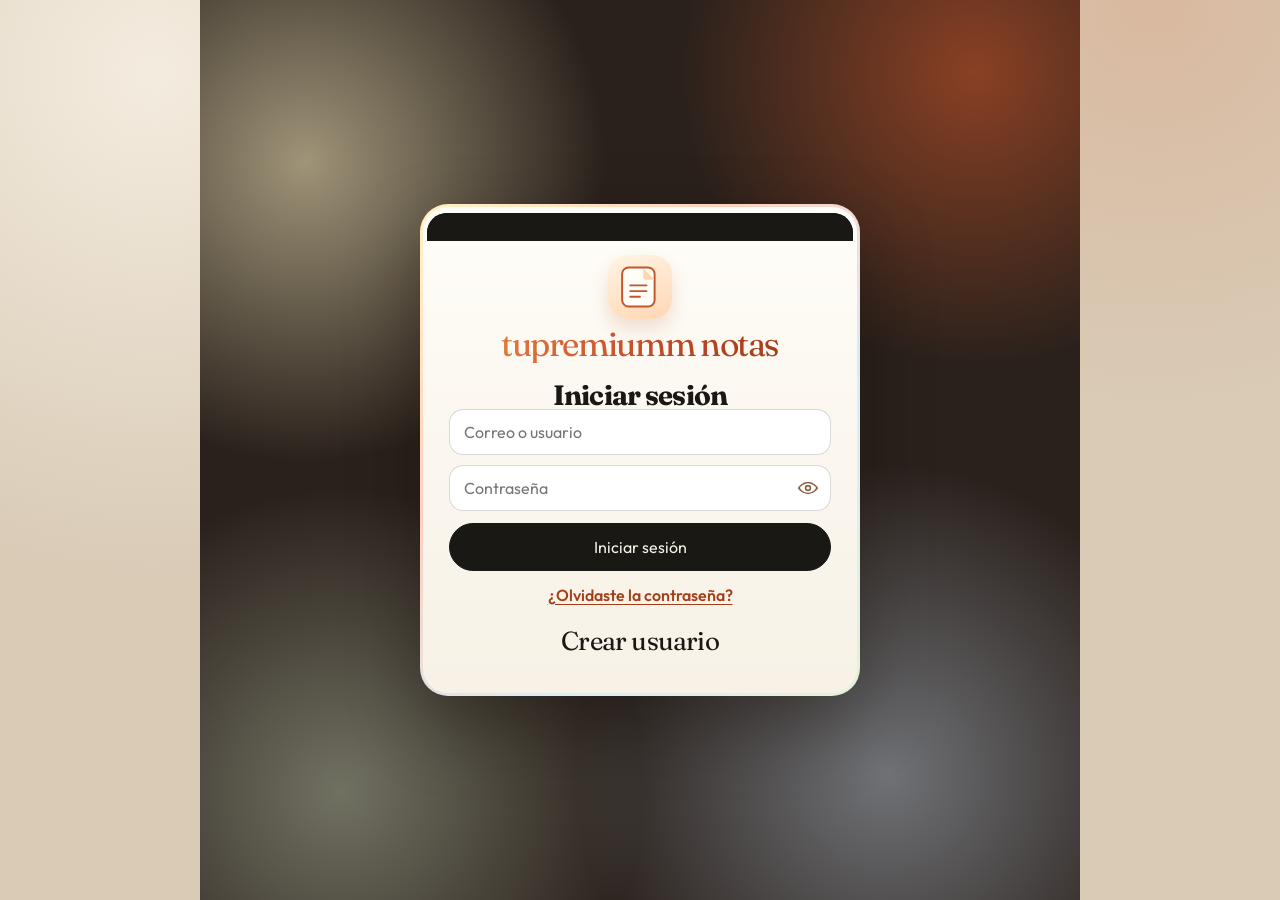
==== index.html @ 9994e6d6 "1" ====
<!DOCTYPE html>
<html lang="es">
<head>
  <meta charset="UTF-8">
  <meta name="viewport" content="width=device-width, initial-scale=1">
  <title>Bloc</title>
  <meta name="description" content="Notas con avisos. Selecciona una palabra y elige en el calendario cuándo debe sonar.">
  <meta name="theme-color" content="#1a1814">
  <link rel="icon" href="data:image/svg+xml,<svg xmlns='http://www.w3.org/2000/svg' viewBox='0 0 100 100'><rect fill='%231a1814' width='100' height='100' rx='20'/><text y='.72em' x='50' text-anchor='middle' fill='%23f7f1e6' font-size='64' font-family='Georgia'>B</text></svg>">
  <link rel="preconnect" href="https://fonts.googleapis.com">
  <link rel="preconnect" href="https://fonts.gstatic.com" crossorigin>
  <link href="https://fonts.googleapis.com/css2?family=Fraunces:opsz,wght@9..144,500;9..144,620&family=Outfit:wght@380;500;640&display=swap" rel="stylesheet">
  <link rel="stylesheet" href="css/styles.css?v=187">
  <script>
    try { if (!localStorage.getItem("bloc-cuenta")) document.documentElement.classList.add("locked-out"); } catch (e) {}
  </script>
</head>
<body>
  <div class="desk">
    <header class="top">
      <div class="brand-row">
        <button type="button" id="btn-app-menu" class="icon-tool icon-menu" aria-label="Menú" aria-haspopup="menu" aria-expanded="false">
          <svg viewBox="0 0 24 24" width="22" height="22" aria-hidden="true">
            <path fill="none" stroke="#fff" stroke-width="1.8" stroke-linecap="round" d="M5 7.2h14M5 12h14M5 16.8h14"/>
          </svg>
        </button>
        <div id="account-bar" class="account-bar">
          <h2>Cuenta</h2>
          <p id="account-who"></p>
        </div>
      </div>
      <div class="search-row">
        <label class="search-wrap">
          <span class="sr">Buscar</span>
          <input id="search" type="search" placeholder="Buscar" autocomplete="off" name="search">
          <button type="button" class="search-clear" hidden aria-label="Borrar búsqueda">✕</button>
        </label>
      </div>
      <div class="top-tools">
        <button type="button" id="btn-add-template" class="plantilla-tool">+plantilla</button>
        <button type="button" id="btn-empty-trash-top" class="icon-tool icon-trash" hidden aria-label="Vaciar eliminados">
          <svg viewBox="0 0 24 24" width="18" height="18" aria-hidden="true">
            <path fill="none" stroke="#fff" stroke-width="1.7" stroke-linecap="round" d="M5 7.4h14"/>
            <path fill="none" stroke="#fff" stroke-width="1.7" stroke-linejoin="round" d="M9.2 7.2V5.4h5.6v1.8"/>
            <path fill="none" stroke="#fff" stroke-width="1.7" stroke-linejoin="round" d="M7.4 7.4 8.3 19h7.4l.9-11.6"/>
          </svg>
        </button>
        <button type="button" id="btn-back-home" class="icon-tool icon-menu" aria-label="Volver">
          <svg viewBox="0 0 24 24" width="22" height="22" aria-hidden="true">
            <path fill="none" stroke="#fff" stroke-width="1.8" stroke-linecap="round" stroke-linejoin="round" d="M14.5 6.5 8.8 12l5.7 5.5"/>
          </svg>
        </button>
        <div class="notify-wrap">
          <button type="button" id="btn-notify" class="icon-tool icon-notify" aria-expanded="false" aria-label="Notificaciones">
            <svg viewBox="0 0 24 24" width="22" height="22" aria-hidden="true">
              <path fill="#fff" d="M12 3.6a1 1 0 0 1 1 .9v.6a5.2 5.2 0 0 1 4.2 5.1v2.8l1.2 1.8H5.6l1.2-1.8V10.2A5.2 5.2 0 0 1 11 5.1v-.6a1 1 0 0 1 1-.9z"/>
              <path fill="none" stroke="#fff" stroke-width="1.7" stroke-linecap="round" d="M9.7 18.2a2.3 2.3 0 0 0 4.6 0"/>
            </svg>
          </button>
          <div id="notify-panel" class="notify-panel" hidden>
            <h3>Notificaciones</h3>
            <p class="notify-label">Van a pasar</p>
            <ul id="notify-upcoming"></ul>
            <p class="notify-label">Recientes</p>
            <ul id="notify-recent"></ul>
          </div>
        </div>
      </div>
    </header>

    <main class="book">
    <div id="plan-gate" class="plan-gate" hidden>
      <div class="plan-card">
        <h2>Bloc</h2>
        <p>Notas con avisos, gastos por categoría, cuentas, plantillas, copias y contraseña maestra.</p>
        <button type="button" id="plan-go-pay" class="solid">Ver planes</button>
      </div>
    </div>
      <div class="list-col">
        <div id="template-bar" class="template-bar">
          <div id="template-chips" class="template-titles"></div>
          <button type="button" id="template-more" hidden aria-label="Más plantillas" aria-expanded="false">▾</button>
          <div id="template-all" class="template-all" hidden></div>
        </div>
        <section class="page list-page" aria-label="Listado de notas">
          <div id="trash-actions" class="trash-actions" hidden>
            <button type="button" id="btn-empty-trash" class="ghost tiny">Vaciar eliminados</button>
          </div>
          <ul id="file-list" class="file-list"></ul>
        </section>
      </div>

      <section class="page editor-page" aria-label="Nota abierta">
        <div id="editor-locked" class="editor-empty" hidden>
          <p>Esta nota está protegida.</p>
          <p>Hace falta la contraseña maestra para abrirla.</p>
        </div>
        <div id="editor-empty" class="editor-empty">
          <p>El + crea una nota y la abre en la lista.</p>
          <p>Dentro, selecciona una palabra o una frase para programar cuándo sale el aviso.</p>
        </div>
        <div id="editor" hidden>
          <div class="editor-top">
            <div id="file-title" class="file-title is-empty" contenteditable="true" role="textbox" aria-label="Título" data-placeholder="Título"></div>
          </div>
          <div class="paper">
            <div id="body" class="body is-empty" contenteditable="true" role="textbox" aria-label="Texto de la nota" data-placeholder="Escribe aquí. Selecciona palabras para convertirlas en aviso."></div>
            <div id="line-arrows" class="line-arrows"></div>
            <aside id="spend-rail" class="spend-rail" aria-label="Gastos">
              <label class="spend-names">
                <input id="spend-show-names" type="checkbox" name="spend-show-names">
                Nombres
              </label>
              <div id="spend-icons"></div>
            </aside>
          </div>
          <p id="math-total" class="math-total" hidden></p>
          <p id="status" class="status" role="status"></p>
          <div id="note-alarms-block">
            <h3>Avisos de esta nota</h3>
            <ul id="file-alarms" class="file-alarms"></ul>
          </div>
        </div>
      </section>
    </main>
  </div>

  <div id="focus-view" class="focus-view" hidden>
    <div class="focus-sheet">
    <div id="focus-title-slot" class="focus-title-slot"></div>
    <div class="focus-bar">
      <button type="button" id="focus-back" class="icon-tool" aria-label="Volver">←</button>
      <label class="search-wrap">
        <span class="sr">Buscar en la nota</span>
        <input id="focus-search" type="search" placeholder="Buscar en la nota" autocomplete="off" name="focus-search">
        <button type="button" class="search-clear" hidden aria-label="Borrar búsqueda">✕</button>
      </label>
      <div class="focus-history">
        <button type="button" id="focus-undo" class="icon-tool" aria-label="Deshacer" disabled>
          <svg viewBox="0 0 24 24" width="22" height="22" aria-hidden="true"><path fill="none" stroke="currentColor" stroke-width="1.8" stroke-linecap="round" stroke-linejoin="round" d="M8.2 8.2H5.2V5.2"/><path fill="none" stroke="currentColor" stroke-width="1.8" stroke-linecap="round" d="M5.6 8.4a7.2 7.2 0 1 1-.4 6.2"/></svg>
        </button>
        <button type="button" id="focus-redo" class="icon-tool" aria-label="Rehacer" disabled>
          <svg viewBox="0 0 24 24" width="22" height="22" aria-hidden="true"><path fill="none" stroke="currentColor" stroke-width="1.8" stroke-linecap="round" stroke-linejoin="round" d="M15.8 8.2h3v-3"/><path fill="none" stroke="currentColor" stroke-width="1.8" stroke-linecap="round" d="M18.4 8.4a7.2 7.2 0 1 0 .4 6.2"/></svg>
        </button>
      </div>
    </div>
    <div id="focus-slot" class="focus-slot"></div>
    </div>
  </div>

  <div id="line-cat-modal" class="modal" hidden>
    <div class="modal-card paper-card spend-card" role="dialog" aria-modal="true" aria-labelledby="line-cat-heading">
      <div class="modal-head look-head">
        <h2 id="line-cat-heading">Categoría</h2>
        <button type="button" id="line-cat-close" class="icon-btn" aria-label="Cerrar">✕</button>
      </div>
      <div id="line-cat-grid" class="line-cat-grid"></div>
      <div class="line-cat-foot">
        <button type="button" id="line-cat-custom">Personalizado</button>
        <button type="button" id="line-cat-reset">Restaurar categorías</button>
      </div>
      <div class="line-cat-view">
        <label><input id="cat-show-icon" type="checkbox" name="cat-show-icon" checked> Mostrar icono</label>
        <label><input id="cat-show-name" type="checkbox" name="cat-show-name"> Mostrar nombre</label>
      </div>
      <div class="line-cat-view">
        <label><input id="cat-split-totals" type="checkbox" name="cat-split-totals"> Separar sumatorias por totales</label>
      </div>
    </div>
  </div>

  <div id="line-cat-menu" class="note-menu" hidden role="menu">
    <button type="button" data-cat-action="icon">Cambiar icono</button>
    <button type="button" data-cat-action="name">Cambiar nombre</button>
    <button type="button" data-cat-action="order">Cambiar posición</button>
  </div>

  <div id="line-icon-modal" class="modal" hidden>
    <div class="modal-card paper-card spend-card" role="dialog" aria-modal="true" aria-labelledby="line-icon-heading">
      <div class="modal-head look-head">
        <h2 id="line-icon-heading">Cambiar icono</h2>
        <button type="button" id="line-icon-close" class="icon-btn" aria-label="Cerrar">✕</button>
      </div>
      <div id="line-icon-grid" class="line-icon-grid"></div>
    </div>
  </div>

  <div id="line-name-modal" class="modal" hidden>
    <div class="modal-card paper-card spend-card" role="dialog" aria-modal="true" aria-labelledby="line-name-heading">
      <div class="modal-head look-head">
        <h2 id="line-name-heading">Cambiar nombre</h2>
        <button type="button" id="line-name-close" class="icon-btn" aria-label="Cerrar">✕</button>
      </div>
      <input id="line-name-text" type="text" name="line-name-text" aria-label="Nombre" autocomplete="off">
      <div class="modal-actions">
        <button type="button" id="line-name-save" class="solid">Guardar</button>
      </div>
    </div>
  </div>

  <div id="line-order-modal" class="modal" hidden>
    <div class="modal-card paper-card spend-card" role="dialog" aria-modal="true" aria-labelledby="line-order-heading">
      <div class="modal-head look-head">
        <h2 id="line-order-heading">Cambiar posición</h2>
        <button type="button" id="line-order-close" class="icon-btn" aria-label="Cerrar">✕</button>
      </div>
      <input id="line-order-number" type="number" min="1" step="1" name="line-order-number" aria-label="Posición">
      <div class="modal-actions">
        <button type="button" id="line-order-save" class="solid">Guardar</button>
      </div>
    </div>
  </div>

  <div id="spend-events-modal" class="modal" hidden>
    <div class="modal-card paper-card spend-card" role="dialog" aria-modal="true" aria-labelledby="spend-events-heading">
      <div class="modal-head look-head">
        <h2 id="spend-events-heading">Gastos</h2>
        <button type="button" id="spend-events-close" class="icon-btn" aria-label="Cerrar">✕</button>
      </div>
      <p id="spend-events-total" class="spend-total"></p>
      <ul id="spend-events-list" class="spend-events"></ul>
      <form id="spend-event-form" class="spend-form">
        <input id="spend-event-name" type="text" placeholder="Qué fue" autocomplete="off" required name="spend-event-name">
        <input id="spend-event-amount" type="text" inputmode="decimal" placeholder="Valor" required name="spend-event-amount">
        <button type="submit" class="solid">Agregar</button>
      </form>
    </div>
  </div>

  <div id="spend-custom-modal" class="modal" hidden>
    <div class="modal-card paper-card spend-card" role="dialog" aria-modal="true" aria-labelledby="spend-custom-heading">
      <div class="modal-head look-head">
        <h2 id="spend-custom-heading">Personalizado</h2>
        <button type="button" id="spend-custom-close" class="icon-btn" aria-label="Cerrar">✕</button>
      </div>
      <input id="spend-custom-name" type="text" placeholder="Nombre" autocomplete="off" name="spend-custom-name">
      <div id="spend-custom-icons" class="spend-pick"></div>
      <div class="modal-actions">
        <button type="button" id="spend-custom-save" class="solid">Agregar</button>
      </div>
    </div>
  </div>

  <button type="button" id="add-note" class="add-note" aria-label="Nueva nota">+</button>
  <input type="file" id="import-file" accept="application/json" hidden name="import-file">
  <input type="file" id="backup-file" accept="application/json" hidden name="backup-file">

  <div id="app-menu" class="note-menu app-menu" hidden role="menu">
    <button type="button" data-menu="home" aria-label="Inicio">
      <span class="menu-ico icon-home">
        <svg viewBox="0 0 24 24" width="18" height="18" aria-hidden="true">
          <path fill="none" stroke="#fff" stroke-width="1.7" stroke-linejoin="round" d="M4.5 11.2 12 5l7.5 6.2"/>
          <path fill="none" stroke="#fff" stroke-width="1.7" stroke-linejoin="round" d="M7 10.6V19h10v-8.4"/>
        </svg>
      </span>
      <span>Inicio</span>
      <span class="info-ico" data-info="Vuelve al buscador, las plantillas y las notas." role="button" tabindex="0" aria-label="Qué hace Inicio"><svg viewBox="0 0 24 24" width="18" height="18" aria-hidden="true"><circle cx="12" cy="12" r="9" fill="none" stroke="currentColor" stroke-width="1.8"/><path fill="currentColor" d="M11 10.2h2V17h-2zM11 7h2v2.1h-2z"/></svg></span>
    </button>
    <button type="button" id="btn-theme" aria-pressed="false" aria-label="Tema">
      <span class="menu-ico icon-theme" id="theme-icon"></span>
      <span>Tema</span>
      <span class="info-ico" data-info="Cambia el fondo entre claro y oscuro." role="button" tabindex="0" aria-label="Qué hace Tema"><svg viewBox="0 0 24 24" width="18" height="18" aria-hidden="true"><circle cx="12" cy="12" r="9" fill="none" stroke="currentColor" stroke-width="1.8"/><path fill="currentColor" d="M11 10.2h2V17h-2zM11 7h2v2.1h-2z"/></svg></span>
    </button>
    <button type="button" id="toggle-archived" aria-pressed="false" aria-label="Archivados">
      <span class="menu-ico icon-archive">
        <svg viewBox="0 0 24 24" width="18" height="18" aria-hidden="true">
          <path fill="none" stroke="#fff" stroke-width="1.7" stroke-linejoin="round" d="M4.2 8h15.6L17.6 5H6.4L4.2 8z"/>
          <path fill="none" stroke="#fff" stroke-width="1.7" stroke-linejoin="round" d="M5.2 8h13.6v9.6a1.4 1.4 0 0 1-1.4 1.4H6.6a1.4 1.4 0 0 1-1.4-1.4V8z"/>
          <path fill="none" stroke="#fff" stroke-width="1.7" stroke-linecap="round" d="M9 12.2h6"/>
        </svg>
      </span>
      <span>Archivados</span>
      <span class="info-ico" data-info="Muestra las notas que archivaste." role="button" tabindex="0" aria-label="Qué hace Archivados"><svg viewBox="0 0 24 24" width="18" height="18" aria-hidden="true"><circle cx="12" cy="12" r="9" fill="none" stroke="currentColor" stroke-width="1.8"/><path fill="currentColor" d="M11 10.2h2V17h-2zM11 7h2v2.1h-2z"/></svg></span>
    </button>
    <button type="button" id="toggle-trash" aria-pressed="false" aria-label="Eliminados">
      <span class="menu-ico icon-trash">
        <svg viewBox="0 0 24 24" width="18" height="18" aria-hidden="true">
          <path fill="none" stroke="#fff" stroke-width="1.7" stroke-linecap="round" d="M5 7.4h14"/>
          <path fill="none" stroke="#fff" stroke-width="1.7" stroke-linejoin="round" d="M9.2 7.2V5.4h5.6v1.8"/>
          <path fill="none" stroke="#fff" stroke-width="1.7" stroke-linejoin="round" d="M7.4 7.4 8.3 19h7.4l.9-11.6"/>
          <path fill="none" stroke="#fff" stroke-width="1.5" stroke-linecap="round" d="M10.4 10.4v5.6M13.6 10.4v5.6"/>
        </svg>
      </span>
      <span>Eliminados</span>
      <span class="info-ico" data-info="Abre la papelera. Con clic derecho restauras una nota, todas las notas o las plantillas. Vaciar eliminados las borra." role="button" tabindex="0" aria-label="Qué hace Eliminados"><svg viewBox="0 0 24 24" width="18" height="18" aria-hidden="true"><circle cx="12" cy="12" r="9" fill="none" stroke="currentColor" stroke-width="1.8"/><path fill="currentColor" d="M11 10.2h2V17h-2zM11 7h2v2.1h-2z"/></svg></span>
    </button>
    <button type="button" id="btn-eye" data-menu="panel" aria-pressed="true" aria-label="Ocultar panel">
      <span class="menu-ico icon-eye" id="eye-icon"></span>
      <span id="eye-label">Ocultar panel</span>
      <span class="info-ico" data-info="Muestra u oculta el panel de la nota. Al entrar viene oculto." role="button" tabindex="0" aria-label="Qué hace el panel"><svg viewBox="0 0 24 24" width="18" height="18" aria-hidden="true"><circle cx="12" cy="12" r="9" fill="none" stroke="currentColor" stroke-width="1.8"/><path fill="currentColor" d="M11 10.2h2V17h-2zM11 7h2v2.1h-2z"/></svg></span>
    </button>
    <button type="button" data-menu="editor" aria-label="Editor">
      <span class="menu-ico icon-editor">
        <svg viewBox="0 0 24 24" width="18" height="18" aria-hidden="true">
          <path fill="none" stroke="#fff" stroke-width="1.7" stroke-linecap="round" d="M4.5 8h9M4.5 16h8"/>
          <circle cx="16.5" cy="8" r="2.1" fill="none" stroke="#fff" stroke-width="1.7"/>
          <circle cx="15" cy="16" r="2.1" fill="none" stroke="#fff" stroke-width="1.7"/>
        </svg>
      </span>
      <span>Editor</span>
      <span class="info-ico" data-info="Ajusta la separación de las notas y un solo tamaño para todas las plantillas." role="button" tabindex="0" aria-label="Qué hace Editor"><svg viewBox="0 0 24 24" width="18" height="18" aria-hidden="true"><circle cx="12" cy="12" r="9" fill="none" stroke="currentColor" stroke-width="1.8"/><path fill="currentColor" d="M11 10.2h2V17h-2zM11 7h2v2.1h-2z"/></svg></span>
    </button>
    <button type="button" data-menu="export">
      <span class="menu-ico icon-export">
        <svg viewBox="0 0 24 24" width="18" height="18" aria-hidden="true">
          <path fill="none" stroke="#fff" stroke-width="1.7" stroke-linecap="round" d="M12 15.5V4.4"/>
          <path fill="none" stroke="#fff" stroke-width="1.7" stroke-linecap="round" stroke-linejoin="round" d="M8.2 8.2 12 4.4l3.8 3.8"/>
          <path fill="none" stroke="#fff" stroke-width="1.7" stroke-linejoin="round" d="M5 14.2h14v5.4H5z"/>
        </svg>
      </span>
      <span>Exportar</span>
      <span class="info-ico" data-info="Guarda una copia de las notas en un archivo." role="button" tabindex="0" aria-label="Qué hace Exportar"><svg viewBox="0 0 24 24" width="18" height="18" aria-hidden="true"><circle cx="12" cy="12" r="9" fill="none" stroke="currentColor" stroke-width="1.8"/><path fill="currentColor" d="M11 10.2h2V17h-2zM11 7h2v2.1h-2z"/></svg></span>
    </button>
    <button type="button" data-menu="import">
      <span class="menu-ico icon-import">
        <svg viewBox="0 0 24 24" width="18" height="18" aria-hidden="true">
          <path fill="none" stroke="#fff" stroke-width="1.7" stroke-linecap="round" d="M12 4.4v11.1"/>
          <path fill="none" stroke="#fff" stroke-width="1.7" stroke-linecap="round" stroke-linejoin="round" d="M8.2 11.7 12 15.5l3.8-3.8"/>
          <path fill="none" stroke="#fff" stroke-width="1.7" stroke-linejoin="round" d="M5 14.2h14v5.4H5z"/>
        </svg>
      </span>
      <span>Importar</span>
      <span class="info-ico" data-info="Trae notas desde un archivo que hayas guardado." role="button" tabindex="0" aria-label="Qué hace Importar"><svg viewBox="0 0 24 24" width="18" height="18" aria-hidden="true"><circle cx="12" cy="12" r="9" fill="none" stroke="currentColor" stroke-width="1.8"/><path fill="currentColor" d="M11 10.2h2V17h-2zM11 7h2v2.1h-2z"/></svg></span>
    </button>
    <button type="button" id="btn-pay" data-menu="pay" aria-label="Pagos">
      <span class="menu-ico icon-pay">
        <svg viewBox="0 0 24 24" width="18" height="18" aria-hidden="true">
          <rect x="3.5" y="6" width="17" height="12" rx="2" fill="none" stroke="#fff" stroke-width="1.7"/>
          <path fill="none" stroke="#fff" stroke-width="1.7" d="M3.5 10h17"/>
        </svg>
      </span>
      <span>Pagos</span>
      <span class="info-ico" data-info="En el computador pagas con Nequi, Bancolombia o Bre-B. En la aplicación, con Google Play. Al aprobarse se activa el plan o queda el saldo." role="button" tabindex="0" aria-label="Qué hace Pagos"><svg viewBox="0 0 24 24" width="18" height="18" aria-hidden="true"><circle cx="12" cy="12" r="9" fill="none" stroke="currentColor" stroke-width="1.8"/><path fill="currentColor" d="M11 10.2h2V17h-2zM11 7h2v2.1h-2z"/></svg></span>
    </button>
    <button type="button" id="btn-account" data-menu="account" aria-label="Cuenta">
      <span class="menu-ico icon-account">
        <svg viewBox="0 0 24 24" width="18" height="18" aria-hidden="true">
          <circle cx="12" cy="8" r="3.1" fill="#fff"/>
          <path fill="#fff" d="M5.4 18.8c.9-3 3.5-4.6 6.6-4.6s5.7 1.6 6.6 4.6z"/>
        </svg>
      </span>
      <span>Cuenta</span>
      <span class="info-ico" data-info="Entra a la cuenta y cambia la contraseña." role="button" tabindex="0" aria-label="Qué hace Cuenta"><svg viewBox="0 0 24 24" width="18" height="18" aria-hidden="true"><circle cx="12" cy="12" r="9" fill="none" stroke="currentColor" stroke-width="1.8"/><path fill="currentColor" d="M11 10.2h2V17h-2zM11 7h2v2.1h-2z"/></svg></span>
    </button>
  </div>

  <button type="button" id="sel-action" class="sel-action" hidden>Programar aviso</button>

  <div id="quick-modal" class="modal" hidden>
    <div class="modal-card paper-card quick-card" role="dialog" aria-modal="true" aria-labelledby="quick-heading">
      <div class="modal-head look-head">
        <h2 id="quick-heading">Avisos rápidos</h2>
        <button type="button" id="quick-close" class="icon-btn" aria-label="Cerrar">✕</button>
      </div>
      <div class="quick-list">
        <button type="button" data-action="quick" data-quick="60">En 1 hora</button>
        <button type="button" data-action="quick" data-quick="180">En 3 horas</button>
        <button type="button" data-action="quick" data-quick="360">En 6 horas</button>
        <button type="button" data-action="quick" data-quick="720">En 12 horas</button>
        <button type="button" data-action="quick" data-quick="today18">Hoy 6:00 p. m.</button>
        <button type="button" data-action="quick" data-quick="today20">Hoy 8:00 p. m.</button>
        <button type="button" data-action="custom">Personalizado</button>
      </div>
    </div>
  </div>

  <div id="note-menu" class="note-menu" hidden role="menu">
    <button type="button" data-action="underline" hidden>Subrayar</button>
    <button type="button" data-action="calendar">Aviso en toda la nota</button>
    <button type="button" data-action="alarm-part" hidden>Aviso en lo seleccionado</button>
    <button type="button" data-action="quick-menu">Avisos rápidos</button>
    <button type="button" data-action="color">Color</button>
    <button type="button" data-action="pin">Fijar</button>
    <button type="button" data-action="order">Cambiar orden</button>
    <button type="button" data-action="move-template">Cambiar plantilla</button>
    <button type="button" data-action="lock">Poner contraseña</button>
    <button type="button" data-action="sound">Silenciar</button>
    <button type="button" data-action="delete">Eliminar</button>
    <button type="button" data-action="archive">Archivar</button>
    <button type="button" data-action="restore" hidden>Restaurar</button>
    <button type="button" data-action="restore-notes" hidden>Restaurar notas</button>
    <button type="button" data-action="restore-templates" hidden>Restaurar plantillas</button>
  </div>

  <div id="restore-template-modal" class="modal" hidden>
    <div class="modal-card paper-card" role="dialog" aria-modal="true" aria-labelledby="restore-template-heading">
      <div class="modal-head look-head">
        <h2 id="restore-template-heading">Restaurar en</h2>
        <button type="button" id="restore-template-close" class="icon-btn" aria-label="Cerrar">✕</button>
      </div>
      <p id="restore-template-lead" class="look-lead">Elige la plantilla.</p>
      <label class="tpl-field">Plantilla
        <select id="restore-template-select" name="restore-template-select" aria-label="Plantilla"></select>
      </label>
      <div class="modal-actions">
        <button type="button" id="restore-template-save" class="solid">Restaurar</button>
      </div>
    </div>
  </div>

  <div id="move-template-modal" class="modal" hidden>
    <div class="modal-card paper-card" role="dialog" aria-modal="true" aria-labelledby="move-template-heading">
      <div class="modal-head look-head">
        <h2 id="move-template-heading">Cambiar plantilla</h2>
        <button type="button" id="move-template-close" class="icon-btn" aria-label="Cerrar">✕</button>
      </div>
      <label class="tpl-field">Plantilla
        <select id="move-template-select" name="move-template-select" aria-label="Plantilla"></select>
      </label>
      <div class="modal-actions">
        <button type="button" id="move-template-save" class="solid">Mover</button>
      </div>
    </div>
  </div>

  <div id="color-modal" class="modal" hidden>
    <div class="modal-card paper-card color-modal-card" role="dialog" aria-modal="true" aria-labelledby="color-heading">
      <div class="modal-head">
        <h2 id="color-heading">Color de la nota</h2>
        <button type="button" id="color-close" class="icon-btn" aria-label="Cerrar">✕</button>
      </div>
      <div class="color-picker-field">
        <input id="note-color" type="color" value="#fff3c4" aria-label="Color" name="note-color">
        <input id="note-hex" type="text" value="#fff3c4" maxlength="7" spellcheck="false" aria-label="Hexadecimal" name="note-hex">
      </div>
      <div class="modal-actions">
        <button type="button" id="note-color-save" class="solid">Guardar</button>
      </div>
    </div>
  </div>

  <div id="tpl-new-modal" class="modal" hidden>
    <div class="modal-card paper-card color-modal-card" role="dialog" aria-modal="true" aria-labelledby="tpl-new-heading">
      <div class="modal-head">
        <h2 id="tpl-new-heading">Nueva plantilla</h2>
        <button type="button" id="tpl-new-close" class="icon-btn" aria-label="Cerrar">✕</button>
      </div>
      <label class="tpl-field">
        <input id="tpl-new-name" type="text" autocomplete="off" placeholder="Nombre de la plantilla" aria-label="Nombre de la plantilla" name="tpl-new-name">
      </label>
      <label class="info-switch tpl-math-switch">
        <input id="tpl-new-math" name="tpl-new-math" type="checkbox">
        Función matemática
      </label>
      <div class="pos-row">
        <span>Posición</span>
        <input id="tpl-new-order" type="number" min="1" step="1" aria-label="Posición" name="tpl-new-order">
      </div>
      <label class="tpl-field color-line">Color
        <span class="color-picker-field">
          <input id="tpl-new-color" type="color" value="#fff3c4" aria-label="Color" name="tpl-new-color">
          <input id="tpl-new-hex" type="text" value="#fff3c4" maxlength="7" spellcheck="false" aria-label="Hexadecimal" name="tpl-new-hex">
        </span>
      </label>
      <div class="modal-actions">
        <button type="button" id="tpl-new-save" class="solid">Crear plantilla</button>
      </div>
    </div>
  </div>

  <div id="sure-modal" class="modal" hidden>
    <div class="modal-card paper-card info-card" role="dialog" aria-modal="true" aria-labelledby="sure-heading">
      <div class="modal-head look-head">
        <h2 id="sure-heading">¿Estás seguro?</h2>
        <button type="button" id="sure-close" class="icon-btn" aria-label="Cerrar">✕</button>
      </div>
      <p id="sure-text" class="info-text"></p>
      <div class="modal-actions">
        <button type="button" id="sure-no" class="ghost">Cancelar</button>
        <button type="button" id="sure-yes" class="solid">Sí</button>
      </div>
    </div>
  </div>

  <div id="info-modal" class="modal" hidden>
    <div class="modal-card paper-card info-card" role="dialog" aria-modal="true" aria-labelledby="info-heading">
      <div class="modal-head look-head">
        <h2 id="info-heading">Información</h2>
        <button type="button" id="info-close" class="icon-btn" aria-label="Cerrar">✕</button>
      </div>
      <p id="info-text" class="info-text"></p>
    </div>
  </div>

  <div id="tpl-look-modal" class="modal" hidden>
    <div class="modal-card paper-card" role="dialog" aria-modal="true" aria-labelledby="tpl-look-heading">
      <div class="modal-head look-head">
        <h2 id="tpl-look-heading">Editor</h2>
        <button type="button" id="tpl-look-close" class="icon-btn" aria-label="Cerrar">✕</button>
      </div>
      <label class="info-switch">
        <input id="show-info" name="show-info" type="checkbox" checked>
        Iconos de información de notas
      </label>
      <label class="info-switch">
        <input id="note-lines" name="note-lines" type="checkbox">
        Línea en cada renglón de notas
      </label>
      <label class="info-switch">
        <input id="offline-mode" name="offline-mode" type="checkbox">
        <span class="switch-label">Usar sin internet<button type="button" class="info-ico" id="offline-info" aria-label="Qué hace usar sin internet"><svg viewBox="0 0 24 24" width="18" height="18" aria-hidden="true"><circle cx="12" cy="12" r="9" fill="none" stroke="currentColor" stroke-width="1.8"/><path fill="currentColor" d="M11 10.2h2V17h-2zM11 7h2v2.1h-2z"/></svg></button></span>
      </label>
      <label class="info-switch">
        <input id="hide-note-alarms" name="hide-note-alarms" type="checkbox">
        Ocultar avisos de la nota
      </label>
      <label class="info-switch">
        <input id="alarm-sound" name="alarm-sound" type="checkbox" checked>
        Sonido de avisos
      </label>
      <label class="info-switch">
        <input id="alarm-continuous" name="alarm-continuous" type="checkbox">
        Sonido continuo
      </label>
      <div id="alarm-continuous-opts" hidden>
        <label class="info-switch alarm-sub">
          <input id="alarm-until-touch" name="alarm-until-touch" type="checkbox">
          Sonar seguido hasta tocar la pantalla
        </label>
        <label class="info-switch alarm-sub">
          <input id="alarm-vibrate" name="alarm-vibrate" type="checkbox">
          Vibrar en el celular mientras suena
        </label>
      </div>
      <label class="info-switch">
        <input id="open-full" name="open-full" type="checkbox">
        Abrir la nota a pantalla completa
      </label>
      <label class="info-switch">
        <input id="show-panel" name="show-panel" type="checkbox">
        Mostrar el panel de al lado
      </label>
      <label class="info-switch">
        <input id="ask-password" name="ask-password" type="checkbox">
        Pedir contraseña al abrir una nota protegida
      </label>
      <label class="info-switch">
        <input id="confirm-delete" name="confirm-delete" type="checkbox" checked>
        Confirmar antes de eliminar
      </label>
      <label class="info-switch">
        <input id="no-templates" name="no-templates" type="checkbox">
        Sin plantillas
      </label>
      <div class="look-row">
        <span>Separación</span>
        <input id="note-gap" type="range" min="0" max="18" step="1" value="6" name="note-gap" aria-label="Separación">
      </div>
      <div class="look-row" id="tpl-size-row">
        <span>Tamaño plantillas</span>
        <input id="tpl-size" type="range" min="14" max="32" step="1" value="18" name="tpl-size" aria-label="Tamaño de las plantillas">
      </div>
      <div class="look-row">
        <span>Tamaño del texto</span>
        <input id="note-font" type="range" min="16" max="28" step="1" value="18" name="note-font" aria-label="Tamaño del texto">
      </div>
      <div class="look-row">
        <span>Alto del renglón</span>
        <input id="note-line" type="range" min="22" max="44" step="1" value="28" name="note-line" aria-label="Alto del renglón">
      </div>
      <div class="look-row">
        <span>Ancho de la nota</span>
        <input id="note-width" type="range" min="640" max="1100" step="20" value="920" name="note-width" aria-label="Ancho de la nota">
      </div>
      <div class="look-row">
        <span>Tamaño de las tarjetas</span>
        <input id="card-size" type="range" min="0" max="24" step="1" value="0" name="card-size" aria-label="Tamaño de las tarjetas">
      </div>
    </div>
  </div>

  <div id="template-modal" class="modal" hidden>
    <div class="modal-card paper-card tpl-edit-card" role="dialog" aria-modal="true" aria-labelledby="tpl-heading">
      <div class="modal-head look-head">
        <h2 id="tpl-heading">Editar plantilla</h2>
        <button type="button" id="tpl-close" class="icon-btn" aria-label="Cerrar">✕</button>
      </div>
      <label class="tpl-field">Nombre en la barra
        <input id="tpl-label" type="text" autocomplete="off" name="tpl-label">
      </label>
      <label class="tpl-field">Título de la nota
        <input id="tpl-title" type="text" autocomplete="off" name="tpl-title">
      </label>
      <label class="tpl-field">Texto
        <textarea id="tpl-body" rows="4" name="tpl-body"></textarea>
      </label>
      <label class="info-switch tpl-math-switch">
        <input id="tpl-math" name="tpl-math" type="checkbox">
        Función matemática
      </label>
      <div class="modal-actions">
        <button type="button" id="tpl-save" class="solid">Guardar plantilla</button>
      </div>
    </div>
  </div>

  <div id="template-menu" class="note-menu" hidden role="menu">
    <button type="button" data-tpl-action="color">Cambiar color</button>
    <button type="button" data-tpl-action="order">Cambiar posición</button>
    <button type="button" data-tpl-action="text">Cambiar título</button>
    <button type="button" data-tpl-action="edit">Editar</button>
    <button type="button" data-tpl-action="delete">Eliminar</button>
  </div>

  <div id="tpl-quick-modal" class="modal" hidden>
    <div class="modal-card paper-card color-modal-card" role="dialog" aria-modal="true" aria-labelledby="tpl-quick-heading">
      <div class="modal-head">
        <h2 id="tpl-quick-heading">Plantilla</h2>
        <button type="button" id="tpl-quick-close" class="icon-btn" aria-label="Cerrar">✕</button>
      </div>
      <div class="color-picker-field" id="tpl-quick-color-field" hidden>
        <input id="tpl-quick-color" type="color" value="#fff3c4" aria-label="Color" name="tpl-quick-color">
        <input id="tpl-quick-hex" type="text" value="#fff3c4" maxlength="7" spellcheck="false" aria-label="Hexadecimal" name="tpl-quick-hex">
      </div>
      <div class="tpl-quick-field" id="tpl-quick-number-field" hidden>
        <input id="tpl-quick-number" type="number" min="1" step="1" name="tpl-quick-number" aria-label="Posición">
      </div>
      <div class="tpl-quick-field" id="tpl-quick-text-field" hidden>
        <input id="tpl-quick-text" type="text" autocomplete="off" name="tpl-quick-text" aria-label="Título">
      </div>
      <div class="modal-actions" id="tpl-quick-actions">
        <button type="button" id="tpl-quick-save" class="solid">Guardar</button>
      </div>
    </div>
  </div>

  <div id="calendar-modal" class="modal" hidden>
    <div class="modal-card paper-card" role="dialog" aria-modal="true" aria-labelledby="cal-heading">
      <div class="modal-head">
        <h2 id="cal-heading">Calendario</h2>
        <button type="button" id="cal-close" class="icon-btn" aria-label="Cerrar">✕</button>
      </div>
      <div id="cal-upcoming" class="cal-upcoming"></div>
      <p id="cal-lead" class="cal-lead"></p>
      <label class="field-inline" id="cal-quick-wrap" hidden>Aviso rápido
        <select id="cal-quick" name="cal-quick">
          <option value="">Elegir</option>
          <option value="10">Dentro de 10 min</option>
          <option value="60">Dentro de 1 hora</option>
          <option value="180">En 3 horas</option>
          <option value="360">En 6 horas</option>
          <option value="720">En 12 horas</option>
          <option value="today18">Hoy 6:00 p. m.</option>
          <option value="today20">Hoy 8:00 p. m.</option>
          <option value="tomorrow">Mañana, misma hora</option>
        </select>
      </label>
      <div id="cal-chips" class="chips light" hidden></div>
      <div id="cal-schedule-options" class="schedule-options" hidden>
        <label class="field-inline">Cuándo
          <select id="cal-span" name="cal-span">
            <option value="one">Un día</option>
            <option value="picked">Días elegidos</option>
            <option value="month">Todo el mes</option>
            <option value="daily">Todos los días</option>
            <option value="weekdays">Lunes a viernes</option>
            <option value="monthly">Cada mes, este día</option>
            <option value="interval">Cada ciertos días</option>
          </select>
        </label>
        <label class="field-inline" id="cal-interval-wrap" hidden>Cada
          <input id="cal-interval" type="number" min="1" max="365" value="7" name="cal-interval"> días
        </label>
        <label class="field-inline">Preaviso
          <select id="cal-prealert" name="cal-prealert">
            <option value="0">No</option>
            <option value="5">5 min antes</option>
            <option value="15">15 min antes</option>
            <option value="30">30 min antes</option>
          </select>
        </label>
      </div>
      <p id="cal-conflict" class="cal-conflict" hidden></p>
      <div class="postpone-nav">
        <button type="button" id="cal-prev" aria-label="Mes anterior">‹</button>
        <strong id="cal-month"></strong>
        <button type="button" id="cal-next" aria-label="Mes siguiente">›</button>
      </div>
      <div class="weekdays" aria-hidden="true">
        <span>lun</span><span>mar</span><span>mié</span><span>jue</span><span>vie</span><span>sáb</span><span>dom</span>
      </div>
      <div id="cal-grid" class="grid"></div>
      <button type="button" id="cal-today" class="today-jump">Ir a hoy</button>
      <label class="time-label" id="cal-time-wrap">
        Hora
        <span class="time-12" id="cal-time">
          <select id="cal-hour" aria-label="Hora" name="cal-hour"></select>
          <select id="cal-minute" aria-label="Minutos" name="cal-minute"></select>
          <select id="cal-ampm" aria-label="a. m. o p. m." name="cal-ampm">
            <option value="am">a. m.</option>
            <option value="pm">p. m.</option>
          </select>
        </span>
      </label>
      <p id="cal-preview" class="preview dark"></p>
      <ul id="cal-day-list" class="day-list"></ul>
      <div class="modal-actions">
        <button type="button" id="cal-confirm" class="solid hot" hidden>Programar</button>
      </div>
    </div>
  </div>

  <div id="alarm-modal" class="modal" hidden>
    <div class="modal-card" role="dialog" aria-modal="true" aria-labelledby="alarm-heading">
      <p class="ring-kicker">Está sonando</p>
      <h2 id="alarm-heading">Aviso</h2>
      <p id="alarm-clock" class="alarm-clock"></p>
      <p id="alarm-body" class="alarm-body"></p>
      <p id="alarm-touch-hint" class="alarm-touch-hint" hidden>Toca la pantalla para parar el sonido</p>
      <div id="postpone" class="postpone" hidden>
        <p class="postpone-lead">Elige el día y la hora a la que pasa</p>
        <div class="chips" id="post-chips">
          <button type="button" data-quick="10">Dentro de 10 min</button>
          <button type="button" data-quick="60">Dentro de 1 hora</button>
          <button type="button" data-quick="tomorrow">Mañana, misma hora</button>
        </div>
        <div class="postpone-nav">
          <button type="button" id="post-prev" aria-label="Mes anterior">‹</button>
          <strong id="post-month"></strong>
          <button type="button" id="post-next" aria-label="Mes siguiente">›</button>
        </div>
        <div class="weekdays mini" aria-hidden="true">
          <span>lun</span><span>mar</span><span>mié</span><span>jue</span><span>vie</span><span>sáb</span><span>dom</span>
        </div>
        <div id="post-grid" class="grid mini"></div>
        <label class="time-label">
          Hora
          <span class="time-12" id="post-time">
            <select id="post-hour" aria-label="Hora" name="post-hour"></select>
            <select id="post-minute" aria-label="Minutos" name="post-minute"></select>
            <select id="post-ampm" aria-label="a. m. o p. m." name="post-ampm">
              <option value="am">a. m.</option>
              <option value="pm">p. m.</option>
            </select>
          </span>
        </label>
        <p id="post-preview" class="preview"></p>
      </div>
      <div class="modal-actions">
        <button type="button" id="btn-done" class="solid light">Hecho</button>
        <button type="button" id="btn-snooze" class="solid hot">Posponer</button>
        <button type="button" id="btn-confirm" class="solid hot" hidden>Posponer a esta fecha</button>
        <button type="button" id="btn-mute" class="ghost on-dark">Silenciar</button>
      </div>
    </div>
  </div>

  <div id="order-modal" class="modal" hidden>
    <div class="modal-card paper-card" role="dialog" aria-modal="true" aria-labelledby="order-heading">
      <div class="modal-head">
        <h2 id="order-heading">Cambiar orden</h2>
        <button type="button" id="order-close" class="icon-btn" aria-label="Cerrar">✕</button>
      </div>
      <p id="order-lead" class="color-note-title"></p>
      <label class="tpl-field">Número
        <input id="order-input" type="number" min="1" step="1" name="order-input">
      </label>
      <div class="modal-actions">
        <button type="button" id="order-save" class="solid">Reorganizar</button>
      </div>
    </div>
  </div>

  <div id="master-modal" class="modal" hidden>
    <div class="modal-card paper-card" role="dialog" aria-modal="true" aria-labelledby="master-heading">
      <div class="modal-head">
        <h2 id="master-heading">Contraseña maestra</h2>
        <button type="button" id="master-close" class="icon-btn" aria-label="Cerrar">✕</button>
      </div>
      <p id="master-lead" class="color-note-title"></p>
      <form id="master-form" name="master-form" onsubmit="return false">
      <input class="sr" type="text" id="master-user" name="username" autocomplete="username" tabindex="-1">
      <label class="tpl-field" id="master-pass-field">Contraseña
        <span class="pass-field">
          <input id="master-pass" type="password" autocomplete="new-password" name="master-pass">
          <button type="button" class="pass-eye" data-pass-toggle="master-pass" aria-label="Mostrar contraseña" aria-pressed="false">
            <svg class="eye-on" viewBox="0 0 24 24" aria-hidden="true"><path d="M2 12s3.5-6 10-6 10 6 10 6-3.5 6-10 6S2 12 2 12z" fill="none" stroke="currentColor" stroke-width="1.8"/><circle cx="12" cy="12" r="2.6" fill="none" stroke="currentColor" stroke-width="1.8"/></svg>
            <svg class="eye-off" viewBox="0 0 24 24" aria-hidden="true"><path d="M3 4.5 20 20M9.2 6.4A10 10 0 0 1 12 6c6.5 0 10 6 10 6a18 18 0 0 1-3.2 3.8M6.1 8.2C3.7 9.8 2 12 2 12s3.5 6 10 6a9.6 9.6 0 0 0 3.4-.6" fill="none" stroke="currentColor" stroke-width="1.8" stroke-linecap="round"/></svg>
          </button>
        </span>
      </label>
      <label class="tpl-field" id="master-pass2-field" hidden>Repite la contraseña
        <span class="pass-field">
          <input id="master-pass2" type="password" autocomplete="new-password" name="master-pass2">
          <button type="button" class="pass-eye" data-pass-toggle="master-pass2" aria-label="Mostrar contraseña" aria-pressed="false">
            <svg class="eye-on" viewBox="0 0 24 24" aria-hidden="true"><path d="M2 12s3.5-6 10-6 10 6 10 6-3.5 6-10 6S2 12 2 12z" fill="none" stroke="currentColor" stroke-width="1.8"/><circle cx="12" cy="12" r="2.6" fill="none" stroke="currentColor" stroke-width="1.8"/></svg>
            <svg class="eye-off" viewBox="0 0 24 24" aria-hidden="true"><path d="M3 4.5 20 20M9.2 6.4A10 10 0 0 1 12 6c6.5 0 10 6 10 6a18 18 0 0 1-3.2 3.8M6.1 8.2C3.7 9.8 2 12 2 12s3.5 6 10 6a9.6 9.6 0 0 0 3.4-.6" fill="none" stroke="currentColor" stroke-width="1.8" stroke-linecap="round"/></svg>
          </button>
        </span>
      </label>
      <label class="tpl-field" id="master-code-field" hidden>Código del correo
        <input id="master-code" inputmode="numeric" autocomplete="one-time-code" name="master-code">
      </label>
      <p id="master-error" class="cal-conflict" hidden></p>
      <div class="modal-actions">
        <button type="button" id="master-ok" class="solid">Continuar</button>
        <button type="button" id="master-forgot" class="ghost">Olvidé la contraseña</button>
      </div>
      </form>
    </div>
  </div>

  <div id="master-change-modal" class="modal" hidden>
    <div class="modal-card paper-card" role="dialog" aria-modal="true" aria-labelledby="master-change-heading">
      <div class="modal-head">
        <h2 id="master-change-heading">Cambiar contraseña maestra</h2>
        <button type="button" id="master-change-close" class="icon-btn" aria-label="Cerrar">✕</button>
      </div>
      <form id="master-change-form" name="master-change-form" class="login-field-stack" onsubmit="return false">
        <input class="sr" type="text" id="master-change-user" name="username" autocomplete="username" tabindex="-1">
        <div class="pass-field">
          <input id="master-old" type="password" autocomplete="current-password" placeholder="Contraseña antigua" aria-label="Contraseña antigua" name="master-old">
          <button type="button" class="pass-eye" data-pass-toggle="master-old" aria-label="Mostrar contraseña" aria-pressed="false">
            <svg class="eye-on" viewBox="0 0 24 24" aria-hidden="true"><path d="M2 12s3.5-6 10-6 10 6 10 6-3.5 6-10 6S2 12 2 12z" fill="none" stroke="currentColor" stroke-width="1.8"/><circle cx="12" cy="12" r="2.6" fill="none" stroke="currentColor" stroke-width="1.8"/></svg>
            <svg class="eye-off" viewBox="0 0 24 24" aria-hidden="true"><path d="M3 4.5 20 20M9.2 6.4A10 10 0 0 1 12 6c6.5 0 10 6 10 6a18 18 0 0 1-3.2 3.8M6.1 8.2C3.7 9.8 2 12 2 12s3.5 6 10 6a9.6 9.6 0 0 0 3.4-.6" fill="none" stroke="currentColor" stroke-width="1.8" stroke-linecap="round"/></svg>
          </button>
        </div>
        <div class="pass-field">
          <input id="master-new" type="password" autocomplete="new-password" placeholder="Contraseña nueva" aria-label="Contraseña nueva" name="master-new">
          <button type="button" class="pass-eye" data-pass-toggle="master-new" aria-label="Mostrar contraseña" aria-pressed="false">
            <svg class="eye-on" viewBox="0 0 24 24" aria-hidden="true"><path d="M2 12s3.5-6 10-6 10 6 10 6-3.5 6-10 6S2 12 2 12z" fill="none" stroke="currentColor" stroke-width="1.8"/><circle cx="12" cy="12" r="2.6" fill="none" stroke="currentColor" stroke-width="1.8"/></svg>
            <svg class="eye-off" viewBox="0 0 24 24" aria-hidden="true"><path d="M3 4.5 20 20M9.2 6.4A10 10 0 0 1 12 6c6.5 0 10 6 10 6a18 18 0 0 1-3.2 3.8M6.1 8.2C3.7 9.8 2 12 2 12s3.5 6 10 6a9.6 9.6 0 0 0 3.4-.6" fill="none" stroke="currentColor" stroke-width="1.8" stroke-linecap="round"/></svg>
          </button>
        </div>
        <div class="pass-field">
          <input id="master-new2" type="password" autocomplete="new-password" placeholder="Repetir contraseña nueva" aria-label="Repetir contraseña nueva" name="master-new2">
          <button type="button" class="pass-eye" data-pass-toggle="master-new2" aria-label="Mostrar contraseña" aria-pressed="false">
            <svg class="eye-on" viewBox="0 0 24 24" aria-hidden="true"><path d="M2 12s3.5-6 10-6 10 6 10 6-3.5 6-10 6S2 12 2 12z" fill="none" stroke="currentColor" stroke-width="1.8"/><circle cx="12" cy="12" r="2.6" fill="none" stroke="currentColor" stroke-width="1.8"/></svg>
            <svg class="eye-off" viewBox="0 0 24 24" aria-hidden="true"><path d="M3 4.5 20 20M9.2 6.4A10 10 0 0 1 12 6c6.5 0 10 6 10 6a18 18 0 0 1-3.2 3.8M6.1 8.2C3.7 9.8 2 12 2 12s3.5 6 10 6a9.6 9.6 0 0 0 3.4-.6" fill="none" stroke="currentColor" stroke-width="1.8" stroke-linecap="round"/></svg>
          </button>
        </div>
        <p id="master-change-error" class="cal-conflict" hidden></p>
        <button type="button" id="master-change-save" class="solid">Guardar contraseña maestra</button>
      </form>
    </div>
  </div>

  <div id="logout-modal" class="modal" hidden>
    <div class="modal-card paper-card info-card" role="dialog" aria-modal="true" aria-labelledby="logout-heading">
      <div class="modal-head look-head">
        <h2 id="logout-heading">¿Estás seguro?</h2>
        <button type="button" id="logout-close" class="icon-btn" aria-label="Cerrar">✕</button>
      </div>
      <p class="info-text">Elige dónde cerrar la sesión.</p>
      <div class="modal-actions">
        <button type="button" class="ghost" data-logout="device">Este dispositivo</button>
        <button type="button" class="ghost" data-logout="all">Todos los dispositivos</button>
      </div>
    </div>
  </div>

  <div id="close-account-modal" class="modal" hidden>
    <div class="modal-card paper-card info-card" role="dialog" aria-modal="true" aria-labelledby="close-account-heading">
      <div class="modal-head look-head">
        <h2 id="close-account-heading">¿Estás seguro?</h2>
        <button type="button" id="close-account-close" class="icon-btn" aria-label="Cerrar">✕</button>
      </div>
      <p class="info-text">Se pierde todo lo guardado: notas, copias y sesiones. Si tienes una suscripción, también se pierden los pagos ya hechos y los días que te queden. Te enviaremos un correo avisando del cierre.</p>
      <div class="modal-actions">
        <button type="button" id="close-account-cancel" class="ghost">Cancelar</button>
        <button type="button" id="close-account-confirm" class="solid">Cerrar mi cuenta</button>
      </div>
      <p id="close-account-note" class="cal-conflict" hidden></p>
    </div>
  </div>

  <div id="user-edit-modal" class="modal" hidden>
    <div class="modal-card paper-card" role="dialog" aria-modal="true" aria-labelledby="user-edit-heading">
      <div class="modal-head look-head">
        <h2 id="user-edit-heading">Editar usuario</h2>
        <button type="button" id="user-edit-close" class="icon-btn" aria-label="Cerrar">✕</button>
      </div>
      <form id="user-edit-form" name="user-edit-form" class="login-field-stack" onsubmit="return false">
        <input id="user-edit-name" type="text" name="username" autocomplete="username" placeholder="Usuario" aria-label="Usuario">
        <input id="user-edit-mail" type="email" autocomplete="off" name="user-edit-mail" placeholder="Correo" aria-label="Correo">
        <div class="pass-super-row">
          <input id="user-edit-pass" type="password" autocomplete="new-password" placeholder="Contraseña nueva" aria-label="Contraseña nueva" name="user-edit-pass">
          <label class="tpl-field" id="user-edit-role-field">Tipo
            <select id="user-edit-role" name="user-edit-role" aria-label="Tipo de usuario">
              <option value="registro">Registro</option>
              <option value="super">Super</option>
            </select>
          </label>
        </div>
        <input id="user-edit-balance" type="text" inputmode="decimal" autocomplete="off" placeholder="Sumar saldo" aria-label="Sumar saldo" name="user-edit-balance">
        <label class="info-switch"><input id="user-edit-negative" type="checkbox" name="user-edit-negative"> Puede quedar con saldo negativo</label>
        <label class="info-switch"><input id="user-edit-permanent" type="checkbox" name="user-edit-permanent"> Permanente, sin cobro</label>
        <p id="user-edit-error" class="cal-conflict" hidden></p>
        <button type="button" id="user-edit-save" class="solid">Guardar</button>
      </form>
    </div>
  </div>

  <section id="account-modal" class="account-page" hidden>
    <div class="modal-card paper-card" role="dialog" aria-modal="true" aria-labelledby="account-heading">
      <div class="modal-head">
        <h2 id="account-heading">Cuenta</h2>
        <button type="button" id="account-close" class="icon-btn" aria-label="Cerrar">✕</button>
      </div>
      <div id="account-guest">
        <div class="login-brand">
          <span class="login-mark" aria-hidden="true">
            <svg viewBox="0 0 64 64" width="52" height="52">
              <rect x="10" y="8" width="40" height="48" rx="8" fill="#fffdf8" stroke="#c4562a" stroke-width="2.4"/>
              <path d="M36 9.2 49.8 23H40a4 4 0 0 1-4-4V9.2z" fill="#ffd4ae"/>
              <path d="M20 30h20M20 37h20M20 44h12" stroke="#c4562a" stroke-width="2.3" stroke-linecap="round"/>
            </svg>
          </span>
          <p class="login-logo">tupremiumm notas</p>
        </div>
        <div class="login-panel">
        <form id="account-form" name="account-form">
          <h2 class="login-panel-title">Iniciar sesión</h2>
          <div class="login-field-stack">
            <input id="account-id" type="text" autocomplete="username" placeholder="Correo o usuario" aria-label="Correo o usuario" name="account-id">
            <div class="pass-field">
              <input id="account-pass" type="password" autocomplete="current-password" required minlength="6" placeholder="Contraseña" aria-label="Contraseña" name="account-pass">
              <button type="button" class="pass-eye" data-pass-toggle="account-pass" aria-label="Mostrar contraseña" aria-pressed="false">
                <svg class="eye-on" viewBox="0 0 24 24" aria-hidden="true"><path d="M2 12s3.5-6 10-6 10 6 10 6-3.5 6-10 6S2 12 2 12z" fill="none" stroke="currentColor" stroke-width="1.8"/><circle cx="12" cy="12" r="2.6" fill="none" stroke="currentColor" stroke-width="1.8"/></svg>
                <svg class="eye-off" viewBox="0 0 24 24" aria-hidden="true"><path d="M3 4.5 20 20M9.2 6.4A10 10 0 0 1 12 6c6.5 0 10 6 10 6a18 18 0 0 1-3.2 3.8M6.1 8.2C3.7 9.8 2 12 2 12s3.5 6 10 6a9.6 9.6 0 0 0 3.4-.6" fill="none" stroke="currentColor" stroke-width="1.8" stroke-linecap="round"/></svg>
              </button>
            </div>
          </div>
          <div class="login-actions">
            <button type="submit" class="solid" id="account-submit">Iniciar sesión</button>
          </div>
          <p id="account-error" class="cal-conflict" hidden></p>
        </form>
        <button type="button" id="recover-toggle" class="login-forgot">¿Olvidaste la contraseña?</button>
        <div id="recover-fields" class="login-extra" hidden>
          <form id="recover-form" name="recover-form">
            <input id="recover-id" type="text" autocomplete="username" placeholder="Correo o usuario" aria-label="Correo o usuario para recuperar" name="recover-id">
            <div class="login-actions">
              <button type="submit" class="ghost">Enviar enlace</button>
            </div>
            <p id="recover-note" class="color-note-title" hidden></p>
          </form>
        </div>
        </div>
        <button type="button" id="create-toggle" class="login-panel-title login-panel-title--btn">Crear usuario</button>
        <form id="create-form" name="create-form" class="login-panel" hidden>
          <div class="login-field-stack">
            <input id="create-user" type="text" autocomplete="username" required placeholder="Usuario" aria-label="Usuario" name="create-user">
            <input id="create-mail" type="email" autocomplete="email" required placeholder="Correo" aria-label="Correo" name="create-mail">
            <div class="pass-field">
              <input id="create-pass" type="password" autocomplete="new-password" required minlength="6" placeholder="Contraseña" aria-label="Contraseña" name="create-pass">
              <button type="button" class="pass-eye" data-pass-toggle="create-pass" aria-label="Mostrar contraseña" aria-pressed="false">
                <svg class="eye-on" viewBox="0 0 24 24" aria-hidden="true"><path d="M2 12s3.5-6 10-6 10 6 10 6-3.5 6-10 6S2 12 2 12z" fill="none" stroke="currentColor" stroke-width="1.8"/><circle cx="12" cy="12" r="2.6" fill="none" stroke="currentColor" stroke-width="1.8"/></svg>
                <svg class="eye-off" viewBox="0 0 24 24" aria-hidden="true"><path d="M3 4.5 20 20M9.2 6.4A10 10 0 0 1 12 6c6.5 0 10 6 10 6a18 18 0 0 1-3.2 3.8M6.1 8.2C3.7 9.8 2 12 2 12s3.5 6 10 6a9.6 9.6 0 0 0 3.4-.6" fill="none" stroke="currentColor" stroke-width="1.8" stroke-linecap="round"/></svg>
              </button>
            </div>
            <div class="pass-field">
              <input id="create-pass2" type="password" autocomplete="new-password" required minlength="6" placeholder="Repetir contraseña" aria-label="Repetir contraseña" name="create-pass2">
              <button type="button" class="pass-eye" data-pass-toggle="create-pass2" aria-label="Mostrar contraseña" aria-pressed="false">
                <svg class="eye-on" viewBox="0 0 24 24" aria-hidden="true"><path d="M2 12s3.5-6 10-6 10 6 10 6-3.5 6-10 6S2 12 2 12z" fill="none" stroke="currentColor" stroke-width="1.8"/><circle cx="12" cy="12" r="2.6" fill="none" stroke="currentColor" stroke-width="1.8"/></svg>
                <svg class="eye-off" viewBox="0 0 24 24" aria-hidden="true"><path d="M3 4.5 20 20M9.2 6.4A10 10 0 0 1 12 6c6.5 0 10 6 10 6a18 18 0 0 1-3.2 3.8M6.1 8.2C3.7 9.8 2 12 2 12s3.5 6 10 6a9.6 9.6 0 0 0 3.4-.6" fill="none" stroke="currentColor" stroke-width="1.8" stroke-linecap="round"/></svg>
              </button>
            </div>
          </div>
          <div class="login-actions">
            <button type="submit" class="solid">Crear usuario</button>
          </div>
          <p id="create-error" class="cal-conflict" hidden></p>
        </form>
        <form id="reset-form" name="reset-form" hidden>
          <input class="sr" type="text" id="reset-user" name="username" autocomplete="username" tabindex="-1">
          <p class="color-note-title">Elige la contraseña nueva.</p>
          <label class="tpl-field">Contraseña nueva
            <input id="reset-pass" type="password" autocomplete="new-password" required minlength="6" name="reset-pass">
          </label>
          <div class="modal-actions">
            <button type="submit" class="solid">Guardar contraseña</button>
          </div>
          <p id="reset-note" class="color-note-title" hidden></p>
        </form>
      </div>
      <div id="account-in" hidden>
        <p id="account-sync" class="color-note-title" hidden></p>
        <p id="lan-hint" class="color-note-title lan-hint" hidden></p>
        <div class="account-block">
          <p id="account-balance" class="pay-balance">Saldo $0</p>
          <p id="account-until" class="color-note-title"></p>
          <form id="coupon-redeem" name="coupon-redeem" class="login-field-stack">
            <input id="coupon-code" name="coupon-code" type="text" autocomplete="off" placeholder="Código del cupón" aria-label="Código del cupón">
            <button type="submit" class="solid">Canjear cupón</button>
            <p id="coupon-note" class="color-note-title" hidden></p>
          </form>
        </div>
        <div class="account-block">
          <div id="account-admin" hidden>
            <h3>Usuarios</h3>
          <div class="user-tools">
            <label class="info-switch"><input id="user-debt" name="user-debt" type="checkbox"> Saldo negativo</label>
            <label class="search-wrap">
              <span class="sr">Buscar usuario</span>
              <input id="user-search" name="user-search" type="search" placeholder="Buscar usuario" autocomplete="off">
              <button type="button" id="user-search-clear" class="search-clear" hidden aria-label="Borrar búsqueda">✕</button>
            </label>
            <select id="user-size" name="user-size" aria-label="Cuántos usuarios">
              <option value="5">5</option>
              <option value="10">10</option>
              <option value="20">20</option>
              <option value="50">50</option>
              <option value="0">Todos</option>
            </select>
          </div>
          <ul id="user-list" class="user-rows"></ul>
          <div class="user-pager">
            <button type="button" id="user-prev" class="solid">Anterior</button>
            <span id="user-page">Página 1 de 1</span>
            <button type="button" id="user-next" class="solid">Siguiente</button>
          </div>
          <div class="admin-only">
          <h3>Crear cupón</h3>
          <form id="coupon-create" name="coupon-create" class="login-field-stack">
            <input id="coupon-amount" name="coupon-amount" type="text" inputmode="decimal" autocomplete="off" placeholder="Saldo del cupón" aria-label="Saldo del cupón">
            <input id="coupon-custom" name="coupon-custom" type="text" autocomplete="off" placeholder="Código, opcional" aria-label="Código del cupón">
            <button type="submit" class="solid">Crear cupón</button>
            <p id="coupon-create-note" class="color-note-title" hidden></p>
          </form>
          <ul id="coupon-list" class="pay-list"></ul>
          </div>
          <h3>Crear usuario</h3>
          <form id="admin-create" name="admin-create" class="login-field-stack">
            <input id="admin-user" name="admin-user" type="text" required placeholder="Usuario" aria-label="Usuario" autocomplete="username">
            <input id="admin-mail" name="admin-mail" type="email" required placeholder="Correo" aria-label="Correo" autocomplete="off">
            <div class="pass-super-row">
              <div class="pass-field">
                <input id="admin-pass" name="admin-pass" type="password" required minlength="6" placeholder="Contraseña" aria-label="Contraseña" autocomplete="new-password">
                <button type="button" class="pass-eye" data-pass-toggle="admin-pass" aria-label="Mostrar contraseña" aria-pressed="false">
                  <svg class="eye-on" viewBox="0 0 24 24" aria-hidden="true"><path d="M2 12s3.5-6 10-6 10 6 10 6-3.5 6-10 6S2 12 2 12z" fill="none" stroke="currentColor" stroke-width="1.8"/><circle cx="12" cy="12" r="2.6" fill="none" stroke="currentColor" stroke-width="1.8"/></svg>
                  <svg class="eye-off" viewBox="0 0 24 24" aria-hidden="true"><path d="M3 4.5 20 20M9.2 6.4A10 10 0 0 1 12 6c6.5 0 10 6 10 6a18 18 0 0 1-3.2 3.8M6.1 8.2C3.7 9.8 2 12 2 12s3.5 6 10 6a9.6 9.6 0 0 0 3.4-.6" fill="none" stroke="currentColor" stroke-width="1.8" stroke-linecap="round"/></svg>
                </button>
              </div>
              <label class="info-switch admin-only">
                <input id="admin-super" name="admin-super" type="checkbox">
                Super usuario
              </label>
            </div>
            <button type="submit" class="solid">Crear usuario</button>
            <p id="admin-create-note" class="color-note-title" hidden></p>
          </form>
          </div>
        </div>
        <div class="account-block">
          <div class="section-line">
            <h3>Copias de seguridad</h3>
            <span class="backup-actions">
              <button type="button" id="backup-import" class="ghost">
                <svg viewBox="0 0 24 24" width="14" height="14" aria-hidden="true"><path fill="none" stroke="currentColor" stroke-width="1.8" stroke-linecap="round" d="M12 4.4v11.1"/><path fill="none" stroke="currentColor" stroke-width="1.8" stroke-linecap="round" stroke-linejoin="round" d="M8.2 11.7 12 15.5l3.8-3.8"/><path fill="none" stroke="currentColor" stroke-width="1.8" stroke-linejoin="round" d="M5 14.2h14v5.4H5z"/></svg>
                Importar copia
              </button>
              <button type="button" id="backup-create" class="solid">
                <svg viewBox="0 0 24 24" width="14" height="14" aria-hidden="true"><path fill="none" stroke="currentColor" stroke-width="1.8" stroke-linecap="round" d="M12 15.5V4.4"/><path fill="none" stroke="currentColor" stroke-width="1.8" stroke-linecap="round" stroke-linejoin="round" d="M8.2 8.2 12 4.4l3.8 3.8"/><path fill="none" stroke="currentColor" stroke-width="1.8" stroke-linejoin="round" d="M5 14.2h14v5.4H5z"/></svg>
                Crear copia
              </button>
            </span>
          </div>
          <ul id="account-backups" class="backup-list"></ul>
        </div>
        <div class="account-block">
          <h3>Contraseña maestra</h3>
          <p class="color-note-title">Sirve para las notas protegidas. Se crea una sola vez.</p>
          <div class="modal-actions">
            <button type="button" id="master-create-account" class="solid">Crear contraseña maestra</button>
            <button type="button" id="master-change-account" class="ghost" hidden>Cambiar contraseña maestra</button>
          </div>
        </div>
        <div class="account-block">
        <h3>Cambiar contraseña</h3>
        <form id="password-form" name="password-form" class="login-field-stack">
          <input class="sr" type="text" id="password-user" name="username" autocomplete="username" tabindex="-1">
          <div class="pass-field">
            <input id="password-current" type="password" autocomplete="current-password" required placeholder="Contraseña actual" aria-label="Contraseña actual" name="password-current">
            <button type="button" class="pass-eye" data-pass-toggle="password-current" aria-label="Mostrar contraseña" aria-pressed="false">
              <svg class="eye-on" viewBox="0 0 24 24" aria-hidden="true"><path d="M2 12s3.5-6 10-6 10 6 10 6-3.5 6-10 6S2 12 2 12z" fill="none" stroke="currentColor" stroke-width="1.8"/><circle cx="12" cy="12" r="2.6" fill="none" stroke="currentColor" stroke-width="1.8"/></svg>
              <svg class="eye-off" viewBox="0 0 24 24" aria-hidden="true"><path d="M3 4.5 20 20M9.2 6.4A10 10 0 0 1 12 6c6.5 0 10 6 10 6a18 18 0 0 1-3.2 3.8M6.1 8.2C3.7 9.8 2 12 2 12s3.5 6 10 6a9.6 9.6 0 0 0 3.4-.6" fill="none" stroke="currentColor" stroke-width="1.8" stroke-linecap="round"/></svg>
            </button>
          </div>
          <div class="pass-field">
            <input id="password-next" type="password" autocomplete="new-password" required minlength="6" placeholder="Contraseña nueva" aria-label="Contraseña nueva" name="password-next">
            <button type="button" class="pass-eye" data-pass-toggle="password-next" aria-label="Mostrar contraseña" aria-pressed="false">
              <svg class="eye-on" viewBox="0 0 24 24" aria-hidden="true"><path d="M2 12s3.5-6 10-6 10 6 10 6-3.5 6-10 6S2 12 2 12z" fill="none" stroke="currentColor" stroke-width="1.8"/><circle cx="12" cy="12" r="2.6" fill="none" stroke="currentColor" stroke-width="1.8"/></svg>
              <svg class="eye-off" viewBox="0 0 24 24" aria-hidden="true"><path d="M3 4.5 20 20M9.2 6.4A10 10 0 0 1 12 6c6.5 0 10 6 10 6a18 18 0 0 1-3.2 3.8M6.1 8.2C3.7 9.8 2 12 2 12s3.5 6 10 6a9.6 9.6 0 0 0 3.4-.6" fill="none" stroke="currentColor" stroke-width="1.8" stroke-linecap="round"/></svg>
            </button>
          </div>
          <div class="pass-field">
            <input id="password-again" type="password" autocomplete="new-password" required minlength="6" placeholder="Repetir contraseña" aria-label="Repetir contraseña" name="password-again">
            <button type="button" class="pass-eye" data-pass-toggle="password-again" aria-label="Mostrar contraseña" aria-pressed="false">
              <svg class="eye-on" viewBox="0 0 24 24" aria-hidden="true"><path d="M2 12s3.5-6 10-6 10 6 10 6-3.5 6-10 6S2 12 2 12z" fill="none" stroke="currentColor" stroke-width="1.8"/><circle cx="12" cy="12" r="2.6" fill="none" stroke="currentColor" stroke-width="1.8"/></svg>
              <svg class="eye-off" viewBox="0 0 24 24" aria-hidden="true"><path d="M3 4.5 20 20M9.2 6.4A10 10 0 0 1 12 6c6.5 0 10 6 10 6a18 18 0 0 1-3.2 3.8M6.1 8.2C3.7 9.8 2 12 2 12s3.5 6 10 6a9.6 9.6 0 0 0 3.4-.6" fill="none" stroke="currentColor" stroke-width="1.8" stroke-linecap="round"/></svg>
            </button>
          </div>
          <button type="submit" class="solid">Guardar contraseña</button>
          <p id="password-note" class="color-note-title" hidden></p>
        </form>
        <div class="modal-actions">
          <button type="button" id="account-out" class="ghost">Cerrar sesión</button>
          <button type="button" id="account-delete" class="ghost">Cerrar mi cuenta</button>
        </div>
        </div>
      </div>
    </div>
  </section>

  <section id="pay-page" class="account-page" hidden>
    <div class="account-block">
      <h3>Pagos</h3>
      <p id="pay-balance" class="pay-balance">Saldo $0</p>
      <p id="pay-until" class="color-note-title"></p>
      <div id="plan-box" class="plan-box">
        <h3 id="plan-name">Bloc</h3>
        <p id="plan-copy"></p>
        <div id="plan-periods" class="plan-periods"></div>
        <button type="button" id="plan-use-balance" class="solid">Activar con saldo</button>
      </div>
      <form id="pay-form" name="pay-form">
        <div id="pay-methods" class="pay-methods" role="radiogroup" aria-label="Medio de pago"></div>
        <input id="pay-amount" name="pay-amount" type="text" inputmode="decimal" autocomplete="off" placeholder="Monto transferido" aria-label="Monto transferido">
        <label class="pay-file">
          <input id="pay-proof" name="pay-proof" type="file" accept="image/jpeg,image/png,image/webp,image/gif">
          <span id="pay-proof-name">Pantallazo de la transferencia</span>
        </label>
        <button type="submit" class="solid">Enviar solicitud</button>
        <p id="pay-note" class="color-note-title" hidden></p>
      </form>
    </div>
    <div class="account-block">
      <div class="section-line">
        <h3>Mis solicitudes</h3>
        <select id="pay-filter" name="pay-filter" aria-label="Filtrar solicitudes">
          <option value="all">Todas</option>
          <option value="pending">Pendientes</option>
          <option value="approved">Aprobadas</option>
          <option value="rejected">Rechazadas</option>
        </select>
      </div>
      <ul id="pay-list" class="pay-list"></ul>
    </div>
    <div id="pay-admin" class="account-block" hidden>
      <h3>Revisión de pagos</h3>
      <div class="pay-tabs">
        <button type="button" data-pay-tab="pending" aria-pressed="true">Consignaciones</button>
        <button type="button" data-pay-tab="approved" aria-pressed="false">Acreditadas</button>
        <button type="button" data-pay-tab="methods" aria-pressed="false">Medios de pago</button>
      </div>
      <ul id="pay-review" class="pay-list"></ul>
      <div id="pay-methods-editor" hidden>
        <div id="pay-method-rows"></div>
        <button type="button" id="pay-method-add" class="ghost">Añadir medio</button>
        <button type="button" id="pay-method-save" class="solid">Guardar medios</button>
        <p id="pay-method-note" class="color-note-title" hidden></p>
      </div>
    </div>
  </section>

  <script src="js/app.js?v=90"></script>
  <script src="js/features.js?v=83"></script>
  <script src="js/account.js?v=68"></script>
  <script>
    if ("serviceWorker" in navigator && location.protocol.indexOf("http") === 0) {
      navigator.serviceWorker.register("sw.js").catch(function () {});
    }
  </script>
  <script src="js/payments.js?v=4"></script>
  <script src="js/spend.js?v=17"></script>
</body>
</html>
---- css/styles.css ----
:root {
  --ink: #1a1814;
  --ink-soft: #4a433a;
  --muted: #7a7166;
  --paper: #f7f1e6;
  --paper-2: #fffdf8;
  --desk: #d9cbb6;
  --line: rgba(26, 24, 20, 0.12);
  --alarm: #d85a2a;
  --alarm-deep: #a33e18;
  --moss: #2f6a52;
  --shadow: 0 24px 50px rgba(60, 42, 22, 0.16);
  --serif: "Fraunces", Georgia, serif;
  --sans: "Outfit", "Segoe UI", sans-serif;
}

* { box-sizing: border-box; }

[hidden] { display: none !important; }

html, body { margin: 0; height: 100%; overflow-x: clip; }

body {
  font-family: var(--sans);
  color: var(--ink);
  background:
    radial-gradient(circle at 12% 8%, rgba(255, 250, 240, 0.7), transparent 36%),
    radial-gradient(circle at 90% 0%, rgba(216, 90, 42, 0.16), transparent 28%),
    var(--desk);
}

button, input { font: inherit; color: inherit; }
button { cursor: pointer; }

.desk {
  width: min(880px, calc(100% - 48px));
  height: 100vh;
  height: 100dvh;
  margin: 0 auto;
  padding: 18px 0 16px;
  display: flex;
  flex-direction: column;
  overflow: hidden;
}

body.no-templates #btn-add-template,
body.no-templates #template-bar,
body.no-templates #tpl-size-row { display: none !important; }
.lan-hint button {
  border: 0;
  background: transparent;
  text-decoration: underline;
  font-size: inherit;
  color: inherit;
  cursor: pointer;
}

.top {
  display: flex;
  gap: 8px;
  align-items: center;
  margin-bottom: 8px;
}

.search-wrap {
  position: relative;
  flex: 1;
  min-width: 0;
}

.search-wrap input {
  width: 100%;
  height: 36px;
  border: 1px solid var(--ink);
  border-radius: 12px;
  background: var(--paper);
  padding: 0 36px 0 12px;
}

.search-wrap input[type="search"]::-webkit-search-cancel-button,
.search-wrap input[type="search"]::-webkit-search-decoration {
  -webkit-appearance: none;
  appearance: none;
}

.search-clear {
  position: absolute;
  top: 50%;
  right: 8px;
  width: 28px;
  height: 28px;
  margin-top: -14px;
  border: 0;
  border-radius: 50%;
  background: var(--ink);
  color: var(--paper);
  font-size: 14px;
  line-height: 1;
}

.search-wrap input:focus {
  outline: 2px solid rgba(216, 90, 42, 0.45);
  outline-offset: 2px;
}

.sr {
  position: absolute;
  width: 1px;
  height: 1px;
  padding: 0;
  margin: -1px;
  overflow: hidden;
  clip: rect(0, 0, 0, 0);
  border: 0;
}

.brand-row, .top-tools {
  display: flex;
  align-items: center;
  gap: 10px;
}

.icon-tool {
  width: 36px;
  height: 36px;
  border-radius: 11px;
  border: none;
  color: #fff;
  display: grid;
  place-items: center;
  padding: 0;
  box-shadow: inset 0 1px 0 rgba(255, 255, 255, 0.28), 0 6px 14px rgba(40, 28, 16, 0.16);
}

.icon-tool:hover { filter: brightness(1.08); }
.icon-tool:active { filter: brightness(0.94); transform: translateY(1px); }

.icon-archive { background: #c49a55; }
.icon-trash { background: #e15b48; }
.icon-calendar { background: #3b82c4; }
.icon-theme { background: #7c5cbf; }
.icon-backup, .icon-export { background: #2f9d6a; }
.icon-import { background: #3b82c4; }
.icon-account { background: #5c6b86; }
.icon-pay { background: #c45c32; }
.icon-editor { background: #8d6b4a; }
.icon-menu { background: #3e4a5a; }
.icon-home { background: #2f6a52; }
.icon-eye { background: #2f8fad; }
.icon-notify { background: #3e4a5a; }

.plantilla-tool {
  height: 36px;
  border: none;
  border-radius: 11px;
  background: #3e4a5a;
  color: #fff;
  padding: 0 10px;
  font-weight: 560;
  box-shadow: inset 0 1px 0 rgba(255, 255, 255, 0.28), 0 4px 10px rgba(40, 28, 16, 0.12);
}

.plantilla-tool:hover { filter: brightness(1.08); }
.plantilla-tool:active { filter: brightness(0.94); transform: translateY(1px); }
.icon-sound { background: #4c9a3a; }

#btn-eye[aria-pressed="false"] { filter: saturate(0.55) brightness(0.86); }

.notify-wrap { position: relative; }

.notify-panel {
  position: absolute;
  top: 52px;
  right: 0;
  z-index: 24;
  width: min(340px, calc(100vw - 24px));
  max-height: min(70vh, 480px);
  overflow: auto;
  background: var(--paper);
  color: var(--ink);
  border-radius: 16px;
  box-shadow: var(--shadow);
  padding: 14px;
}

.notify-panel h3 {
  margin: 0;
  font-family: var(--serif);
  font-size: 22px;
}

.notify-label {
  margin: 12px 0 6px;
  font-size: 13px;
  color: var(--muted);
}

.notify-panel ul {
  list-style: none;
  margin: 0;
  padding: 0;
  display: grid;
  gap: 6px;
}

.notify-row {
  display: flex;
  align-items: center;
  gap: 8px;
}

.notify-main {
  flex: 1;
  min-width: 0;
  text-align: left;
  border: 0;
  background: rgba(26, 24, 20, 0.05);
  border-radius: 12px;
  padding: 8px 10px;
}

.notify-main strong,
.notify-main small { display: block; }

.notify-main small { color: var(--muted); font-size: 12px; }

.notify-trash {
  width: 36px;
  height: 36px;
  flex: 0 0 auto;
  border: 0;
  border-radius: 10px;
  background: #e15b48;
  color: #fff;
  display: grid;
  place-items: center;
  padding: 0;
}

.notify-empty { margin: 0; color: var(--muted); font-size: 14px; }

.named-tool {
  height: 44px;
  border: none;
  border-radius: 13px;
  background: #2f8fad;
  color: #fff;
  display: flex;
  align-items: center;
  gap: 6px;
  padding: 0 14px 0 8px;
  box-shadow: inset 0 1px 0 rgba(255, 255, 255, 0.28), 0 6px 14px rgba(40, 28, 16, 0.16);
}

.named-tool .named-ico { display: grid; place-items: center; width: 28px; height: 28px; }
.named-tool .tool-name { font-size: 14px; font-weight: 560; }

.app-menu {
  width: min(420px, calc(100vw - 16px));
  padding: 4px;
  border: 1px solid var(--line);
}

.modal { z-index: 100; }

.template-all { z-index: 90; }

body.app-menu-open::before,
body.tpl-menu-open::before,
body.tpl-context-open::before { z-index: 70; }

.top { position: relative; z-index: 40; }

.app-menu button {
  display: flex;
  align-items: center;
  flex-wrap: wrap;
  gap: 8px;
  padding: 6px 10px;
  border-radius: 10px;
  transition: background 0.15s ease, box-shadow 0.15s ease;
}

.app-menu button:hover {
  background: rgba(26, 24, 20, 0.06);
}

.app-menu button[aria-pressed="true"]:not(#btn-eye) {
  background: #1a1814;
  color: #fff;
  box-shadow: none;
  font-weight: 560;
}

.app-menu button[aria-pressed="true"]:not(#btn-eye) .info-ico { color: #fff; }

body.theme-dark .app-menu button:hover {
  background: rgba(255, 255, 255, 0.07);
}

body.theme-dark .app-menu button[aria-pressed="true"]:not(#btn-eye) {
  background: #1a1814;
  color: #fff;
  box-shadow: none;
}

body.theme-dark .app-menu button[aria-pressed="true"]:not(#btn-eye) .info-ico { color: #fff; }

.app-menu .menu-ico {
  width: 28px;
  height: 28px;
  border-radius: 8px;
}

.app-menu .info-ico {
  width: 18px;
  height: 18px;
}

.app-menu .info-ico svg { width: 16px; height: 16px; }

.info-ico {
  margin-left: auto;
  width: 22px;
  height: 22px;
  border: 0;
  border-radius: 50%;
  display: grid;
  place-items: center;
  color: #2f6fbf;
  background: transparent;
}

.info-card { width: min(420px, 100%); }
.info-text { margin: 8px 0 0; font-size: 16px; line-height: 1.4; text-align: center; }

body.hide-info .info-ico { display: none; }

.info-switch {
  display: flex;
  align-items: center;
  gap: 8px;
  margin: 0 0 12px;
}

.menu-ico {
  width: 34px;
  height: 34px;
  border-radius: 10px;
  display: grid;
  place-items: center;
  flex: 0 0 auto;
  box-shadow: inset 0 1px 0 rgba(255, 255, 255, 0.28);
}

.section-title {
  font-family: var(--serif);
  font-size: 26px;
  font-weight: 560;
  letter-spacing: -0.03em;
  margin: 2px 4px 8px;
  border: 0;
  background: transparent;
  padding: 2px 6px;
  border-radius: 10px;
}

button.section-title { cursor: pointer; }
button.section-title:hover { background: rgba(26, 24, 20, 0.06); }

.list-col {
  display: flex;
  flex-direction: column;
  min-width: 0;
  min-height: 0;
  height: 100%;
}

.list-col > .page {
  flex: 1;
  height: auto;
}

.template-bar {
  --tpl-size: 18px;
  position: relative;
  display: flex;
  align-items: center;
  gap: 6px;
  flex: 0 0 auto;
  margin: 0 4px 4px;
}

#template-more {
  width: 28px;
  height: 28px;
  flex: 0 0 auto;
  margin-left: auto;
  border: 1px solid var(--line);
  border-radius: 10px;
  background: var(--paper-2);
}

.template-all {
  position: fixed;
  z-index: 90;
  max-height: min(420px, calc(100vh - 24px));
  overflow-x: hidden;
  overflow-y: auto;
  background: var(--paper);
  border: 2px solid #1a1814;
  border-radius: 12px;
  box-shadow: var(--shadow);
  padding: 4px;
}

body.app-menu-open::before,
body.tpl-menu-open::before,
body.tpl-context-open::before {
  content: "";
  position: fixed;
  inset: 0;
  z-index: 70;
  background: rgba(22, 16, 12, 0.55);
}

.template-all button {
  white-space: normal;
  overflow-wrap: anywhere;
}

.template-all input {
  width: 100%;
  height: 34px;
  margin-bottom: 4px;
  border: 1px solid var(--line);
  border-radius: 8px;
  padding: 0 8px;
  background: var(--paper-2);
}

.template-all button {
  display: flex;
  width: 100%;
  align-items: center;
  gap: 8px;
  border: 0;
  background: transparent;
  border-radius: 8px;
  padding: 6px 8px;
  text-align: left;
  font-size: 15px;
}

.template-all button.is-on { background: rgba(26, 24, 20, 0.08); }

.template-titles {
  display: flex;
  flex: 1;
  flex-wrap: nowrap;
  align-items: center;
  gap: 6px;
  margin: 0;
  min-width: 0;
  overflow: hidden;
}

.template-titles button {
  display: flex;
  flex: 0 0 auto;
  align-items: center;
  justify-content: center;
  border: 1px solid var(--line);
  background: var(--paper);
  color: inherit;
  font-family: var(--serif);
  font-size: var(--tpl-size);
  font-weight: 560;
  line-height: 1;
  letter-spacing: -0.03em;
  padding: 3px 8px;
  border-radius: 8px;
  text-align: center;
  white-space: nowrap;
  box-shadow: 0 1px 0 rgba(26, 24, 20, 0.05);
}

.template-titles.layout-list {
  flex-direction: column;
  flex-wrap: nowrap;
  align-items: stretch;
  gap: 0;
}

.template-titles.layout-list button {
  width: 100%;
  padding: 8px 4px;
  border-bottom: 1px solid var(--line);
  border-radius: 0;
}

.template-titles.layout-cards {
  gap: 8px;
}

.template-titles.layout-cards button { padding: 8px 4px; }

.tpl-ink {
  border-radius: 0.22em;
  padding: 0.02em 0.28em;
  color: inherit;
  background: var(--row-color, transparent);
}

.tpl-ink.sand { background: #fff3c4; }
.tpl-ink.leaf { background: #e4f3d4; }
.tpl-ink.sky { background: #d9ecff; }
.tpl-ink.rose { background: #ffe0d6; }

body.theme-dark .tpl-ink.sand { background: #6e5424; color: #fff; }
body.theme-dark .tpl-ink.leaf { background: #2f5a38; color: #fff; }
body.theme-dark .tpl-ink.sky { background: #27486c; color: #fff; }
body.theme-dark .tpl-ink.rose { background: #7a4036; color: #fff; }

.look-head { justify-content: center; position: relative; }
.look-head .icon-btn { position: absolute; right: 12px; top: 50%; transform: translateY(-50%); }
.look-head h2 { width: 100%; text-align: center; margin: 0; }
.look-lead { text-align: center; }
.look-row {
  display: flex;
  align-items: center;
  justify-content: center;
  gap: 10px;
  width: min(440px, 100%);
  margin: 4px auto;
}
.look-row span { flex: 0 0 168px; text-align: right; }
.look-row input[type="range"] { flex: 1; min-width: 0; }

#tpl-look-modal .modal-card {
  width: min(500px, calc(100% - 28px));
  padding: 0 18px 12px;
  overflow-x: hidden;
}
#tpl-look-modal h2 { font-size: 22px; margin: 0; }
#tpl-look-modal .modal-head {
  margin: 0 -18px 10px;
  padding: 18px 44px 12px;
}
#tpl-look-modal .look-head { margin-bottom: 2px; }
#tpl-look-modal .info-switch {
  margin: 0 0 2px;
  font-size: 13px;
  line-height: 1.15;
}
#tpl-look-modal .alarm-sub { margin-left: 18px; }
#tpl-look-modal .look-row {
  width: 100%;
  margin: 2px 0;
  gap: 6px;
}
#tpl-look-modal .look-row span { flex: 0 0 150px; font-size: 13px; }
#tpl-look-modal .look-lead {
  margin: 4px 0 2px;
  font-size: 14px;
}
#tpl-look-modal .switch-label {
  display: inline-flex;
  align-items: center;
  gap: 4px;
}
#tpl-look-modal #offline-info {
  margin: 0;
  width: 18px;
  height: 18px;
}

body.note-lines .body {
  --rule-inset: 5px;
  padding-top: 3px;
  background-image: linear-gradient(
    to bottom,
    transparent calc(var(--note-line, 28px) - var(--rule-inset) - 1px),
    rgba(26, 24, 20, 0.22) calc(var(--note-line, 28px) - var(--rule-inset)),
    transparent calc(var(--note-line, 28px) - var(--rule-inset) + 1px)
  );
  background-size: 100% var(--note-line, 28px);
  background-position: 0 1px;
  background-attachment: local;
}

body.theme-dark.note-lines .body {
  background-image: linear-gradient(
    to bottom,
    transparent calc(var(--note-line, 28px) - var(--rule-inset, 5px) - 1px),
    rgba(255, 255, 255, 0.28) calc(var(--note-line, 28px) - var(--rule-inset, 5px)),
    transparent calc(var(--note-line, 28px) - var(--rule-inset, 5px) + 1px)
  );
}

body.note-lines .focus-slot .body {
  padding-top: 3px;
}

.look-choices {
  display: flex;
  flex-wrap: wrap;
  justify-content: center;
  gap: 8px;
  margin-bottom: 14px;
}

.tpl-font-list {
  list-style: none;
  margin: 0;
  padding: 0;
  display: grid;
  gap: 8px;
}

.tpl-font-list li {
  display: flex;
  align-items: center;
  justify-content: space-between;
  gap: 10px;
}

.tpl-font-list input[type="range"] { width: 150px; }

.look-choices button {
  border: 1px solid var(--line);
  background: transparent;
  border-radius: 999px;
  padding: 8px 14px;
}

.look-choices button.picked {
  background: var(--ink);
  color: var(--paper);
  border-color: var(--ink);
}

#tpl-size { width: 100%; margin-top: 8px; }

.backup-list {
  list-style: none;
  margin: 0 0 12px;
  padding: 0;
  max-height: 240px;
  overflow: auto;
}

.backup-list li {
  display: flex;
  align-items: center;
  justify-content: space-between;
  gap: 8px;
  padding: 8px 0;
  border-bottom: 1px solid var(--line);
}

.backup-list button { border-radius: 999px; }

.template-titles button:hover { background: rgba(26, 24, 20, 0.06); }
.template-titles button.is-on,
.template-all button.is-on {
  background: #1a1814;
  color: #fff;
  box-shadow: none;
}

html.locked-out .book,
html.locked-out .add-note,
body.account-open .book,
body.account-open .add-note,
body.account-open .focus-view,
body.account-open .spend-rail,
body.pay-open .spend-rail { display: none; }

.paper { position: relative; }

.spend-rail {
  position: absolute;
  top: 8px;
  right: 6px;
  bottom: 8px;
  z-index: 2;
  width: 52px;
  overflow: auto;
  padding: 4px 2px;
  border: 0;
  background: transparent;
  box-shadow: none;
}

.spend-rail { display: none !important; }

#editor .body { padding-right: 36px; }

.line-arrows {
  position: absolute;
  top: 0;
  right: 4px;
  bottom: 0;
  width: 28px;
  z-index: 3;
  pointer-events: none;
}

.line-arrow {
  position: absolute;
  left: 0;
  width: 28px;
  margin: 0;
  padding: 0;
  border: 0;
  background: transparent;
  color: rgba(26, 24, 20, 0.45);
  font-size: 12px;
  line-height: 1;
  display: flex;
  align-items: center;
  justify-content: center;
  pointer-events: auto;
}

.line-arrow .spend-glyph {
  width: 22px;
  height: 22px;
  box-shadow: none;
}

#line-cat-modal .spend-card { padding-top: 8px; }
#line-cat-modal .modal-head { margin: -8px -22px 8px; }
#line-cat-modal h2 {
  font-size: 26px;
  margin: 0;
}

#line-cat-modal .look-head .icon-btn {
  right: 12px;
  top: 50%;
  transform: translateY(-50%);
  color: #c0392b;
  font-size: 16px;
  line-height: 1;
}

.line-cat-grid {
  display: grid;
  grid-template-columns: repeat(3, 1fr);
  gap: 0 6px;
  max-height: min(62vh, 560px);
  overflow: auto;
}

.line-cat-grid button {
  display: flex;
  flex-direction: row;
  align-items: center;
  justify-content: flex-start;
  gap: 4px;
  border: 0;
  border-radius: 6px;
  background: transparent;
  padding: 1px 2px;
  font-size: 12px;
  line-height: 1.1;
  text-align: left;
}

.line-cat-grid .spend-glyph {
  width: 18px;
  height: 18px;
  border-radius: 5px;
  flex: 0 0 auto;
}

.line-cat-grid .spend-glyph svg { width: 12px; height: 12px; }

.line-cat-foot {
  display: flex;
  justify-content: center;
  align-items: center;
  gap: 10px;
  width: 100%;
  margin: 12px 0 0;
}

.line-cat-foot button {
  min-width: 0;
  height: 28px;
  padding: 0 10px;
  border-radius: 10px;
  border: 1px solid var(--ink);
  font-size: 12px;
  font-weight: 560;
  text-align: center;
}

#line-cat-custom {
  background: var(--ink);
  color: var(--paper);
}

#line-cat-reset {
  background: transparent;
  color: var(--ink);
}

.line-cat-view {
  display: flex;
  justify-content: center;
  gap: 16px;
  margin-top: 8px;
  font-size: 13px;
}

.line-cat-view label {
  display: flex;
  align-items: center;
  gap: 6px;
}

.line-cat-grid.only-icon { grid-template-columns: repeat(6, 1fr); }
.line-cat-grid.only-name { grid-template-columns: repeat(3, 1fr); }

#line-cat-menu { z-index: 140; }

body.cat-show-name .line-arrows { width: 86px; }
body.cat-show-name .line-arrow { width: 84px; justify-content: flex-end; gap: 3px; }
body.cat-show-name #editor .body { padding-right: 92px; }

#line-name-text {
  display: block;
  width: min(220px, 100%);
  height: 36px;
  margin: 8px auto 0;
  border: 0;
  border-radius: 10px;
  background: #fff;
  text-align: center;
}

.line-cat-name {
  font-size: 9px;
  font-weight: 640;
  line-height: 1.05;
  text-align: center;
}

.line-icon-grid {
  display: grid;
  grid-template-columns: repeat(8, 1fr);
  gap: 6px;
  max-height: 280px;
  overflow: auto;
}

.line-icon-grid button {
  border: 0;
  background: transparent;
  padding: 2px;
}

#line-order-number {
  display: block;
  width: 88px;
  height: 36px;
  margin: 8px auto 0;
  border: 0;
  border-radius: 10px;
  background: #fff;
  text-align: center;
}

.line-cat-grid button:hover { background: rgba(26, 24, 20, 0.06); }

body.spend-names .spend-rail { width: 78px; }

.spend-names {
  display: flex;
  flex-direction: column;
  align-items: center;
  gap: 2px;
  margin-bottom: 8px;
  font-size: 11px;
  text-align: center;
}

.spend-ico {
  position: relative;
  display: flex;
  flex-direction: column;
  align-items: center;
  gap: 3px;
  width: 100%;
  margin: 0 0 6px;
  padding: 4px 2px;
  border: 0;
  border-radius: 12px;
  background: transparent;
}

.spend-ico:hover { background: rgba(26, 24, 20, 0.06); }

.spend-glyph {
  width: 26px;
  height: 26px;
  border-radius: 8px;
  display: grid;
  place-items: center;
  background: currentColor;
  border: 0;
  box-shadow: inset 0 1px 0 rgba(255, 255, 255, 0.35);
}

.spend-glyph svg { width: 15px; height: 15px; display: block; }

.spend-count {
  position: absolute;
  top: 0;
  right: 2px;
  min-width: 14px;
  height: 14px;
  padding: 0 3px;
  border-radius: 99px;
  background: var(--ink);
  color: #fff;
  font-size: 9px;
  font-style: normal;
  line-height: 14px;
  text-align: center;
}

.spend-ico b {
  display: none;
  font-size: 10px;
  font-weight: 500;
  line-height: 1.15;
  text-align: center;
}

body.spend-names .spend-ico b { display: block; }

.spend-card { width: min(380px, calc(100% - 28px)); }

@media (max-width: 700px) {
  #line-cat-modal .spend-card,
  #spend-custom-modal .spend-card,
  #line-icon-modal .spend-card,
  #line-name-modal .spend-card,
  #line-order-modal .spend-card {
    width: calc(100% - 10px);
    max-height: calc(100dvh - 12px);
    padding: 12px 8px 10px;
    border-radius: 16px;
  }
  #line-cat-modal .line-cat-grid {
    max-height: calc(100dvh - 168px);
  }
  #spend-custom-modal .spend-pick {
    max-height: calc(100dvh - 190px);
  }
}
.spend-total { margin: 0 0 8px; text-align: center; font-weight: 640; }
.spend-events { list-style: none; margin: 0 0 12px; padding: 0; max-height: 240px; overflow: auto; }
.spend-events li {
  display: flex;
  align-items: center;
  gap: 8px;
  padding: 6px 0;
  border-bottom: 1px solid var(--line);
}
.spend-events li span { flex: 1; min-width: 0; }
.spend-events li strong { font-variant-numeric: tabular-nums; }
.spend-events button { border: 0; background: transparent; color: var(--alarm-deep); }
.spend-form { display: flex; flex-direction: column; gap: 8px; }
.spend-form input, #spend-custom-name {
  height: 36px;
  border: 0;
  border-radius: 10px;
  background: #fff;
  padding: 0 10px;
  text-align: center;
}
#spend-custom-name {
  display: block;
  width: min(220px, 100%);
  margin: 0 auto;
}
#spend-custom-modal .modal-actions,
#line-order-modal .modal-actions,
#line-name-modal .modal-actions { justify-content: center; }
#spend-custom-modal .spend-card { width: min(440px, calc(100% - 28px)); }
.spend-pick {
  display: flex;
  flex-wrap: wrap;
  justify-content: center;
  gap: 3px;
  max-height: 250px;
  margin-top: 10px;
  overflow: auto;
}
.spend-pick button {
  width: 28px;
  height: 28px;
  flex: 0 0 28px;
  border: 2px solid transparent;
  border-radius: 8px;
  padding: 0;
  display: grid;
  place-items: center;
  background: transparent;
}
.spend-pick button[aria-pressed="true"] { border-color: var(--ink); }

html.locked-out #account-close { display: none; }

html.locked-out .desk {
  background:
    radial-gradient(circle at 12% 18%, rgba(255, 243, 196, 0.55), transparent 28%),
    radial-gradient(circle at 88% 8%, rgba(216, 90, 42, 0.55), transparent 26%),
    radial-gradient(circle at 78% 86%, rgba(217, 236, 255, 0.4), transparent 30%),
    radial-gradient(circle at 16% 88%, rgba(228, 243, 212, 0.38), transparent 28%),
    #2a211c;
}

.account-page {
  position: fixed;
  z-index: 8;
  top: 84px;
  left: max(14px, calc(50% - 560px));
  right: max(14px, calc(50% - 560px));
  bottom: 16px;
  overflow: auto;
}

.account-page .modal-card {
  width: 100%;
  max-height: none;
  margin: 0 auto;
}

.account-bar { display: none; }

body.account-open .brand-row { flex: 1; }
body.account-open .top {
  position: relative;
  width: min(520px, 100%);
  margin: 0 auto 6px;
  gap: 6px;
}

body.account-open .top-tools { gap: 4px; }

body.account-open .account-bar {
  position: absolute;
  left: 50%;
  display: flex;
  align-items: baseline;
  justify-content: center;
  gap: 12px;
  transform: translateX(-50%);
}

body.account-open .account-bar h2 {
  margin: 0;
  font-family: var(--serif);
  font-size: 28px;
  font-weight: 560;
}

body.account-open .account-bar #account-who {
  margin: 0;
  text-align: left;
}

#btn-back-home { display: none; }
body.account-open #btn-back-home { display: grid; }
body.account-open .search-row,
body.account-open #btn-add-template { display: none; }

body.account-open,
html:has(body.account-open) {
  height: auto;
  overflow-y: auto;
}

body.account-open .account-page {
  position: relative;
  top: auto;
  right: auto;
  bottom: auto;
  left: auto;
  display: block;
  width: min(520px, 100%);
  margin: 0 auto 28px;
  overflow: visible;
  padding: 0;
  background: transparent;
}

body.account-open .desk {
  height: auto;
  min-height: 0;
  overflow: visible;
}

body.pay-open #account-modal { display: none !important; }

.pay-balance { margin: 0 0 10px; font-size: 18px; text-align: center; }
.plan-gate { display: grid; place-items: center; padding: 28px 16px 8px; }
.plan-gate[hidden] { display: none !important; }
.plan-card, .plan-box { text-align: center; }
.plan-card { max-width: 340px; }
.plan-periods { display: grid; gap: 8px; margin: 10px 0; }
.plan-period {
  border: 1px solid rgba(62, 74, 90, 0.35);
  background: #fffdf8;
  border-radius: 12px;
  padding: 10px 12px;
  display: grid;
  gap: 2px;
  color: #1a1814;
}
.plan-period.is-on { outline: 2px solid #3e4a5a; }
body.needs-plan .book > :not(#plan-gate) { pointer-events: none; opacity: 0.4; }
.user-credit { display: flex; gap: 6px; align-items: center; }
.user-credit input { width: 108px; height: 32px; border: 1px solid rgba(26, 24, 20, 0.16); border-radius: 10px; padding: 0 8px; background: #fff; }

#pay-page input[type="text"],
#pay-methods-editor input[type="text"] {
  width: 100%;
  height: 36px;
  margin: 0 0 8px;
  border: 1px solid rgba(26, 24, 20, 0.16);
  border-radius: 12px;
  padding: 0 12px;
  background: #fff;
  color: #1a1814;
}

.pay-methods { display: grid; gap: 6px; margin-bottom: 8px; }

.pay-method {
  display: flex;
  align-items: flex-start;
  gap: 8px;
  margin: 0;
  padding: 8px 10px;
  border: 1px solid var(--line);
  border-radius: 12px;
  background: var(--paper);
}

.pay-method:has(input:checked) { border-color: var(--ink); }

.pay-method input { margin-top: 3px; accent-color: #1a1814; }

.pay-method strong,
.pay-method small,
.pay-account { display: block; }

.pay-method small,
.pay-account { color: var(--muted); font-size: 13px; }

.pay-account button {
  margin-left: 6px;
  border: 0;
  background: transparent;
  color: var(--ink);
  text-decoration: underline;
  padding: 0;
}

.pay-file {
  display: flex;
  align-items: center;
  gap: 8px;
  margin: 0 0 8px;
  font-size: 14px;
}

.pay-list { list-style: none; margin: 0; padding: 0; }

.pay-list li {
  display: grid;
  gap: 2px;
  padding: 8px 0;
  border-bottom: 1px solid var(--line);
}

.pay-list .pay-row-top {
  display: flex;
  justify-content: space-between;
  gap: 8px;
  align-items: center;
}

.pay-status {
  font-size: 12px;
  border-radius: 999px;
  padding: 2px 8px;
  background: #efe6d6;
}

.pay-status.approved { background: #e4f3d4; }
.pay-status.rejected { background: #ffd9d2; }

.pay-actions { display: flex; gap: 6px; margin-top: 4px; }

.pay-tabs { display: flex; flex-wrap: wrap; gap: 6px; margin: 0 0 8px; }

.pay-tabs button {
  border: 1px solid var(--line);
  background: transparent;
  border-radius: 999px;
  padding: 4px 10px;
}

.pay-tabs button[aria-pressed="true"] { background: var(--ink); color: var(--paper); }

.pay-method-row { display: grid; grid-template-columns: 1fr 1fr auto; gap: 6px; margin-bottom: 6px; }

#pay-page .section-line select { height: 32px; border-radius: 10px; background: #fff; color: #1a1814; }

body.account-open #account-close,
body.account-open #account-modal .modal-head { display: none; }

body.account-open #account-modal .modal-card {
  width: 100%;
  height: auto;
  max-height: none;
  overflow: visible;
  padding: 0;
  background: transparent;
  box-shadow: none;
}

body.account-open .account-block:has(#account-admin[hidden]) { display: none; }

.account-block {
  background: var(--paper);
  border-radius: 18px;
  box-shadow: var(--shadow);
  padding: 14px 16px 16px;
  margin-bottom: 14px;
}

body.account-open #account-in .backup-list {
  max-height: 180px;
  margin: 0;
  overflow: auto;
}

.backup-list li { padding: 4px 0; }
.backup-actions, .backup-row-actions { display: flex; gap: 6px; align-items: center; flex: 0 0 auto; }

#backup-import,
#backup-create {
  display: inline-flex;
  align-items: center;
  gap: 4px;
  padding: 2px 7px;
  font-size: 12px;
  line-height: 1.1;
}

#backup-import svg,
#backup-create svg { display: block; flex: 0 0 auto; }
.backup-row-actions .ghost.tiny {
  padding: 2px 7px;
  font-size: 12px;
  line-height: 1.1;
}

.section-line {
  display: flex;
  align-items: center;
  justify-content: space-between;
  gap: 8px;
  margin-top: 8px;
}

.section-line h3 { margin: 8px 0; }

.user-tools {
  display: flex;
  align-items: center;
  gap: 8px;
  margin-bottom: 8px;
}

.user-tools .search-wrap { flex: 1; }
.user-tools select {
  height: 36px;
  border: 1px solid var(--ink);
  border-radius: 12px;
  background: var(--paper);
  padding: 0 8px;
}

.user-rows { list-style: none; margin: 0; padding: 0; display: grid; gap: 8px; }

.user-row {
  display: flex;
  align-items: center;
  flex-wrap: wrap;
  gap: 6px;
  min-height: 34px;
  padding: 4px 8px;
  border-radius: 10px;
  background: #fff;
  border: 1px solid rgba(26, 24, 20, 0.08);
  box-shadow: 0 0 0 1px #fff, 0 1px 2px rgba(26, 24, 20, 0.06);
}

.user-name { flex: 1; min-width: 0; display: flex; flex-direction: column; overflow: hidden; font-weight: 560; }
.user-parent { color: var(--muted); font-size: 12px; font-weight: 400; }
.user-empty { color: var(--muted); text-align: center; padding: 8px; }

.user-ico {
  width: 26px;
  height: 26px;
  flex: 0 0 26px;
  border: 0;
  border-radius: 7px;
  background: #c49a55;
  color: #fff;
  display: grid;
  place-items: center;
  padding: 0;
}

.user-ico svg,
.user-ico-delete svg { display: block; width: 13px; height: 13px; }

body.theme-dark .user-row {
  background: #1a1814;
  color: #fff;
  border-color: rgba(255, 255, 255, 0.16);
  box-shadow: none;
}

body.theme-dark .user-parent { color: rgba(255, 255, 255, 0.72); }

#user-edit-modal .modal-card { width: min(420px, 100%); }
#user-edit-modal .login-field-stack input { background: #fff; }
#user-edit-modal .cal-conflict { text-align: center; }
.user-ico-delete { background: #e15b48; display: grid; place-items: center; padding: 0; }
.user-ico-delete svg { display: block; }
.user-ico:disabled { opacity: 0.4; }

.switch {
  width: 40px;
  height: 22px;
  flex: 0 0 40px;
  border: 0;
  border-radius: 999px;
  background: #c8bfb2;
  position: relative;
  padding: 0;
}

.switch::after {
  content: "";
  position: absolute;
  top: 2px;
  left: 2px;
  width: 18px;
  height: 18px;
  border-radius: 50%;
  background: #fff;
}

.switch.is-on { background: #2f6a52; }
.switch.is-on::after { left: 20px; }
.switch:disabled { opacity: 0.55; }

.user-pager {
  display: flex;
  align-items: center;
  justify-content: center;
  gap: 10px;
  margin: 10px 0;
}

.user-pager .solid { padding: 6px 12px; }
.user-pager .solid:disabled { opacity: 0.45; }

body.account-open #account-modal .modal-head {
  justify-content: center;
  position: relative;
  margin-bottom: 4px;
}

body.account-open #account-modal .modal-head .icon-btn {
  position: absolute;
  right: 12px;
  top: 50%;
  transform: translateY(-50%);
  color: #c0392b;
}

body.account-open #account-heading,
body.account-open #account-in h3,
body.account-open #account-who,
body.account-open #account-sync {
  text-align: center;
}

body.account-open #account-heading { margin: 0; font-size: 28px; }
body.account-open #account-who,
body.account-open #account-sync { margin: 2px 0; }
body.account-open #account-in h3 { margin: 12px 0 6px; font-size: 18px; }
body.account-open #account-in .modal-actions { justify-content: center; margin-top: 8px; }
body.account-open #account-in .login-field-stack { gap: 6px; }
body.account-open #account-in .login-field-stack input:not([type="checkbox"]) { height: 36px; }
body.account-open #account-in .tpl-field { margin-bottom: 6px; }

html.locked-out #account-heading { display: none; }

html.locked-out .top { display: none; }

html.locked-out .account-page {
  display: flex;
  align-items: center;
  justify-content: center;
  top: 16px;
  right: 16px;
  bottom: 16px;
  left: 16px;
  background: transparent;
  overflow: auto;
}

html.locked-out #account-modal .modal-card {
  width: min(440px, 100%);
  margin: auto;
  flex: 0 0 auto;
  padding: 28px 26px 22px;
  border-radius: 28px;
  background:
    linear-gradient(#fffdf8, #f7f1e6) padding-box,
    linear-gradient(135deg, #fff3c4, #ffd0bc, #d9ecff, #e4f3d4) border-box;
  border: 3px solid transparent;
  box-shadow: 0 28px 70px rgba(20, 12, 8, 0.38);
}

.login-brand {
  display: flex;
  flex-direction: column;
  align-items: center;
  gap: 8px;
  margin: 2px 0 18px;
}

.login-mark {
  display: grid;
  place-items: center;
  width: 64px;
  height: 64px;
  border-radius: 20px;
  background: linear-gradient(160deg, #fff4e4, #ffd7b5);
  box-shadow: 0 10px 18px rgba(168, 74, 28, 0.16);
}

.login-mark svg { display: block; }

.login-logo {
  margin: 0;
  font-family: var(--serif);
  font-size: 34px;
  line-height: 1.05;
  letter-spacing: -0.04em;
  text-align: center;
  background: linear-gradient(100deg, #e07a3d 0%, #c4482a 55%, #a33e18 100%);
  -webkit-background-clip: text;
  background-clip: text;
  color: transparent;
  -webkit-text-fill-color: transparent;
}

#account-guest .tpl-field input {
  background: #fff;
  border: 1px solid rgba(26, 24, 20, 0.16);
  border-radius: 14px;
  height: 46px;
  padding: 0 12px;
}

#account-guest #account-submit {
  width: 100%;
  height: 48px;
  background: #1a1814;
  color: #f7f1e6;
  border-color: #1a1814;
}

.login-panel { margin-top: 14px; }

.login-panel-title {
  margin: 0 0 12px;
  font-family: var(--serif);
  font-size: 26px;
  line-height: 1.1;
  text-align: center;
  letter-spacing: -0.03em;
}

.login-panel-title--btn {
  display: block;
  width: 100%;
  border: 0;
  background: transparent;
  cursor: pointer;
  margin-top: 18px;
  padding: 4px 0;
}

.login-panel-title--btn:hover { opacity: 0.82; }

.login-field-stack {
  display: grid;
  gap: 10px;
}

.login-field-stack input:not([type="checkbox"]) {
  width: 100%;
  height: 46px;
  border: 1px solid rgba(26, 24, 20, 0.16);
  border-radius: 14px;
  padding: 0 14px;
  background: #fff;
}

.login-field-stack .info-switch {
  justify-content: flex-start;
  gap: 8px;
  margin: 2px 0 4px;
  font-size: 15px;
}

.login-field-stack .info-switch input {
  width: 16px;
  height: 16px;
  margin: 0;
  padding: 0;
  flex: 0 0 auto;
  accent-color: #1a1814;
}

.pass-field { position: relative; }

.pass-super-row {
  display: flex;
  align-items: center;
  gap: 10px;
}

.pass-super-row .pass-field { flex: 1 1 auto; min-width: 0; }

.pass-super-row .info-switch {
  flex: 0 0 auto;
  margin: 0;
  white-space: nowrap;
}

#user-edit-role {
  width: 100%;
  height: 42px;
  margin-top: 4px;
  border: 1px solid rgba(26, 24, 20, 0.16);
  border-radius: 12px;
  background: #fff;
  color: #1a1814;
  padding: 0 10px;
}

#user-edit-role-field { margin: 0; min-width: 120px; }

#user-edit-form .pass-super-row { align-items: flex-end; }
#user-edit-form .pass-super-row > input { flex: 1; min-width: 0; }

.pass-field input { padding-right: 46px; }

.pass-eye {
  position: absolute;
  top: 50%;
  right: 6px;
  width: 34px;
  height: 34px;
  margin-top: -17px;
  display: grid;
  place-items: center;
  padding: 0;
  border: 0;
  border-radius: 10px;
  background: transparent;
  color: #8a6248;
}

.pass-eye:hover { background: rgba(196, 72, 42, 0.08); }

.pass-eye svg { width: 22px; height: 22px; }

.pass-eye .eye-off { display: none; }

.pass-eye.is-open .eye-on { display: none; }

.pass-eye.is-open .eye-off { display: block; }

.login-actions {
  display: flex;
  justify-content: center;
  margin-top: 12px;
}

.login-actions .solid,
.login-actions .ghost {
  min-width: min(100%, 220px);
  height: 46px;
}

.login-forgot {
  display: block;
  width: fit-content;
  margin: 14px auto 0;
  padding: 0;
  border: 0;
  background: transparent;
  color: var(--alarm-deep);
  font-weight: 560;
  text-decoration: underline;
  text-underline-offset: 3px;
  cursor: pointer;
}

.login-extra {
  margin-top: 10px;
  padding-top: 10px;
  border-top: 1px dashed var(--line);
}

.login-extra input {
  width: 100%;
  height: 46px;
  border: 1px solid rgba(26, 24, 20, 0.16);
  border-radius: 14px;
  padding: 0 14px;
  background: #fff;
}

.login-extra .login-actions { margin-top: 8px; }

.user-actions { display: flex; gap: 6px; flex: 0 0 auto; }
.user-actions button { padding: 6px 10px; }

.login-recover {
  margin-top: 16px;
  padding-top: 14px;
  border-top: 1px solid var(--line);
}

.login-recover-title {
  margin: 0 0 4px;
  font-family: var(--serif);
  font-size: 22px;
}

.icon-tool svg { display: block; }
.icon-tool:disabled { opacity: 0.45; filter: grayscale(0.35); }

.ghost, .solid, .today-jump {
  border-radius: 999px;
  border: 1px solid var(--ink);
  background: transparent;
  padding: 8px 14px;
}

.ghost.tiny { padding: 6px 12px; font-size: 14px; }
.ghost[aria-pressed="true"] { background: var(--ink); color: var(--paper); }

.solid { background: var(--ink); color: var(--paper); }
.solid.hot { background: var(--alarm); border-color: var(--alarm-deep); color: white; }
.solid.light { background: var(--paper); color: var(--ink); }

.book {
  flex: 1;
  min-height: 0;
  display: grid;
  grid-template-columns: minmax(0, 1fr) minmax(280px, 0.95fr);
  gap: 14px;
  align-items: stretch;
}

body.hide-detail .book,
body.archive-only .book { grid-template-columns: minmax(0, 1fr); }
body.hide-detail .book > .editor-page,
body.archive-only .book > .editor-page { display: none; }

body.focus-open .desk,
body.focus-open .add-note { display: none; }

.page {
  background: var(--paper);
  border-radius: 18px;
  box-shadow: var(--shadow);
  padding: 12px;
  min-height: 0;
  height: 100%;
  overflow: auto;
}

.editor-page h3 {
  font-family: var(--serif);
  font-weight: 560;
  margin: 22px 0 0;
  font-size: 22px;
  text-align: center;
}

.file-alarms .empty { text-align: center; }

.file-list, .file-alarms, .day-list {
  list-style: none;
  margin: 0;
  padding: 0;
}

.file-list {
  display: flex;
  flex-direction: column;
  gap: var(--note-gap, 6px);
}

.alarm-row, .day-list button {
  width: 100%;
  text-align: left;
  border: 0;
  border-bottom: 1px solid var(--line);
  background: transparent;
  padding: 12px 2px;
  border-radius: 0;
}

.file-row {
  display: flex;
  align-items: center;
  gap: 8px;
  width: 100%;
  min-width: 0;
  text-align: left;
  border: 2px solid transparent;
  border-radius: 10px;
  min-height: calc(34px + var(--card-size, 0px));
  padding: var(--note-pad, 7px) 12px;
  background: var(--row-color, transparent);
  color: var(--ink);
  user-select: none;
  -webkit-user-select: none;
  -webkit-touch-callout: none;
  touch-action: manipulation;
}

.row-stripe { display: none; }

.file-row.sand { background: #fff3c4; }
.file-row.leaf { background: #e4f3d4; }
.file-row.sky { background: #d9ecff; }
.file-row.rose { background: #ffe0d6; }
.file-row.open { border-color: var(--ink); }

body.theme-dark .file-row,
body.theme-dark .file-row.sand,
body.theme-dark .file-row.leaf,
body.theme-dark .file-row.sky,
body.theme-dark .file-row.rose {
  background: #1a1814;
  color: #fff;
  padding-left: 8px;
}

body.theme-dark .row-stripe {
  display: block;
  flex: 0 0 8px;
  width: 8px;
  align-self: stretch;
  min-height: 22px;
  border-radius: 6px;
}

body.theme-dark .file-row.open { border-color: #fff; }
body.theme-dark .file-row strong,
body.theme-dark .file-row .order-num,
body.theme-dark .file-row .trash-meta { color: #fff; }

body.theme-dark .template-titles button {
  background: #1a1814;
  color: #fff;
  border-color: rgba(255, 255, 255, 0.16);
  padding: 6px 10px;
}

body.theme-dark .template-titles button:hover { background: #2a241c; }
body.theme-dark .template-all button {
  background: transparent;
  color: #fff;
}

body.theme-dark .template-titles button.is-on,
body.theme-dark .template-all button.is-on {
  background: #141210;
  color: #fff;
  border-color: #fff;
  box-shadow: none;
}

body.theme-dark .tpl-ink,
body.theme-dark .tpl-ink.sand,
body.theme-dark .tpl-ink.leaf,
body.theme-dark .tpl-ink.sky,
body.theme-dark .tpl-ink.rose {
  background: transparent;
  color: #fff;
  padding: 0;
}

.alarm-row strong { display: block; font-size: 18px; }
.file-row strong {
  flex: 1;
  min-width: 0;
  overflow: hidden;
  text-overflow: ellipsis;
  white-space: nowrap;
  font-size: 16px;
  font-weight: 560;
  text-align: left;
}
.alarm-row small, .day-list small { color: var(--muted); display: block; }

.file-row .dot {
  flex: 0 0 auto;
  width: 8px;
  height: 8px;
  border-radius: 50%;
  background: var(--alarm);
}

.empty { color: var(--muted); margin: 12px 0 0; }

.file-title {
  font-family: var(--serif);
  font-size: 28px;
  line-height: 1.05;
  letter-spacing: -0.04em;
  min-height: 1.15em;
  margin-bottom: 12px;
  outline: none;
}

.file-title:focus, .body:focus { outline: none; }

.paper {
  position: relative;
  background: var(--paper-2);
  border-radius: 14px;
  box-shadow: inset 0 0 0 1px var(--line);
}

.body {
  min-height: 280px;
  padding: 8px 16px 16px 16px;
  line-height: var(--note-line, 28px);
  font-family: var(--serif);
  font-size: var(--note-font, 18px);
  border-radius: 14px;
  white-space: pre-wrap;
  overflow-wrap: anywhere;
  background-image: none;
}

.file-title u,
.body u {
  text-decoration: underline;
  text-underline-offset: 3px;
}

.is-empty::before {
  content: attr(data-placeholder);
  color: var(--muted);
  pointer-events: none;
}

mark.aviso {
  background: #ffd0bc;
  color: inherit;
  border-radius: 4px;
  padding: 0 2px;
}

mark.aviso.done {
  background: #e6e0d4;
  text-decoration: line-through;
}

.status, .cal-lead, .preview.dark { color: var(--muted); font-size: 14px; }
.status:empty { display: none; }

.alarm-row {
  display: flex;
  justify-content: space-between;
  gap: 10px;
  align-items: center;
}

.icon-btn {
  border: 0;
  background: transparent;
  color: var(--muted);
  padding: 6px;
  font-size: 18px;
}

.editor-empty {
  color: var(--ink-soft);
  font-size: 18px;
  max-width: 36ch;
  padding-top: 24px;
}

.editor-empty p { margin: 0 0 10px; }

.focus-view {
  position: fixed;
  inset: 0;
  z-index: 14;
  display: flex;
  flex-direction: column;
  align-items: center;
  gap: 0;
  padding: 4px 8px 6px;
  background:
    radial-gradient(circle at 12% 8%, rgba(255, 250, 240, 0.7), transparent 36%),
    radial-gradient(circle at 90% 0%, rgba(216, 90, 42, 0.16), transparent 28%),
    var(--desk);
}

.focus-view[hidden] { display: none; }

#editor .paper,
.focus-sheet {
  width: min(var(--note-width, 920px), 100%);
  margin-inline: auto;
}

.focus-sheet {
  flex: 1;
  min-height: 0;
  display: flex;
  flex-direction: column;
  gap: 2px;
}

.focus-title-slot {
  width: 100%;
  margin: 0;
}

.focus-title-slot .file-title {
  font-size: 16px;
  line-height: 1;
  text-align: center;
  margin: 0;
  min-height: 0;
}

body.focus-open .editor-top { display: none; }

.focus-bar {
  display: flex;
  align-items: center;
  flex-wrap: nowrap;
  gap: 6px;
  width: 100%;
  margin: 0 0 4px;
}

.focus-bar .icon-tool {
  width: 30px;
  height: 30px;
  border-radius: 9px;
  font-size: 18px;
  line-height: 1;
  color: #fff;
  background: #3e4a5a;
  box-shadow: none;
}

.focus-bar .icon-tool svg { width: 16px; height: 16px; }

.focus-bar .search-wrap input { height: 30px; border-radius: 9px; padding: 0 30px 0 10px; font-size: 14px; }

.focus-bar .search-clear { width: 22px; height: 22px; margin-top: -11px; font-size: 12px; }

.focus-bar .icon-tool,
.focus-history { flex: 0 0 auto; }

.focus-bar .search-wrap {
  flex: 1 1 auto;
  order: 0;
  min-width: 0;
}

.focus-history {
  display: flex;
  gap: 0;
  margin-left: auto;
  border-radius: 10px;
  overflow: hidden;
  box-shadow: none;
}

#focus-back,
#focus-undo,
#focus-redo { background: #3e4a5a; }
#focus-undo,
#focus-redo {
  width: 32px;
  border-radius: 0;
  box-shadow: none;
}
#focus-undo { border-right: 1px solid rgba(255, 255, 255, 0.22); }
#focus-undo:disabled,
#focus-redo:disabled { opacity: 1; background: #6d7886; color: rgba(255, 255, 255, 0.7); }
#focus-undo:not(:disabled):hover,
#focus-redo:not(:disabled):hover { background: #2f3946; }

.focus-slot {
  flex: 1;
  min-height: 0;
  width: 100%;
  margin: 0;
  overflow: auto;
}

.focus-slot .editor-page {
  display: flex;
  flex-direction: column;
  height: auto;
  overflow: visible;
  padding: 0;
  border-radius: 0;
  box-shadow: none;
  background: transparent;
}

.focus-slot #editor {
  flex: 0 0 auto;
  min-height: 0;
  display: flex;
  flex-direction: column;
}

.focus-slot .paper {
  flex: 0 0 auto;
  width: 100%;
  display: block;
  border-radius: 14px;
  box-shadow: inset 0 0 0 1px var(--line);
  background: var(--paper);
  overflow: visible;
}

.focus-slot .body {
  flex: none;
  min-width: 0;
  width: 100%;
  height: auto;
  min-height: calc(var(--note-line, 28px) * 3);
  overflow: visible;
  line-height: var(--note-line, 28px);
  padding: 8px 16px 16px;
}

#note-alarms-block { flex: 0 0 auto; }
body.hide-note-alarms #note-alarms-block { display: none; }

.focus-slot h3 {
  margin: 8px 0 0;
  font-size: 18px;
}

.focus-slot .file-alarms .empty { margin: 4px 0 0; }

mark.hit {
  background: #ffe56a;
  color: inherit;
  border-radius: 3px;
}

.add-note {
  position: fixed;
  left: 50%;
  bottom: calc(18px + env(safe-area-inset-bottom));
  transform: translateX(-50%);
  z-index: 12;
  width: 48px;
  height: 48px;
  border: 0;
  border-radius: 50%;
  background: var(--ink);
  color: var(--paper);
  display: grid;
  place-items: center;
  padding: 0 0 3px;
  font-family: var(--serif);
  font-size: 32px;
  line-height: 1;
  box-shadow: 0 10px 18px rgba(26, 24, 20, 0.24);
}

.sel-action {
  position: fixed;
  z-index: 16;
  border: 0;
  border-radius: 999px;
  background: var(--alarm);
  color: white;
  padding: 8px 14px;
  box-shadow: var(--shadow);
}

.note-menu {
  position: fixed;
  z-index: 80;
  min-width: 240px;
  background: var(--paper-2);
  border-radius: 14px;
  box-shadow: var(--shadow);
  padding: 6px;
}

#template-menu {
  border: 1px solid var(--line);
}

.note-menu button {
  display: flex;
  align-items: center;
  gap: 10px;
  width: 100%;
  text-align: left;
  border: 0;
  background: transparent;
  border-radius: 10px;
  padding: 8px 10px;
}

.quick-card { width: min(280px, calc(100% - 28px)); padding: 12px 14px 14px; }
.quick-card h2 { font-size: 20px; }
.quick-list { display: flex; flex-direction: column; gap: 4px; }
.quick-list button {
  border: 0;
  border-radius: 10px;
  background: transparent;
  padding: 8px 10px;
  text-align: center;
}
.quick-list button:hover { background: rgba(26, 24, 20, 0.06); }

.note-sub {
  margin: 0 0 4px 10px;
  padding-left: 8px;
  border-left: 2px solid var(--line);
}

.note-sub button { padding: 6px 8px; }
body.theme-dark .note-menu button:hover,
body.theme-dark .template-titles button:hover,
body.theme-dark button.section-title:hover { background: rgba(255, 255, 255, 0.08); }
.note-menu [data-action="delete"] { color: var(--alarm-deep); }

.modal {
  position: fixed;
  inset: 0;
  background: rgba(8, 6, 5, 0.82);
  backdrop-filter: blur(2px);
  display: grid;
  place-items: center;
  padding: 18px;
  z-index: 100;
}

.modal[hidden] { display: none; }
#info-modal,
#sure-modal { z-index: 160; }
#sure-modal .info-text { text-align: center; }
#sure-modal .modal-actions { justify-content: center; }
#sure-modal #sure-no {
  background: #c0392b;
  border-color: #c0392b;
  color: #fff;
}

#master-modal .modal-head,
#master-change-modal .modal-head {
  background: #1a1814;
  color: #fff;
  margin: -22px -22px 14px;
  padding: 14px 22px;
  border-radius: 20px 20px 0 0;
}

#master-modal .modal-head h2,
#master-change-modal .modal-head h2 { color: #fff; margin: 0; }

#master-modal .modal-head .icon-btn,
#master-change-modal .modal-head .icon-btn { color: #c0392b; }

#master-modal #master-lead {
  color: #1a1814;
  text-align: center;
}

#master-modal .tpl-field,
#master-change-modal .login-field-stack {
  color: #1a1814;
  text-align: center;
}

#master-modal .tpl-field input,
#master-change-modal .pass-field input {
  background: #fff;
  color: #1a1814;
}

#master-modal .modal-actions { justify-content: center; }

#master-modal #master-ok,
#master-change-modal #master-change-save {
  background: #1a1814;
  color: #fff;
}

#master-change-modal #master-change-save {
  display: block;
  margin: 8px auto 0;
}

.modal-card {
  width: min(520px, 100%);
  max-height: min(92vh, 860px);
  overflow-x: hidden;
  overflow-y: auto;
  box-sizing: border-box;
  background: #241c16;
  color: #f6efe4;
  border: 2px solid #1a1814;
  border-radius: 22px;
  padding: 22px;
  box-shadow: var(--shadow);
}

.paper-card { background: var(--paper); color: var(--ink); }

.modal-head {
  display: flex;
  justify-content: center;
  align-items: center;
  position: relative;
  gap: 12px;
  background: #1a1814;
  color: #fff;
  margin: -22px -22px 14px;
  padding: 14px 40px;
  border-radius: 20px 20px 0 0;
  box-shadow: inset 0 0 0 2px #1a1814;
}

.modal-head h2 {
  color: #fff;
  margin: 0;
  text-align: center;
  width: 100%;
}

.modal-head .icon-btn {
  position: absolute;
  right: 12px;
  top: 50%;
  transform: translateY(-50%);
  color: #c0392b;
}

#calendar-modal .modal-card {
  width: min(720px, 100%);
}

#calendar-modal .modal-head {
  justify-content: center;
  position: relative;
}

#calendar-modal .modal-head .icon-btn {
  position: absolute;
  right: 12px;
  top: 50%;
  transform: translateY(-50%);
  color: #c0392b;
}

#cal-heading.is-schedule {
  font-size: 22px;
  text-align: center;
  width: 100%;
}

.modal-card h2 {
  font-family: var(--serif);
  font-size: 28px;
  line-height: 1;
  margin: 0;
  letter-spacing: -0.03em;
  text-align: center;
}

.ring-kicker {
  margin: 0;
  letter-spacing: 0.14em;
  text-transform: uppercase;
  font-size: 12px;
  color: #ffb088;
}

.alarm-clock {
  font-size: 18px;
  margin: 0 0 8px;
  color: #ffb088;
}

.alarm-touch-hint {
  margin: 0 0 8px;
  text-align: center;
  color: #ffb088;
  font-size: 14px;
}

.alarm-body {
  white-space: pre-wrap;
  font-family: var(--serif);
  font-size: 20px;
  line-height: 1.35;
  margin: 0 0 16px;
}

.postpone {
  border-top: 1px solid rgba(246, 239, 228, 0.16);
  padding-top: 14px;
  margin-bottom: 8px;
}

.postpone-lead, .preview { margin: 0 0 10px; }
#cal-preview { text-align: center; }
#calendar-modal .modal-actions { justify-content: center; }

.chips { display: flex; flex-wrap: wrap; gap: 6px; margin-bottom: 12px; }

.chips button, .postpone-nav button {
  border-radius: 999px;
  border: 1px solid rgba(246, 239, 228, 0.2);
  background: rgba(246, 239, 228, 0.06);
  color: #f6efe4;
  padding: 7px 10px;
}

.paper-card .postpone-nav button,
.chips.light button {
  background: var(--paper-2);
  color: var(--ink);
  border: 1px solid var(--line);
  border-radius: 999px;
}

.chips button.active, .chips.light button.active {
  background: var(--alarm);
  border-color: var(--alarm);
  color: white;
}

.postpone-nav {
  display: grid;
  grid-template-columns: 44px 1fr 44px;
  align-items: center;
  margin-bottom: 6px;
}

.postpone-nav button {
  width: 44px;
  height: 44px;
  padding: 0;
  font-size: 26px;
  line-height: 1;
}

.postpone-nav strong {
  text-align: center;
  font-family: var(--serif);
  font-size: 22px;
  text-transform: capitalize;
  font-weight: 560;
}

.weekdays, .grid {
  display: grid;
  grid-template-columns: repeat(7, 1fr);
  gap: 4px;
}

.weekdays {
  margin-bottom: 4px;
  color: var(--muted);
  font-size: 12px;
  letter-spacing: 0.08em;
  text-transform: uppercase;
  text-align: center;
}

.day {
  min-height: 48px;
  border: 1px solid transparent;
  border-radius: 12px;
  background: transparent;
  padding: 6px 2px;
  display: flex;
  flex-direction: column;
  align-items: center;
  gap: 3px;
}

.day:hover { background: rgba(26, 24, 20, 0.05); }
.day .num { font-family: var(--serif); font-size: 16px; }
.day.outside { opacity: 0.38; }
.day.today .num {
  box-shadow: inset 0 0 0 1.5px currentColor;
  border-radius: 999px;
  min-width: 1.7em;
}
.day.selected { background: var(--ink); color: var(--paper); }
.day .marks { display: flex; min-height: 7px; }
.day .marks i {
  width: 7px;
  height: 7px;
  border-radius: 50%;
  background: var(--alarm);
  display: block;
}
.day.selected .marks i { background: #ffb088; }

.today-jump {
  display: block;
  margin: 10px auto;
  padding: 6px 12px;
  font-size: 14px;
}

.time-label {
  display: block;
  font-size: 13px;
  letter-spacing: 0.06em;
  text-transform: uppercase;
  margin-top: 8px;
}

.time-label input, .paper-card .time-label input {
  display: block;
  width: 100%;
  margin-top: 6px;
  border: 1px solid var(--line);
  background: var(--paper-2);
  color: var(--ink);
  border-radius: 12px;
  padding: 10px 12px;
  color-scheme: light;
}

.grid.mini .day {
  min-height: 40px;
  background: rgba(246, 239, 228, 0.06);
  color: #f6efe4;
}
.grid.mini .day.selected { background: var(--alarm); color: white; }
.weekdays.mini { color: rgba(246, 239, 228, 0.62); }

.modal-card .time-label input {
  background: rgba(246, 239, 228, 0.08);
  color: #f6efe4;
  border-color: rgba(246, 239, 228, 0.2);
  color-scheme: dark;
}

.paper-card .time-label input {
  background: var(--paper-2);
  color: var(--ink);
  border-color: var(--line);
  color-scheme: light;
}

.modal-actions {
  display: flex;
  flex-wrap: wrap;
  justify-content: center;
  gap: 8px;
  margin-top: 14px;
}

.modal-head .icon-btn,
#sure-modal #sure-no,
#close-account-cancel {
  background: #c0392b;
  border-color: #c0392b;
  color: #fff;
}

.modal-head .icon-btn { background: transparent; border-color: transparent; color: #c0392b; }

.on-dark { color: #f6efe4; border-color: rgba(246, 239, 228, 0.35); }

.day-list { margin-top: 8px; }
.day-list button { color: inherit; }

@media (min-width: 901px) {
  .book { gap: 8px; }
  .template-titles { gap: 4px; justify-content: flex-start; }
  .template-titles button { padding: 4px 8px; }
}

@media (max-width: 860px) {
  .top { flex-wrap: wrap; }
  .top .search-wrap { flex: 1 1 auto; order: 0; }
  .file-title { font-size: 34px; }
  .book { grid-template-columns: minmax(0, 1fr) minmax(200px, 0.85fr); }
}

@media (max-width: 700px) {
  .book { grid-template-columns: minmax(0, 1fr); }
  body:not(.note-open) .book > .editor-page { display: none; }
  body.note-open .list-col { display: none; }
  body.note-open .book > .editor-page { display: block; }
  body.note-open #btn-back-home { display: grid; }
  .desk { width: calc(100% - 8px); }
  .top { gap: 6px; margin-bottom: 10px; }
  .top-tools { gap: 4px; }
  .plantilla-tool {
    height: 34px;
    padding: 0 8px;
    font-size: 13px;
    border-radius: 10px;
  }
  .icon-tool { width: 36px; height: 36px; border-radius: 10px; }
  .search-wrap input { height: 34px; }
  .app-menu,
  .note-menu,
  .template-all { padding: 2px; }
  .app-menu { width: min(250px, calc(100vw - 24px)); }
  .note-menu button,
  .template-all button,
  .app-menu button {
    gap: 6px;
    padding: 1px 6px;
  }
  .menu-ico,
  .app-menu .menu-ico {
    width: 22px;
    height: 22px;
    border-radius: 6px;
  }
  .info-ico,
  .app-menu .info-ico {
    width: 16px;
    height: 16px;
  }
  .info-ico svg,
  .app-menu .info-ico svg { width: 14px; height: 14px; }
  .template-titles { gap: 4px; }
  .template-titles button { padding: 2px 6px; }
  .focus-view { padding: 4px; }
  .focus-sheet { width: 100%; }
}

.web-hint {
  margin: 0 0 10px;
  padding: 8px 12px;
  border-radius: 10px;
  background: rgba(216, 90, 42, 0.12);
  border: 1px solid rgba(163, 62, 24, 0.25);
  font-size: 13px;
  color: var(--ink-soft);
}

.search-row {
  display: flex;
  flex: 1;
  gap: 8px;
  min-width: 0;
}

.search-scope {
  height: 48px;
  border: 1px solid var(--ink);
  border-radius: 14px;
  background: var(--paper);
  padding: 0 10px;
  max-width: 130px;
}

.template-bar, .quick-aviso, .trash-actions { margin-bottom: 10px; }

.template-label { font-size: 13px; color: var(--muted); margin-right: 6px; }

.editor-top {
  display: flex;
  align-items: center;
  gap: 14px;
  margin-bottom: 12px;
}

.editor-top .quick-aviso { margin-bottom: 0; flex: 0 0 auto; }

.editor-top .file-title {
  flex: 1;
  min-width: 0;
  margin-bottom: 0;
}

.quick-aviso {
  display: flex;
  align-items: center;
  gap: 8px;
  font-size: 14px;
  color: var(--ink-soft);
}

.quick-aviso select {
  height: 36px;
  border-radius: 999px;
  border: 1px solid var(--ink);
  background: #fff;
  padding: 0 12px;
}

.time-12 {
  display: inline-flex;
  align-items: center;
  gap: 6px;
}

.time-12 select {
  height: 40px;
  border-radius: 10px;
  border: 1px solid var(--line);
  background: var(--paper-2);
  color: var(--ink);
  padding: 0 8px;
}

.modal-card .time-12 select {
  background: rgba(246, 239, 228, 0.08);
  color: #f6efe4;
  border-color: rgba(246, 239, 228, 0.2);
  color-scheme: dark;
}

.paper-card .time-12 select {
  background: var(--paper-2);
  color: var(--ink);
  border-color: var(--line);
  color-scheme: light;
}

.template-chips { display: inline-flex; flex-wrap: wrap; gap: 6px; }

#editor.sand .paper { background: #fff8df; }
#editor.leaf .paper { background: #f0f9e8; }
#editor.sky .paper { background: #eaf4ff; }
#editor.rose .paper { background: #fff0ea; }

body.theme-dark #editor .paper,
body.theme-dark #editor.sand .paper,
body.theme-dark #editor.leaf .paper,
body.theme-dark #editor.sky .paper,
body.theme-dark #editor.rose .paper {
  background: #2a241c;
  box-shadow: inset 6px 0 0 var(--note-stripe, transparent), inset 0 0 0 1px var(--line);
}

.color-modal-card { max-width: 320px; }

#color-modal .color-modal-card {
  width: min(220px, calc(100% - 32px));
  padding: 14px 16px 18px;
}

#color-modal .modal-head {
  justify-content: center;
  position: relative;
  margin-bottom: 14px;
}

#color-modal h2 {
  font-size: 18px;
  text-align: center;
}

#color-modal .icon-btn {
  position: absolute;
  right: -4px;
  top: -2px;
}

#tpl-quick-modal .color-modal-card {
  width: min(260px, calc(100% - 32px));
  padding: 14px 16px 18px;
}

#tpl-new-modal .color-modal-card {
  width: min(400px, calc(100% - 28px));
  padding: 14px 18px 16px;
  overflow-x: hidden;
}

#tpl-new-modal .tpl-math-switch {
  justify-content: center;
  margin: 8px 0;
}

#tpl-new-modal .pos-row {
  display: flex;
  align-items: center;
  justify-content: center;
  gap: 10px;
  margin-bottom: 8px;
}

#tpl-new-modal .pos-row input {
  width: 64px;
  height: 28px;
  padding: 0 6px;
  border: 0;
  outline: none;
  border-radius: 8px;
  background: #fff;
  color: #1a1814;
  text-align: center;
  box-shadow: none;
  -moz-appearance: textfield;
}

#tpl-new-modal .pos-row input::-webkit-outer-spin-button,
#tpl-new-modal .pos-row input::-webkit-inner-spin-button {
  -webkit-appearance: none;
  margin: 0;
}

#tpl-new-modal .color-line {
  display: flex;
  align-items: center;
  justify-content: center;
  gap: 8px;
  margin: 0;
}

#tpl-new-modal .color-line .color-picker-field {
  width: auto;
  margin: 0;
}

#tpl-new-modal .color-picker-field input[type="color"] {
  width: 46px;
  height: 28px;
  padding: 2px;
  border: 0;
  border-radius: 8px;
}

#tpl-new-modal .color-picker-field input[type="text"] {
  width: 92px;
  height: 28px;
  border: 0;
  border-radius: 8px;
  background: #fff;
}

#tpl-quick-modal .modal-head,
#tpl-new-modal .modal-head {
  justify-content: center;
  position: relative;
  margin: -14px -18px 14px;
  padding: 16px 40px 12px;
}

#tpl-quick-modal h2,
#tpl-new-modal h2 {
  font-size: 18px;
  text-align: center;
}

#tpl-quick-modal .icon-btn,
#tpl-new-modal .icon-btn {
  position: absolute;
  right: 10px;
  top: 50%;
  transform: translateY(-50%);
}

#tpl-quick-modal .modal-actions,
#tpl-new-modal .modal-actions {
  justify-content: center;
}

.tpl-quick-field {
  text-align: center;
}

#tpl-quick-number,
#tpl-quick-text {
  width: 100%;
  margin-top: 0;
  border: 0;
  border-radius: 12px;
  background: #fff;
  text-align: center;
}

#tpl-new-modal .tpl-field input,
#template-modal .tpl-field input,
#template-modal .tpl-field textarea {
  background: #fff;
  color: #1a1814;
}

#template-modal .tpl-edit-card {
  width: min(380px, calc(100% - 28px));
  padding: 14px 18px 16px;
}

#template-modal .modal-head h2 {
  width: 100%;
  text-align: center;
  margin: 0;
}

#template-modal .modal-head .icon-btn {
  position: absolute;
  right: 12px;
  top: 50%;
  transform: translateY(-50%);
  color: #c0392b;
}

#template-modal .tpl-field {
  text-align: center;
  margin-bottom: 8px;
}

#template-modal .tpl-field input,
#template-modal .tpl-field textarea {
  border: 0;
  text-align: center;
  border-radius: 10px;
}

#template-modal .tpl-math-switch {
  justify-content: center;
  margin: 6px 0 10px;
}

#template-modal .modal-actions {
  justify-content: center;
  margin-top: 4px;
}

.tpl-math-switch { margin: 8px 0 10px; }

.math-total {
  margin: 8px 2px 0;
  font-size: 18px;
  font-weight: 640;
  text-align: right;
  white-space: pre-line;
}

.color-picker-field {
  display: flex;
  justify-content: center;
  align-items: center;
  gap: 10px;
}

.color-picker-field input[type="color"] {
  width: 72px;
  height: 48px;
  padding: 4px;
  border: 1px solid var(--line);
  border-radius: 12px;
  background: #fff;
  cursor: pointer;
}

.color-picker-field input[type="text"] {
  width: 112px;
  height: 48px;
  margin: 0;
  text-align: center;
  border: 1px solid var(--line);
  border-radius: 12px;
  background: #fff;
}

#color-modal .modal-actions { justify-content: center; }

.note-palette {
  display: flex;
  justify-content: center;
  gap: 12px;
}

.swatch-pick {
  width: 36px;
  height: 36px;
  padding: 0;
  border-radius: 50%;
  border: 2px solid transparent;
  box-shadow: inset 0 0 0 1px rgba(26, 24, 20, 0.16);
}

.swatch-pick.sand { background: #fff3c4; }
.swatch-pick.leaf { background: #b7d7a8; }
.swatch-pick.sky { background: #9ec9ef; }
.swatch-pick.rose { background: #f3b5a6; }

.swatch-pick.picked {
  border-color: var(--ink);
  box-shadow: 0 0 0 2px var(--paper), 0 0 0 4px var(--ink);
}
.color-note-title { margin: 0 0 12px; font-size: 14px; color: var(--muted); }

.color-palette {
  display: grid;
  grid-template-columns: 1fr 1fr;
  gap: 8px;
}

.color-pick {
  display: flex;
  align-items: center;
  gap: 10px;
  padding: 10px 12px;
  border: 1px solid var(--line);
  border-radius: 12px;
  background: transparent;
  text-align: left;
}

.color-pick.picked {
  border-color: var(--ink);
  box-shadow: inset 0 0 0 1px var(--ink);
}

.color-pick-swatch {
  width: 28px;
  height: 28px;
  border-radius: 8px;
  border: 2px solid var(--ink);
  flex: 0 0 auto;
}

.color-pick-swatch.sand { background: #fff3c4; }
.color-pick-swatch.leaf { background: #e4f3d4; }
.color-pick-swatch.sky { background: #d9ecff; }
.color-pick-swatch.rose { background: #ffe0d6; }

.tpl-field {
  display: block;
  margin-bottom: 10px;
  font-size: 14px;
}

.tpl-field .pass-field { display: block; margin-top: 4px; }
.tpl-field .pass-field input { margin-top: 0; }

.tpl-field input,
.tpl-field textarea {
  display: block;
  width: 100%;
  margin-top: 4px;
  border: 1px solid var(--line);
  border-radius: 10px;
  padding: 8px 10px;
  background: var(--paper);
}

.file-row .trash-meta {
  display: block;
  font-size: 11px;
  font-weight: 400;
  color: var(--muted);
  margin-top: 2px;
}

.order-num {
  display: inline-block;
  min-width: 1.4em;
  margin-right: 6px;
  font-size: 13px;
  font-weight: 640;
  opacity: 0.72;
}

.lock { font-style: normal; }

.file-row.pinned strong::before {
  content: "📌 ";
  font-size: 12px;
}

.pin { display: none; }

.cal-upcoming { margin-bottom: 12px; }
.cal-upcoming .upcoming-title { margin: 0 0 6px; font-size: 15px; }
.schedule-options {
  display: flex;
  flex-wrap: wrap;
  align-items: center;
  gap: 8px 12px;
  margin: 6px 0;
  font-size: 14px;
}

#calendar-modal .weekdays,
#calendar-modal .grid {
  gap: 0;
}

#calendar-modal .weekdays {
  margin-bottom: 0;
  letter-spacing: 0;
  font-size: 11px;
  line-height: 1.1;
}

#calendar-modal .day {
  min-height: 30px;
  padding: 0;
  gap: 0;
  border-radius: 6px;
}

#calendar-modal .day .num { font-size: 14px; line-height: 1; }

#calendar-modal .postpone-nav { margin-bottom: 2px; }
#calendar-modal .postpone-nav button { width: 32px; height: 32px; font-size: 20px; }
#calendar-modal .postpone-nav strong { font-size: 18px; }
.field-inline { display: flex; align-items: center; gap: 6px; }
.cal-conflict { color: var(--alarm-deep); font-size: 14px; margin: 0 0 8px; }

mark.hit.hit-active { outline: 2px solid var(--alarm); outline-offset: 2px; }

body.theme-dark {
  --ink: #f7f3ec;
  --ink-soft: #e4dcd0;
  --muted: #c3b8a8;
  --paper: #2a2620;
  --paper-2: #332e27;
  --desk: #141210;
  --line: rgba(247, 243, 236, 0.16);
  --shadow: 0 24px 50px rgba(0, 0, 0, 0.45);
  color-scheme: dark;
}

body.theme-dark .file-row.open { border-color: #fff; }

body.theme-dark .file-row .trash-meta { color: rgba(255, 255, 255, 0.82); }

body.theme-dark .body {
  color: #fff;
  background-image: none;
}

body.theme-dark .file-title,
body.theme-dark h2,
body.theme-dark h3,
body.theme-dark .editor-empty,
body.theme-dark .status,
body.theme-dark .empty,
body.theme-dark .quick-aviso,
body.theme-dark .file-alarms,
body.theme-dark .alarm-row,
body.theme-dark .alarm-row small { color: #fff; }

body.theme-dark input,
body.theme-dark textarea,
body.theme-dark select,
body.theme-dark .quick-aviso select,
body.theme-dark .login-field-stack input,
body.theme-dark #account-guest .tpl-field input,
body.theme-dark #tpl-quick-number,
body.theme-dark #tpl-quick-text,
body.theme-dark .color-picker-field input[type="text"],
body.theme-dark .search-wrap input {
  background-color: #241f1a !important;
  color: #fff !important;
  border-color: rgba(247, 243, 236, 0.35);
  color-scheme: dark;
}

body.theme-dark select,
body.theme-dark .quick-aviso select {
  appearance: none;
  padding-right: 28px;
  background-image:
    linear-gradient(45deg, transparent 50%, #fff 50%),
    linear-gradient(135deg, #fff 50%, transparent 50%);
  background-position: calc(100% - 16px) calc(50% - 2px), calc(100% - 11px) calc(50% - 2px);
  background-size: 5px 5px, 5px 5px;
  background-repeat: no-repeat;
}

body.theme-dark select option {
  background: #241f1a;
  color: #fff;
}

body.theme-dark mark.aviso { background: #8a4e32; color: #fff; }
body.theme-dark mark.aviso.done { background: #4a453e; color: #d8d0c4; }

body.theme-dark .solid {
  background: #141210;
  color: #f7f3ec;
  border-color: rgba(247, 243, 236, 0.4);
}

body.theme-dark .plan-period {
  background: #241f1a;
  color: #fff;
  border-color: rgba(247, 243, 236, 0.28);
}

body.theme-dark .plan-period.is-on { outline-color: #fff; }

body.theme-dark input[type="checkbox"],
body.theme-dark input[type="radio"],
body.theme-dark input[type="range"] { accent-color: #f4efe6; }

body.focus-readonly .file-title,
body.focus-readonly .body { cursor: default; opacity: 0.95; }

@media (prefers-reduced-motion: reduce) {
  * { scroll-behavior: auto !important; }
}
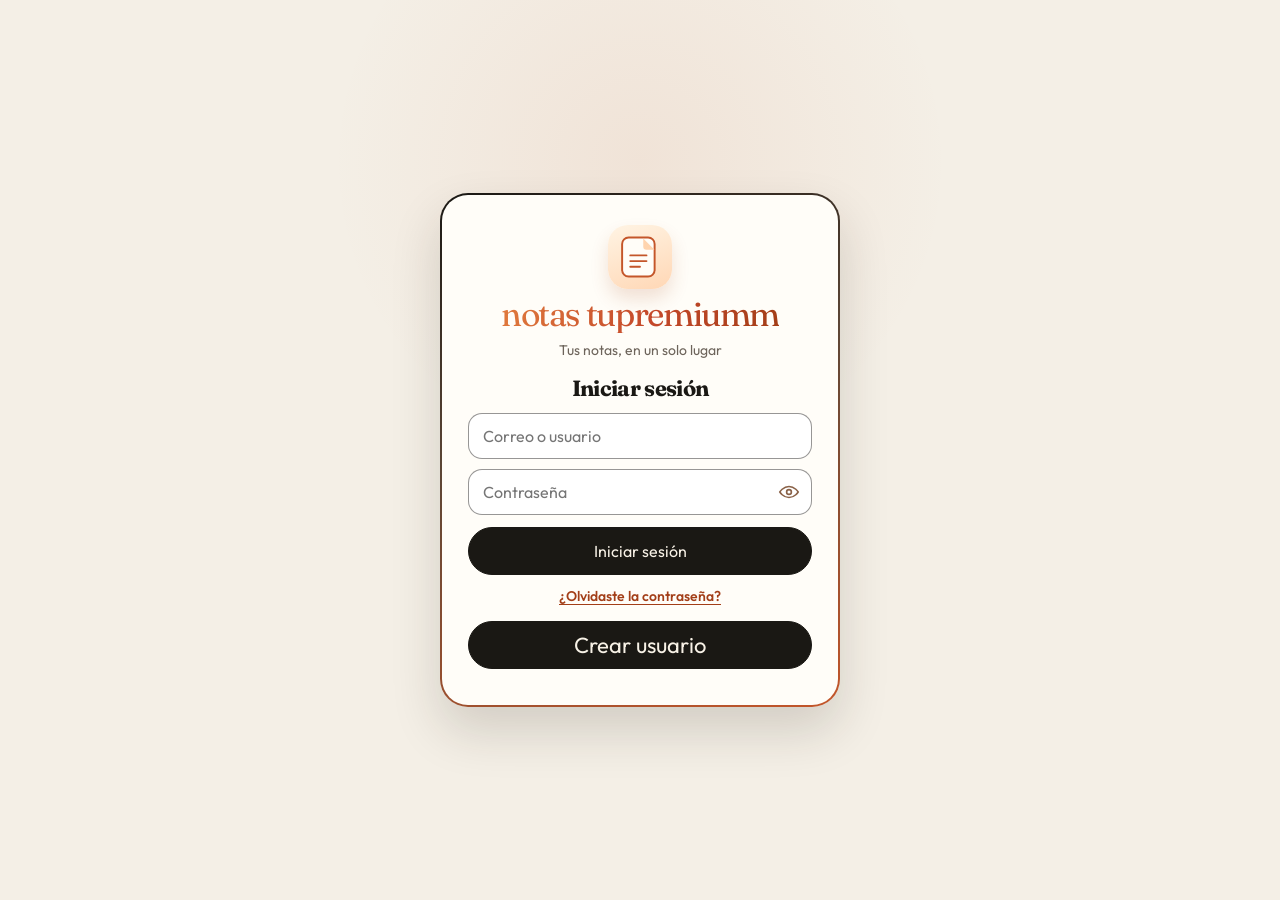
==== commit 5662c376: "2" ====
--- a/index.html
+++ b/index.html
@@ -6,11 +6,11 @@
   <title>Bloc</title>
   <meta name="description" content="Notas con avisos. Selecciona una palabra y elige en el calendario cuándo debe sonar.">
   <meta name="theme-color" content="#1a1814">
-  <link rel="icon" href="data:image/svg+xml,<svg xmlns='http://www.w3.org/2000/svg' viewBox='0 0 100 100'><rect fill='%231a1814' width='100' height='100' rx='20'/><text y='.72em' x='50' text-anchor='middle' fill='%23f7f1e6' font-size='64' font-family='Georgia'>B</text></svg>">
+  <link rel="icon" href="favicon.svg?v=3" type="image/svg+xml">
   <link rel="preconnect" href="https://fonts.googleapis.com">
   <link rel="preconnect" href="https://fonts.gstatic.com" crossorigin>
   <link href="https://fonts.googleapis.com/css2?family=Fraunces:opsz,wght@9..144,500;9..144,620&family=Outfit:wght@380;500;640&display=swap" rel="stylesheet">
-  <link rel="stylesheet" href="css/styles.css?v=187">
+  <link rel="stylesheet" href="css/styles.css?v=220">
   <script>
     try { if (!localStorage.getItem("bloc-cuenta")) document.documentElement.classList.add("locked-out"); } catch (e) {}
   </script>
@@ -113,8 +113,8 @@
               </label>
               <div id="spend-icons"></div>
             </aside>
-          </div>
-          <p id="math-total" class="math-total" hidden></p>
+            <p id="math-total" class="math-total" hidden></p>
+          </div>
           <p id="status" class="status" role="status"></p>
           <div id="note-alarms-block">
             <h3>Avisos de esta nota</h3>
@@ -241,11 +241,19 @@
     </div>
   </div>
 
+  <div id="busy-spin" hidden>
+    <div class="busy-card">
+      <span class="busy-ring"></span>
+      <p>Esto puede tardar si hay muchos datos.</p>
+    </div>
+  </div>
   <button type="button" id="add-note" class="add-note" aria-label="Nueva nota">+</button>
   <input type="file" id="import-file" accept="application/json" hidden name="import-file">
   <input type="file" id="backup-file" accept="application/json" hidden name="backup-file">
+  <input type="file" id="backup-full-file" accept="application/json" hidden name="backup-full-file">
 
   <div id="app-menu" class="note-menu app-menu" hidden role="menu">
+    <h2 class="menu-title">Menú</h2>
     <button type="button" data-menu="home" aria-label="Inicio">
       <span class="menu-ico icon-home">
         <svg viewBox="0 0 24 24" width="18" height="18" aria-hidden="true">
@@ -342,6 +350,11 @@
       <span>Cuenta</span>
       <span class="info-ico" data-info="Entra a la cuenta y cambia la contraseña." role="button" tabindex="0" aria-label="Qué hace Cuenta"><svg viewBox="0 0 24 24" width="18" height="18" aria-hidden="true"><circle cx="12" cy="12" r="9" fill="none" stroke="currentColor" stroke-width="1.8"/><path fill="currentColor" d="M11 10.2h2V17h-2zM11 7h2v2.1h-2z"/></svg></span>
     </button>
+    <form id="menu-coupon" class="menu-coupon" name="menu-coupon">
+      <input id="menu-coupon-code" name="menu-coupon-code" type="text" autocomplete="off" placeholder="Cupón" aria-label="Cupón">
+      <button type="submit" class="solid">Canjear</button>
+      <p id="menu-coupon-note" hidden></p>
+    </form>
   </div>
 
   <button type="button" id="sel-action" class="sel-action" hidden>Programar aviso</button>
@@ -842,6 +855,7 @@
         <button type="button" id="logout-close" class="icon-btn" aria-label="Cerrar">✕</button>
       </div>
       <p class="info-text">Elige dónde cerrar la sesión.</p>
+      <p id="logout-note" class="cal-conflict" hidden></p>
       <div class="modal-actions">
         <button type="button" class="ghost" data-logout="device">Este dispositivo</button>
         <button type="button" class="ghost" data-logout="all">Todos los dispositivos</button>
@@ -861,6 +875,23 @@
         <button type="button" id="close-account-confirm" class="solid">Cerrar mi cuenta</button>
       </div>
       <p id="close-account-note" class="cal-conflict" hidden></p>
+    </div>
+  </div>
+
+  <div id="user-credit-modal" class="modal" hidden>
+    <div class="modal-card paper-card" role="dialog" aria-modal="true" aria-labelledby="user-credit-heading">
+      <div class="modal-head look-head">
+        <h2 id="user-credit-heading">Sumar saldo</h2>
+        <button type="button" id="user-credit-close" class="icon-btn" aria-label="Cerrar">✕</button>
+      </div>
+      <form id="user-credit-form" name="user-credit-form" class="login-field-stack">
+        <input id="user-credit-amount" type="text" inputmode="decimal" autocomplete="off" placeholder="Cuánto sumar" aria-label="Cuánto sumar" name="user-credit-amount" required>
+        <p id="user-credit-error" class="cal-conflict" hidden></p>
+        <div class="modal-actions">
+          <button type="button" id="user-credit-cancel" class="ghost">Cancelar</button>
+          <button type="submit" class="solid">Sumar</button>
+        </div>
+      </form>
     </div>
   </div>
 
@@ -873,20 +904,83 @@
       <form id="user-edit-form" name="user-edit-form" class="login-field-stack" onsubmit="return false">
         <input id="user-edit-name" type="text" name="username" autocomplete="username" placeholder="Usuario" aria-label="Usuario">
         <input id="user-edit-mail" type="email" autocomplete="off" name="user-edit-mail" placeholder="Correo" aria-label="Correo">
-        <div class="pass-super-row">
+        <div class="edit-type-row">
           <input id="user-edit-pass" type="password" autocomplete="new-password" placeholder="Contraseña nueva" aria-label="Contraseña nueva" name="user-edit-pass">
           <label class="tpl-field" id="user-edit-role-field">Tipo
             <select id="user-edit-role" name="user-edit-role" aria-label="Tipo de usuario">
               <option value="registro">Registro</option>
+              <option value="google">Google</option>
               <option value="super">Super</option>
             </select>
           </label>
         </div>
-        <input id="user-edit-balance" type="text" inputmode="decimal" autocomplete="off" placeholder="Sumar saldo" aria-label="Sumar saldo" name="user-edit-balance">
+        <select id="user-edit-plan" name="user-edit-plan" aria-label="Activar membresía">
+          <option value="">Activar membresía</option>
+          <option value="month">1 mes · $15.000</option>
+          <option value="quarter">3 meses · $40.500</option>
+          <option value="half">6 meses · $72.000</option>
+          <option value="year">1 año · $126.000</option>
+        </select>
+        <div id="user-edit-special" hidden>
+          <p class="color-note-title">Precio interno del super. El usuario ve el precio de arriba.</p>
+          <input id="special-month" type="text" inputmode="decimal" placeholder="1 mes, precio interno" aria-label="Precio interno 1 mes">
+          <input id="special-quarter" type="text" inputmode="decimal" placeholder="3 meses, precio interno" aria-label="Precio interno 3 meses">
+          <input id="special-half" type="text" inputmode="decimal" placeholder="6 meses, precio interno" aria-label="Precio interno 6 meses">
+          <input id="special-year" type="text" inputmode="decimal" placeholder="1 año, precio interno" aria-label="Precio interno 1 año">
+        </div>
         <label class="info-switch"><input id="user-edit-negative" type="checkbox" name="user-edit-negative"> Puede quedar con saldo negativo</label>
         <label class="info-switch"><input id="user-edit-permanent" type="checkbox" name="user-edit-permanent"> Permanente, sin cobro</label>
         <p id="user-edit-error" class="cal-conflict" hidden></p>
         <button type="button" id="user-edit-save" class="solid">Guardar</button>
+      </form>
+    </div>
+  </div>
+
+  <div id="create-modal" class="modal" hidden>
+    <div class="modal-card paper-card" role="dialog" aria-modal="true" aria-labelledby="create-heading">
+      <div class="modal-head look-head">
+        <h2 id="create-heading">Crear usuario</h2>
+        <button type="button" id="create-close" class="icon-btn" aria-label="Cerrar">✕</button>
+      </div>
+      <form id="create-form" name="create-form" class="login-field-stack">
+        <input id="create-user" type="text" autocomplete="username" required placeholder="Usuario" aria-label="Usuario" name="create-user">
+        <input id="create-mail" type="email" autocomplete="email" required placeholder="Correo" aria-label="Correo" name="create-mail">
+        <div class="pass-field">
+          <input id="create-pass" type="password" autocomplete="new-password" required minlength="6" placeholder="Contraseña" aria-label="Contraseña" name="create-pass">
+          <button type="button" class="pass-eye" data-pass-toggle="create-pass" aria-label="Mostrar contraseña" aria-pressed="false">
+            <svg class="eye-on" viewBox="0 0 24 24" aria-hidden="true"><path d="M2 12s3.5-6 10-6 10 6 10 6-3.5 6-10 6S2 12 2 12z" fill="none" stroke="currentColor" stroke-width="1.8"/><circle cx="12" cy="12" r="2.6" fill="none" stroke="currentColor" stroke-width="1.8"/></svg>
+            <svg class="eye-off" viewBox="0 0 24 24" aria-hidden="true"><path d="M3 4.5 20 20M9.2 6.4A10 10 0 0 1 12 6c6.5 0 10 6 10 6a18 18 0 0 1-3.2 3.8M6.1 8.2C3.7 9.8 2 12 2 12s3.5 6 10 6a9.6 9.6 0 0 0 3.4-.6" fill="none" stroke="currentColor" stroke-width="1.8" stroke-linecap="round"/></svg>
+          </button>
+        </div>
+        <div class="pass-field">
+          <input id="create-pass2" type="password" autocomplete="new-password" required minlength="6" placeholder="Repetir contraseña" aria-label="Repetir contraseña" name="create-pass2">
+          <button type="button" class="pass-eye" data-pass-toggle="create-pass2" aria-label="Mostrar contraseña" aria-pressed="false">
+            <svg class="eye-on" viewBox="0 0 24 24" aria-hidden="true"><path d="M2 12s3.5-6 10-6 10 6 10 6-3.5 6-10 6S2 12 2 12z" fill="none" stroke="currentColor" stroke-width="1.8"/><circle cx="12" cy="12" r="2.6" fill="none" stroke="currentColor" stroke-width="1.8"/></svg>
+            <svg class="eye-off" viewBox="0 0 24 24" aria-hidden="true"><path d="M3 4.5 20 20M9.2 6.4A10 10 0 0 1 12 6c6.5 0 10 6 10 6a18 18 0 0 1-3.2 3.8M6.1 8.2C3.7 9.8 2 12 2 12s3.5 6 10 6a9.6 9.6 0 0 0 3.4-.6" fill="none" stroke="currentColor" stroke-width="1.8" stroke-linecap="round"/></svg>
+          </button>
+        </div>
+        <p id="create-error" class="cal-conflict" hidden></p>
+        <div class="modal-actions">
+          <button type="button" id="create-cancel" class="ghost">Cancelar</button>
+          <button type="submit" class="solid">Crear usuario</button>
+        </div>
+      </form>
+    </div>
+  </div>
+
+  <div id="recover-modal" class="modal" hidden>
+    <div class="modal-card paper-card" role="dialog" aria-modal="true" aria-labelledby="recover-heading">
+      <div class="modal-head look-head">
+        <h2 id="recover-heading">Recuperar contraseña</h2>
+        <button type="button" id="recover-close" class="icon-btn" aria-label="Cerrar">✕</button>
+      </div>
+      <form id="recover-form" name="recover-form" class="login-field-stack">
+        <input id="recover-id" type="text" autocomplete="username" placeholder="Correo o usuario" aria-label="Correo o usuario para recuperar" name="recover-id">
+        <p id="recover-note" class="color-note-title" hidden></p>
+        <div class="modal-actions">
+          <button type="button" id="recover-cancel" class="ghost">Cancelar</button>
+          <button type="submit" class="solid">Enviar enlace</button>
+        </div>
       </form>
     </div>
   </div>
@@ -906,7 +1000,8 @@
               <path d="M20 30h20M20 37h20M20 44h12" stroke="#c4562a" stroke-width="2.3" stroke-linecap="round"/>
             </svg>
           </span>
-          <p class="login-logo">tupremiumm notas</p>
+          <p class="login-logo">notas tupremiumm</p>
+          <p class="login-tag">Tus notas, en un solo lugar</p>
         </div>
         <div class="login-panel">
         <form id="account-form" name="account-form">
@@ -927,41 +1022,8 @@
           <p id="account-error" class="cal-conflict" hidden></p>
         </form>
         <button type="button" id="recover-toggle" class="login-forgot">¿Olvidaste la contraseña?</button>
-        <div id="recover-fields" class="login-extra" hidden>
-          <form id="recover-form" name="recover-form">
-            <input id="recover-id" type="text" autocomplete="username" placeholder="Correo o usuario" aria-label="Correo o usuario para recuperar" name="recover-id">
-            <div class="login-actions">
-              <button type="submit" class="ghost">Enviar enlace</button>
-            </div>
-            <p id="recover-note" class="color-note-title" hidden></p>
-          </form>
-        </div>
         </div>
         <button type="button" id="create-toggle" class="login-panel-title login-panel-title--btn">Crear usuario</button>
-        <form id="create-form" name="create-form" class="login-panel" hidden>
-          <div class="login-field-stack">
-            <input id="create-user" type="text" autocomplete="username" required placeholder="Usuario" aria-label="Usuario" name="create-user">
-            <input id="create-mail" type="email" autocomplete="email" required placeholder="Correo" aria-label="Correo" name="create-mail">
-            <div class="pass-field">
-              <input id="create-pass" type="password" autocomplete="new-password" required minlength="6" placeholder="Contraseña" aria-label="Contraseña" name="create-pass">
-              <button type="button" class="pass-eye" data-pass-toggle="create-pass" aria-label="Mostrar contraseña" aria-pressed="false">
-                <svg class="eye-on" viewBox="0 0 24 24" aria-hidden="true"><path d="M2 12s3.5-6 10-6 10 6 10 6-3.5 6-10 6S2 12 2 12z" fill="none" stroke="currentColor" stroke-width="1.8"/><circle cx="12" cy="12" r="2.6" fill="none" stroke="currentColor" stroke-width="1.8"/></svg>
-                <svg class="eye-off" viewBox="0 0 24 24" aria-hidden="true"><path d="M3 4.5 20 20M9.2 6.4A10 10 0 0 1 12 6c6.5 0 10 6 10 6a18 18 0 0 1-3.2 3.8M6.1 8.2C3.7 9.8 2 12 2 12s3.5 6 10 6a9.6 9.6 0 0 0 3.4-.6" fill="none" stroke="currentColor" stroke-width="1.8" stroke-linecap="round"/></svg>
-              </button>
-            </div>
-            <div class="pass-field">
-              <input id="create-pass2" type="password" autocomplete="new-password" required minlength="6" placeholder="Repetir contraseña" aria-label="Repetir contraseña" name="create-pass2">
-              <button type="button" class="pass-eye" data-pass-toggle="create-pass2" aria-label="Mostrar contraseña" aria-pressed="false">
-                <svg class="eye-on" viewBox="0 0 24 24" aria-hidden="true"><path d="M2 12s3.5-6 10-6 10 6 10 6-3.5 6-10 6S2 12 2 12z" fill="none" stroke="currentColor" stroke-width="1.8"/><circle cx="12" cy="12" r="2.6" fill="none" stroke="currentColor" stroke-width="1.8"/></svg>
-                <svg class="eye-off" viewBox="0 0 24 24" aria-hidden="true"><path d="M3 4.5 20 20M9.2 6.4A10 10 0 0 1 12 6c6.5 0 10 6 10 6a18 18 0 0 1-3.2 3.8M6.1 8.2C3.7 9.8 2 12 2 12s3.5 6 10 6a9.6 9.6 0 0 0 3.4-.6" fill="none" stroke="currentColor" stroke-width="1.8" stroke-linecap="round"/></svg>
-              </button>
-            </div>
-          </div>
-          <div class="login-actions">
-            <button type="submit" class="solid">Crear usuario</button>
-          </div>
-          <p id="create-error" class="cal-conflict" hidden></p>
-        </form>
         <form id="reset-form" name="reset-form" hidden>
           <input class="sr" type="text" id="reset-user" name="username" autocomplete="username" tabindex="-1">
           <p class="color-note-title">Elige la contraseña nueva.</p>
@@ -975,9 +1037,8 @@
         </form>
       </div>
       <div id="account-in" hidden>
-        <p id="account-sync" class="color-note-title" hidden></p>
-        <p id="lan-hint" class="color-note-title lan-hint" hidden></p>
         <div class="account-block">
+          <p id="account-sync" class="color-note-title" hidden></p>
           <p id="account-balance" class="pay-balance">Saldo $0</p>
           <p id="account-until" class="color-note-title"></p>
           <form id="coupon-redeem" name="coupon-redeem" class="login-field-stack">
@@ -990,7 +1051,6 @@
           <div id="account-admin" hidden>
             <h3>Usuarios</h3>
           <div class="user-tools">
-            <label class="info-switch"><input id="user-debt" name="user-debt" type="checkbox"> Saldo negativo</label>
             <label class="search-wrap">
               <span class="sr">Buscar usuario</span>
               <input id="user-search" name="user-search" type="search" placeholder="Buscar usuario" autocomplete="off">
@@ -1010,16 +1070,6 @@
             <span id="user-page">Página 1 de 1</span>
             <button type="button" id="user-next" class="solid">Siguiente</button>
           </div>
-          <div class="admin-only">
-          <h3>Crear cupón</h3>
-          <form id="coupon-create" name="coupon-create" class="login-field-stack">
-            <input id="coupon-amount" name="coupon-amount" type="text" inputmode="decimal" autocomplete="off" placeholder="Saldo del cupón" aria-label="Saldo del cupón">
-            <input id="coupon-custom" name="coupon-custom" type="text" autocomplete="off" placeholder="Código, opcional" aria-label="Código del cupón">
-            <button type="submit" class="solid">Crear cupón</button>
-            <p id="coupon-create-note" class="color-note-title" hidden></p>
-          </form>
-          <ul id="coupon-list" class="pay-list"></ul>
-          </div>
           <h3>Crear usuario</h3>
           <form id="admin-create" name="admin-create" class="login-field-stack">
             <input id="admin-user" name="admin-user" type="text" required placeholder="Usuario" aria-label="Usuario" autocomplete="username">
@@ -1032,17 +1082,31 @@
                   <svg class="eye-off" viewBox="0 0 24 24" aria-hidden="true"><path d="M3 4.5 20 20M9.2 6.4A10 10 0 0 1 12 6c6.5 0 10 6 10 6a18 18 0 0 1-3.2 3.8M6.1 8.2C3.7 9.8 2 12 2 12s3.5 6 10 6a9.6 9.6 0 0 0 3.4-.6" fill="none" stroke="currentColor" stroke-width="1.8" stroke-linecap="round"/></svg>
                 </button>
               </div>
-              <label class="info-switch admin-only">
-                <input id="admin-super" name="admin-super" type="checkbox">
-                Super usuario
-              </label>
+              <select id="admin-kind" name="admin-kind" aria-label="Tipo de usuario">
+                <option value="registro">Registro</option>
+                <option value="google">Google</option>
+                <option value="super">Super</option>
+              </select>
             </div>
             <button type="submit" class="solid">Crear usuario</button>
             <p id="admin-create-note" class="color-note-title" hidden></p>
           </form>
           </div>
         </div>
+        <div class="account-block admin-only">
+          <h3>Crear cupón</h3>
+          <form id="coupon-create" name="coupon-create" class="login-field-stack">
+            <input id="coupon-amount" name="coupon-amount" type="text" inputmode="decimal" autocomplete="off" placeholder="Saldo del cupón" aria-label="Saldo del cupón">
+            <input id="coupon-custom" name="coupon-custom" type="text" autocomplete="off" placeholder="Código, opcional" aria-label="Código del cupón">
+            <button type="submit" class="solid">Crear cupón</button>
+            <p id="coupon-create-note" class="color-note-title" hidden></p>
+          </form>
+          <ul id="coupon-list" class="pay-list"></ul>
+        </div>
         <div class="account-block">
+          <div class="backup-full admin-only">
+            <button type="button" id="backup-import-all" class="solid">Importar absolutamente todo</button>
+          </div>
           <div class="section-line">
             <h3>Copias de seguridad</h3>
             <span class="backup-actions">
@@ -1154,15 +1218,15 @@
     </div>
   </section>
 
-  <script src="js/app.js?v=90"></script>
-  <script src="js/features.js?v=83"></script>
-  <script src="js/account.js?v=68"></script>
+  <script src="js/app.js?v=95"></script>
+  <script src="js/features.js?v=85"></script>
+  <script src="js/account.js?v=77"></script>
   <script>
     if ("serviceWorker" in navigator && location.protocol.indexOf("http") === 0) {
       navigator.serviceWorker.register("sw.js").catch(function () {});
     }
   </script>
-  <script src="js/payments.js?v=4"></script>
+  <script src="js/payments.js?v=7"></script>
   <script src="js/spend.js?v=17"></script>
 </body>
 </html>
--- a/css/styles.css
+++ b/css/styles.css
@@ -256,12 +256,71 @@
 .named-tool .tool-name { font-size: 14px; font-weight: 560; }
 
 .app-menu {
-  width: min(420px, calc(100vw - 16px));
-  padding: 4px;
-  border: 1px solid var(--line);
-}
+  top: 0;
+  left: 0;
+  width: min(280px, 100vw);
+  height: 100vh;
+  margin: 0;
+  padding: 12px 8px 10px;
+  display: flex;
+  flex-direction: column;
+  gap: 1px;
+  border-radius: 0 16px 16px 0;
+  overflow: auto;
+  background: var(--paper-2);
+  border: 0;
+  border-right: 1px solid var(--line);
+}
+
+.app-menu .menu-title {
+  margin: 2px 0 8px;
+  text-align: center;
+  font-family: var(--serif);
+  font-size: 22px;
+  font-weight: 560;
+  color: #1a1814;
+}
+
+.app-menu .menu-coupon {
+  display: grid;
+  grid-template-columns: minmax(0, 1fr) auto;
+  align-items: center;
+  gap: 6px;
+  margin: 4px 2px 2px;
+  padding: 6px;
+  border: 1px solid rgba(26, 24, 20, 0.35);
+  border-radius: 12px;
+  overflow: hidden;
+}
+.app-menu .menu-coupon input {
+  height: 32px;
+  min-width: 0;
+  width: 100%;
+  border: 1px solid rgba(26, 24, 20, 0.28);
+  border-radius: 10px;
+  padding: 0 8px;
+  background: #fff;
+  color: #1a1814;
+}
+.note-menu.app-menu .menu-coupon button {
+  width: auto;
+  height: 32px;
+  padding: 0 10px;
+  border: 2px solid #1a1814;
+  border-radius: 10px;
+  background: #fff;
+  color: #1a1814;
+  font-weight: 600;
+  justify-content: center;
+  white-space: nowrap;
+  box-shadow: none;
+}
+.app-menu .menu-coupon p { grid-column: 1 / -1; margin: 0; font-size: 13px; text-align: center; }
 
 .modal { z-index: 100; }
+
+#logout-modal,
+#close-account-modal { z-index: 140; }
 
 .template-all { z-index: 90; }
 
@@ -271,40 +330,44 @@
 
 .top { position: relative; z-index: 40; }
 
-.app-menu button {
-  display: flex;
-  align-items: center;
-  flex-wrap: wrap;
+.note-menu.app-menu button {
+  display: flex;
+  align-items: center;
   gap: 8px;
-  padding: 6px 10px;
+  width: 100%;
+  padding: 5px 8px;
+  border: 0;
   border-radius: 10px;
-  transition: background 0.15s ease, box-shadow 0.15s ease;
-}
-
-.app-menu button:hover {
+  background: transparent;
+  color: inherit;
+  text-align: left;
+}
+
+.note-menu.app-menu button:hover {
   background: rgba(26, 24, 20, 0.06);
 }
 
-.app-menu button[aria-pressed="true"]:not(#btn-eye) {
+.note-menu.app-menu button[aria-pressed="true"]:not(#btn-eye) {
   background: #1a1814;
   color: #fff;
   box-shadow: none;
   font-weight: 560;
 }
 
-.app-menu button[aria-pressed="true"]:not(#btn-eye) .info-ico { color: #fff; }
-
-body.theme-dark .app-menu button:hover {
+.note-menu.app-menu button[aria-pressed="true"]:not(#btn-eye) .info-ico { color: #fff; }
+
+body.theme-dark .note-menu.app-menu button:hover {
   background: rgba(255, 255, 255, 0.07);
 }
 
-body.theme-dark .app-menu button[aria-pressed="true"]:not(#btn-eye) {
+body.theme-dark .note-menu.app-menu button[aria-pressed="true"]:not(#btn-eye) {
   background: #1a1814;
   color: #fff;
-  box-shadow: none;
-}
-
-body.theme-dark .app-menu button[aria-pressed="true"]:not(#btn-eye) .info-ico { color: #fff; }
+}
+
+body.theme-dark .app-menu .menu-title { color: #f4efe6; }
+
+.app-menu .info-ico { color: #2f6fbf; }
 
 .app-menu .menu-ico {
   width: 28px;
@@ -540,14 +603,18 @@
 #tpl-look-modal .modal-card {
   width: min(500px, calc(100% - 28px));
   padding: 0 18px 12px;
-  overflow-x: hidden;
+  overflow: auto;
+  border-color: #1a1814;
 }
 #tpl-look-modal h2 { font-size: 22px; margin: 0; }
 #tpl-look-modal .modal-head {
   margin: 0 -18px 10px;
-  padding: 18px 44px 12px;
-}
-#tpl-look-modal .look-head { margin-bottom: 2px; }
+  padding: 16px 44px 12px;
+  border-radius: 0;
+  box-shadow: none;
+  background: #1a1814;
+}
+#tpl-look-modal .look-head { margin: 0 -18px 10px; }
 #tpl-look-modal .info-switch {
   margin: 0 0 2px;
   font-size: 13px;
@@ -731,7 +798,7 @@
 }
 
 #line-cat-modal .spend-card { padding-top: 8px; }
-#line-cat-modal .modal-head { margin: -8px -22px 8px; }
+#line-cat-modal .modal-head { margin: -8px -22px 8px; border-radius: 0; }
 #line-cat-modal h2 {
   font-size: 26px;
   margin: 0;
@@ -959,6 +1026,14 @@
   #line-cat-modal .line-cat-grid {
     max-height: calc(100dvh - 168px);
   }
+  #line-cat-modal .modal-head,
+  #spend-custom-modal .modal-head,
+  #line-icon-modal .modal-head,
+  #line-name-modal .modal-head,
+  #line-order-modal .modal-head {
+    margin: -14px -10px 8px;
+    border-radius: 16px 16px 0 0;
+  }
   #spend-custom-modal .spend-pick {
     max-height: calc(100dvh - 190px);
   }
@@ -1015,15 +1090,13 @@
 }
 .spend-pick button[aria-pressed="true"] { border-color: var(--ink); }
 
-html.locked-out #account-close { display: none; }
-
+html.locked-out #account-close,
+html.locked-out #account-modal .modal-head { display: none; }
+
+html.locked-out,
+html.locked-out body,
 html.locked-out .desk {
-  background:
-    radial-gradient(circle at 12% 18%, rgba(255, 243, 196, 0.55), transparent 28%),
-    radial-gradient(circle at 88% 8%, rgba(216, 90, 42, 0.55), transparent 26%),
-    radial-gradient(circle at 78% 86%, rgba(217, 236, 255, 0.4), transparent 30%),
-    radial-gradient(circle at 16% 88%, rgba(228, 243, 212, 0.38), transparent 28%),
-    #2a211c;
+  background: #f6f1e8;
 }
 
 .account-page {
@@ -1236,17 +1309,67 @@
   padding: 0;
   background: transparent;
   box-shadow: none;
+  border: 0;
 }
 
 body.account-open .account-block:has(#account-admin[hidden]) { display: none; }
 
 .account-block {
   background: var(--paper);
+  border: 2px solid #1a1814;
   border-radius: 18px;
   box-shadow: var(--shadow);
   padding: 14px 16px 16px;
   margin-bottom: 14px;
 }
+
+.backup-full {
+  display: flex;
+  justify-content: center;
+  margin-bottom: 10px;
+}
+.backup-full button { white-space: normal; text-align: center; }
+
+#busy-spin {
+  position: fixed;
+  z-index: 200;
+  inset: 0;
+  display: grid;
+  place-items: center;
+  background: rgba(8, 6, 5, 0.55);
+}
+#busy-spin[hidden] { display: none; }
+.busy-card {
+  display: grid;
+  justify-items: center;
+  gap: 12px;
+  padding: 22px 26px;
+  border-radius: 18px;
+  background: #fffdf8;
+  color: #1a1814;
+}
+.busy-ring {
+  width: 36px;
+  height: 36px;
+  border: 3px solid rgba(26, 24, 20, 0.18);
+  border-top-color: #1a1814;
+  border-radius: 50%;
+  animation: busy-spin 0.8s linear infinite;
+}
+@keyframes busy-spin { to { transform: rotate(360deg); } }
+  background: var(--paper);
+  border: 2px solid #1a1814;
+  border-radius: 18px;
+  box-shadow: var(--shadow);
+  padding: 14px 16px 16px;
+  margin-bottom: 14px;
+}
+
+#coupon-create {
+  grid-template-columns: 1fr 1fr;
+}
+#coupon-create button,
+#coupon-create p { grid-column: 1 / -1; }
 
 body.account-open #account-in .backup-list {
   max-height: 180px;
@@ -1345,9 +1468,11 @@
 
 body.theme-dark .user-parent { color: rgba(255, 255, 255, 0.72); }
 
-#user-edit-modal .modal-card { width: min(420px, 100%); }
+#recover-modal .modal-card,
+#create-modal .modal-card { width: min(420px, calc(100% - 28px)); }
 #user-edit-modal .login-field-stack input { background: #fff; }
 #user-edit-modal .cal-conflict { text-align: center; }
+.user-ico-credit { background: #c49a55; }
 .user-ico-delete { background: #e15b48; display: grid; place-items: center; padding: 0; }
 .user-ico-delete svg { display: block; }
 .user-ico:disabled { opacity: 0.4; }
@@ -1433,19 +1558,6 @@
   left: 16px;
   background: transparent;
   overflow: auto;
-}
-
-html.locked-out #account-modal .modal-card {
-  width: min(440px, 100%);
-  margin: auto;
-  flex: 0 0 auto;
-  padding: 28px 26px 22px;
-  border-radius: 28px;
-  background:
-    linear-gradient(#fffdf8, #f7f1e6) padding-box,
-    linear-gradient(135deg, #fff3c4, #ffd0bc, #d9ecff, #e4f3d4) border-box;
-  border: 3px solid transparent;
-  box-shadow: 0 28px 70px rgba(20, 12, 8, 0.38);
 }
 
 .login-brand {
@@ -1498,7 +1610,79 @@
   border-color: #1a1814;
 }
 
-.login-panel { margin-top: 14px; }
+html.locked-out,
+html.locked-out body,
+html.locked-out .desk {
+  background:
+    radial-gradient(circle at 50% 18%, rgba(196, 86, 42, 0.08), transparent 36%),
+    #f4efe6;
+}
+
+html.locked-out #account-modal .modal-card {
+  width: min(400px, 100%);
+  margin: auto;
+  flex: 0 0 auto;
+  padding: 28px 26px 22px;
+  border-radius: 28px;
+  background:
+    linear-gradient(#fffdf8, #fffdf8) padding-box,
+    linear-gradient(160deg, #1a1814 0%, #5c4636 42%, #c4562a 100%) border-box;
+  border: 2px solid transparent;
+  box-shadow: 0 24px 50px rgba(40, 28, 16, 0.16);
+}
+
+.login-tag {
+  margin: 0;
+  font-size: 14px;
+  color: #6d645b;
+  text-align: center;
+}
+
+html.locked-out #account-guest .login-panel-title {
+  font-size: 22px;
+  margin-bottom: 14px;
+}
+
+html.locked-out #account-guest .login-field-stack input:not([type="checkbox"]) {
+  background: #fff;
+  border: 1px solid rgba(26, 24, 20, 0.45);
+  box-shadow: none;
+}
+
+html.locked-out #account-guest .login-field-stack input:focus {
+  outline: none;
+  border-color: #c4562a;
+  box-shadow: 0 0 0 3px rgba(196, 86, 42, 0.16);
+}
+
+html.locked-out #create-toggle {
+  margin-top: 16px;
+  height: 48px;
+  padding: 0 14px;
+  border: 1px solid #1a1814;
+  border-radius: 999px;
+  background: #1a1814;
+  color: #f7f1e6;
+  font-family: inherit;
+  font-size: 16px;
+  letter-spacing: 0;
+}
+
+html.locked-out #create-toggle:hover {
+  background: #2c2823;
+  opacity: 1;
+}
+
+html.locked-out .login-forgot {
+  display: block;
+  margin: 12px auto 0;
+  border: 0;
+  background: transparent;
+  color: #a33e18;
+  font-size: 14px;
+  text-decoration: underline;
+  text-underline-offset: 3px;
+}
 
 .login-panel-title {
   margin: 0 0 12px;
@@ -1567,21 +1751,39 @@
   white-space: nowrap;
 }
 
-#user-edit-role {
+#user-edit-form .edit-type-row,
+#admin-create .pass-super-row {
+  display: grid;
+  grid-template-columns: 1fr 148px;
+  gap: 8px;
+  align-items: end;
+}
+#admin-create .pass-super-row { align-items: center; }
+#user-edit-role,
+#admin-kind {
   width: 100%;
-  height: 42px;
+  height: 46px;
   margin-top: 4px;
   border: 1px solid rgba(26, 24, 20, 0.16);
-  border-radius: 12px;
+  border-radius: 14px;
   background: #fff;
   color: #1a1814;
-  padding: 0 10px;
-}
-
-#user-edit-role-field { margin: 0; min-width: 120px; }
-
-#user-edit-form .pass-super-row { align-items: flex-end; }
-#user-edit-form .pass-super-row > input { flex: 1; min-width: 0; }
+  padding: 0 8px;
+}
+#admin-kind { margin-top: 0; }
+#user-edit-role-field,
+#admin-kind-field { margin: 0; font-size: 13px; color: #6d645b; }
+#user-edit-plan,
+#user-edit-special input {
+  width: 100%;
+  height: 46px;
+  border: 1px solid rgba(26, 24, 20, 0.16);
+  border-radius: 14px;
+  background: #fff;
+  color: #1a1814;
+  padding: 0 12px;
+}
+#user-edit-special { display: grid; gap: 8px; }
 
 .pass-field input { padding-right: 46px; }
 
@@ -2209,8 +2411,8 @@
   background: #1a1814;
   color: #fff;
   margin: -22px -22px 14px;
-  padding: 14px 22px;
-  border-radius: 20px 20px 0 0;
+  padding: 16px 24px;
+  border-radius: 0;
 }
 
 #master-modal .modal-head h2,
@@ -2252,7 +2454,7 @@
 .modal-card {
   width: min(520px, 100%);
   max-height: min(92vh, 860px);
-  overflow-x: hidden;
+  overflow-x: clip;
   overflow-y: auto;
   box-sizing: border-box;
   background: #241c16;
@@ -2274,9 +2476,9 @@
   background: #1a1814;
   color: #fff;
   margin: -22px -22px 14px;
-  padding: 14px 40px;
-  border-radius: 20px 20px 0 0;
-  box-shadow: inset 0 0 0 2px #1a1814;
+  padding: 16px 42px;
+  border-radius: 0;
+  box-shadow: none;
 }
 
 .modal-head h2 {
@@ -2517,10 +2719,29 @@
 
 .modal-head .icon-btn,
 #sure-modal #sure-no,
-#close-account-cancel {
+#close-account-cancel,
+#close-account-confirm,
+#user-credit-cancel,
+#recover-cancel,
+#create-cancel {
   background: #c0392b;
   border-color: #c0392b;
   color: #fff;
+}
+
+#account-out,
+#account-delete {
+  background: #c0392b;
+  border-color: #c0392b;
+  color: #fff;
+}
+
+#account-delete:disabled,
+#close-account-confirm:disabled {
+  background: #b9b3aa;
+  border-color: #b9b3aa;
+  color: #fff;
+  cursor: not-allowed;
 }
 
 .modal-head .icon-btn { background: transparent; border-color: transparent; color: #c0392b; }
@@ -2560,15 +2781,17 @@
   }
   .icon-tool { width: 36px; height: 36px; border-radius: 10px; }
   .search-wrap input { height: 34px; }
-  .app-menu,
   .note-menu,
   .template-all { padding: 2px; }
-  .app-menu { width: min(250px, calc(100vw - 24px)); }
+  .app-menu { width: min(250px, 86vw); padding: 10px 6px; }
   .note-menu button,
-  .template-all button,
+  .template-all button {
+    gap: 6px;
+    padding: 1px 6px;
+  }
   .app-menu button {
     gap: 6px;
-    padding: 1px 6px;
+    padding: 4px 6px;
   }
   .menu-ico,
   .app-menu .menu-ico {
@@ -2705,7 +2928,8 @@
 #color-modal .modal-head {
   justify-content: center;
   position: relative;
-  margin-bottom: 14px;
+  margin: -14px -16px 14px;
+  border-radius: 0;
 }
 
 #color-modal h2 {
@@ -2792,12 +3016,20 @@
   background: #fff;
 }
 
-#tpl-quick-modal .modal-head,
+#tpl-quick-modal .modal-head {
+  justify-content: center;
+  position: relative;
+  margin: -14px -16px 14px;
+  padding: 16px 40px 12px;
+  border-radius: 0;
+}
+
 #tpl-new-modal .modal-head {
   justify-content: center;
   position: relative;
   margin: -14px -18px 14px;
   padding: 16px 40px 12px;
+  border-radius: 0;
 }
 
 #tpl-quick-modal h2,
@@ -2845,6 +3077,11 @@
   padding: 14px 18px 16px;
 }
 
+#template-modal .modal-head {
+  margin: -14px -18px 14px;
+  border-radius: 0;
+}
+
 #template-modal .modal-head h2 {
   width: 100%;
   text-align: center;
@@ -2884,12 +3121,16 @@
 .tpl-math-switch { margin: 8px 0 10px; }
 
 .math-total {
-  margin: 8px 2px 0;
+  margin: 0;
+  padding: 2px 40px 12px 16px;
   font-size: 18px;
   font-weight: 640;
   text-align: right;
   white-space: pre-line;
-}
+  color: #1a1814;
+}
+
+body.theme-dark .math-total { color: #f7f3ec; }
 
 .color-picker-field {
   display: flex;
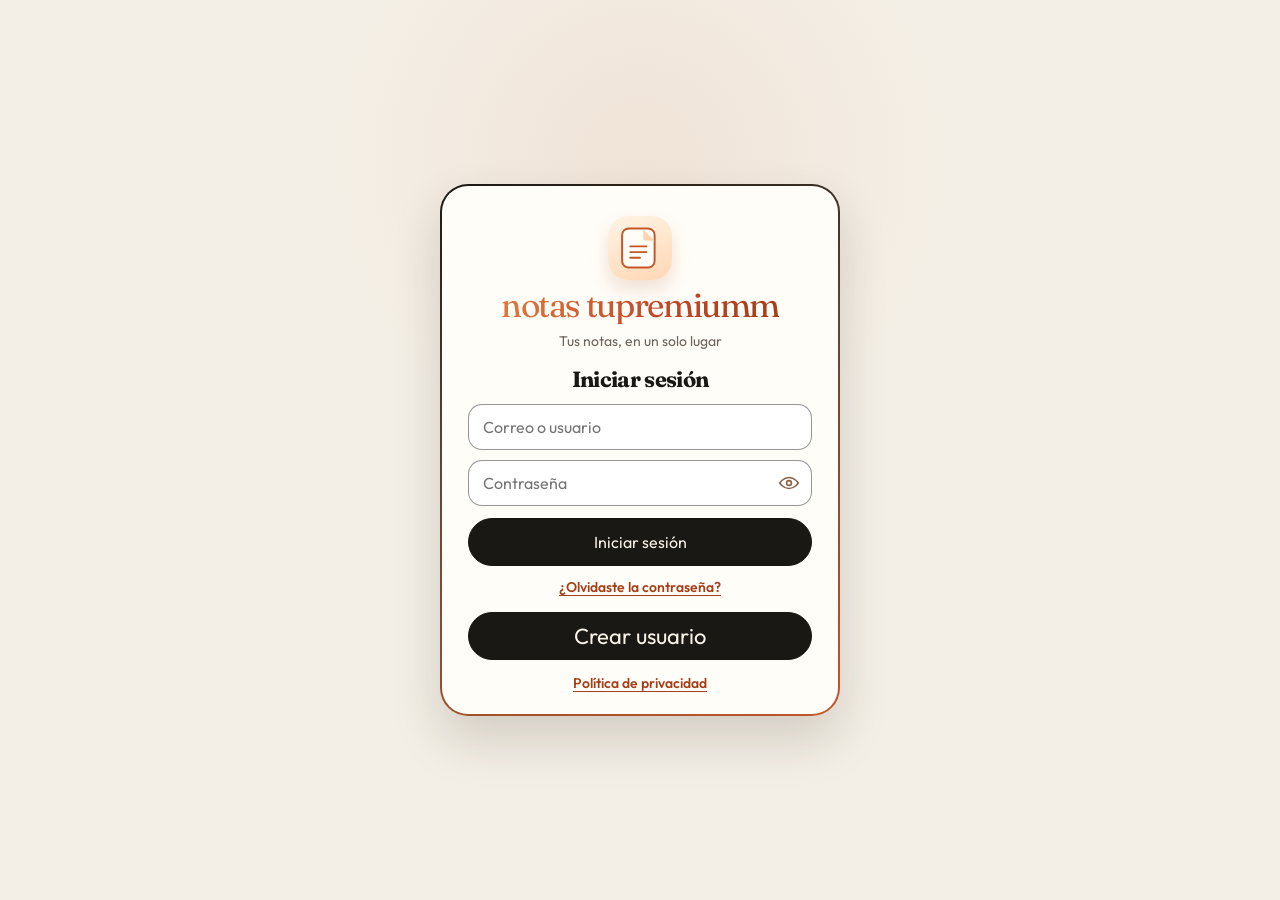
==== commit fe3b9397: "4" ====
--- a/index.html
+++ b/index.html
@@ -10,7 +10,7 @@
   <link rel="preconnect" href="https://fonts.googleapis.com">
   <link rel="preconnect" href="https://fonts.gstatic.com" crossorigin>
   <link href="https://fonts.googleapis.com/css2?family=Fraunces:opsz,wght@9..144,500;9..144,620&family=Outfit:wght@380;500;640&display=swap" rel="stylesheet">
-  <link rel="stylesheet" href="css/styles.css?v=220">
+  <link rel="stylesheet" href="css/styles.css?v=244">
   <script>
     try { if (!localStorage.getItem("bloc-cuenta")) document.documentElement.classList.add("locked-out"); } catch (e) {}
   </script>
@@ -59,6 +59,8 @@
           </button>
           <div id="notify-panel" class="notify-panel" hidden>
             <h3>Notificaciones</h3>
+            <p class="notify-label" id="notify-members-label" hidden>Por vencer</p>
+            <ul id="notify-members"></ul>
             <p class="notify-label">Van a pasar</p>
             <ul id="notify-upcoming"></ul>
             <p class="notify-label">Recientes</p>
@@ -123,6 +125,21 @@
         </div>
       </section>
     </main>
+    <nav id="tool-bar" class="tool-bar" aria-label="Barra de herramientas">
+        <div id="tool-scroll" class="tool-scroll">
+          <button type="button" class="tool-ico" data-tool="1" aria-label="Acceso 1"><svg viewBox="0 0 24 24" aria-hidden="true"><path d="M12 4.2a4.8 4.8 0 0 1 4.8 4.8c0 3-2 5.1-3.3 6.8-.4.6-.7 1-.7 1.6h-1.6c0-.6-.3-1-.7-1.6C9.2 14.1 7.2 12 7.2 9A4.8 4.8 0 0 1 12 4.2z" fill="none" stroke="currentColor" stroke-width="1.7"/><path d="M10 18.6h4" fill="none" stroke="currentColor" stroke-width="1.7" stroke-linecap="round"/></svg></button>
+          <button type="button" class="tool-ico" data-tool="2" aria-label="Acceso 2"><svg viewBox="0 0 24 24" aria-hidden="true"><path d="M14.2 4.8 19.2 9.8 8.5 20.5 3.8 20.2 3.5 15.5z" fill="none" stroke="currentColor" stroke-width="1.7" stroke-linejoin="round"/><path d="m12.6 6.4 5 5" fill="none" stroke="currentColor" stroke-width="1.7"/></svg></button>
+          <button type="button" class="tool-ico" data-tool="3" aria-label="Acceso 3"><svg viewBox="0 0 24 24" aria-hidden="true"><path d="m12 3.8 2.1 4.6 5 .6-3.7 3.4.9 4.9L12 15.1 7.7 17.3l.9-4.9L4.9 9l5-.6z" fill="none" stroke="currentColor" stroke-width="1.7" stroke-linejoin="round"/></svg></button>
+          <button type="button" class="tool-ico" data-tool="4" aria-label="Acceso 4"><svg viewBox="0 0 24 24" aria-hidden="true"><rect x="4" y="5.5" width="16" height="14" rx="2" fill="none" stroke="currentColor" stroke-width="1.7"/><path d="M4 10h16M8 4.2v3M16 4.2v3" fill="none" stroke="currentColor" stroke-width="1.7" stroke-linecap="round"/></svg></button>
+          <button type="button" class="tool-ico" data-tool="5" aria-label="Acceso 5"><svg viewBox="0 0 24 24" aria-hidden="true"><rect x="4" y="5.5" width="16" height="13" rx="2" fill="none" stroke="currentColor" stroke-width="1.7"/><circle cx="9" cy="10.5" r="1.4" fill="none" stroke="currentColor" stroke-width="1.6"/><path d="m4.8 16.2 4.2-3.4 2.6 2.1 2.4-2.6 5.2 4.2" fill="none" stroke="currentColor" stroke-width="1.7" stroke-linejoin="round"/></svg></button>
+          <button type="button" class="tool-ico" data-tool="6" aria-label="Acceso 6"><svg viewBox="0 0 24 24" aria-hidden="true"><path d="M7 4.5h7.2L19 9.2V19.5H7z" fill="none" stroke="currentColor" stroke-width="1.7" stroke-linejoin="round"/><path d="M14 4.6V9.4h5" fill="none" stroke="currentColor" stroke-width="1.7"/></svg></button>
+          <button type="button" class="tool-ico" data-tool="7" aria-label="Acceso 7"><svg viewBox="0 0 24 24" aria-hidden="true"><path d="M12 21s6.2-4.3 6.2-9.2A6.2 6.2 0 0 0 12 5.6a6.2 6.2 0 0 0-6.2 6.2C5.8 16.7 12 21 12 21z" fill="none" stroke="currentColor" stroke-width="1.7"/><circle cx="12" cy="11.6" r="1.8" fill="none" stroke="currentColor" stroke-width="1.6"/></svg></button>
+          <button type="button" class="tool-ico" data-tool="8" aria-label="Acceso 8"><svg viewBox="0 0 24 24" aria-hidden="true"><path d="M8 8.5h11.2v9.2H8z" fill="none" stroke="currentColor" stroke-width="1.7"/><path d="M4.8 6.2h11.2V8.5" fill="none" stroke="currentColor" stroke-width="1.7" stroke-linejoin="round"/></svg></button>
+          <button type="button" class="tool-ico" data-tool="9" aria-label="Acceso 9"><svg viewBox="0 0 24 24" aria-hidden="true"><path d="M7 5.2h8.2l3.6 3.6V19H7z" fill="none" stroke="currentColor" stroke-width="1.7" stroke-linejoin="round"/><path d="M15 5.2v3.6h3.6" fill="none" stroke="currentColor" stroke-width="1.7"/></svg></button>
+          <button type="button" class="tool-ico" data-tool="10" aria-label="Acceso 10"><svg viewBox="0 0 24 24" aria-hidden="true"><circle cx="12" cy="12" r="6.5" fill="none" stroke="currentColor" stroke-width="1.7"/><path d="M12 8.2v4.1l2.6 1.6" fill="none" stroke="currentColor" stroke-width="1.7" stroke-linecap="round"/></svg></button>
+        </div>
+      </nav>
+  
   </div>
 
   <div id="focus-view" class="focus-view" hidden>
@@ -248,6 +265,7 @@
     </div>
   </div>
   <button type="button" id="add-note" class="add-note" aria-label="Nueva nota">+</button>
+  
   <input type="file" id="import-file" accept="application/json" hidden name="import-file">
   <input type="file" id="backup-file" accept="application/json" hidden name="backup-file">
   <input type="file" id="backup-full-file" accept="application/json" hidden name="backup-full-file">
@@ -264,10 +282,17 @@
       <span>Inicio</span>
       <span class="info-ico" data-info="Vuelve al buscador, las plantillas y las notas." role="button" tabindex="0" aria-label="Qué hace Inicio"><svg viewBox="0 0 24 24" width="18" height="18" aria-hidden="true"><circle cx="12" cy="12" r="9" fill="none" stroke="currentColor" stroke-width="1.8"/><path fill="currentColor" d="M11 10.2h2V17h-2zM11 7h2v2.1h-2z"/></svg></span>
     </button>
-    <button type="button" id="btn-theme" aria-pressed="false" aria-label="Tema">
-      <span class="menu-ico icon-theme" id="theme-icon"></span>
-      <span>Tema</span>
-      <span class="info-ico" data-info="Cambia el fondo entre claro y oscuro." role="button" tabindex="0" aria-label="Qué hace Tema"><svg viewBox="0 0 24 24" width="18" height="18" aria-hidden="true"><circle cx="12" cy="12" r="9" fill="none" stroke="currentColor" stroke-width="1.8"/><path fill="currentColor" d="M11 10.2h2V17h-2zM11 7h2v2.1h-2z"/></svg></span>
+    <button type="button" id="btn-shortcuts" data-menu="shortcuts" aria-label="Accesos directos">
+      <span class="menu-ico icon-shortcuts">
+        <svg viewBox="0 0 24 24" width="18" height="18" aria-hidden="true">
+          <rect x="4" y="4" width="6.4" height="6.4" rx="1.5" fill="none" stroke="#fff" stroke-width="1.7"/>
+          <rect x="13.6" y="4" width="6.4" height="6.4" rx="1.5" fill="none" stroke="#fff" stroke-width="1.7"/>
+          <rect x="4" y="13.6" width="6.4" height="6.4" rx="1.5" fill="none" stroke="#fff" stroke-width="1.7"/>
+          <rect x="13.6" y="13.6" width="6.4" height="6.4" rx="1.5" fill="none" stroke="#fff" stroke-width="1.7"/>
+        </svg>
+      </span>
+      <span>Accesos directos</span>
+      <span class="info-ico" data-info="Abre los accesos. Por ahora cambia entre tema claro y oscuro." role="button" tabindex="0" aria-label="Qué hace Accesos directos"><svg viewBox="0 0 24 24" width="18" height="18" aria-hidden="true"><circle cx="12" cy="12" r="9" fill="none" stroke="currentColor" stroke-width="1.8"/><path fill="currentColor" d="M11 10.2h2V17h-2zM11 7h2v2.1h-2z"/></svg></span>
     </button>
     <button type="button" id="toggle-archived" aria-pressed="false" aria-label="Archivados">
       <span class="menu-ico icon-archive">
@@ -455,6 +480,10 @@
         <input id="tpl-new-math" name="tpl-new-math" type="checkbox">
         Función matemática
       </label>
+      <label class="info-switch tpl-math-switch">
+        <input id="tpl-new-calendar" name="tpl-new-calendar" type="checkbox">
+        Calendario
+      </label>
       <div class="pos-row">
         <span>Posición</span>
         <input id="tpl-new-order" type="number" min="1" step="1" aria-label="Posición" name="tpl-new-order">
@@ -501,60 +530,6 @@
         <h2 id="tpl-look-heading">Editor</h2>
         <button type="button" id="tpl-look-close" class="icon-btn" aria-label="Cerrar">✕</button>
       </div>
-      <label class="info-switch">
-        <input id="show-info" name="show-info" type="checkbox" checked>
-        Iconos de información de notas
-      </label>
-      <label class="info-switch">
-        <input id="note-lines" name="note-lines" type="checkbox">
-        Línea en cada renglón de notas
-      </label>
-      <label class="info-switch">
-        <input id="offline-mode" name="offline-mode" type="checkbox">
-        <span class="switch-label">Usar sin internet<button type="button" class="info-ico" id="offline-info" aria-label="Qué hace usar sin internet"><svg viewBox="0 0 24 24" width="18" height="18" aria-hidden="true"><circle cx="12" cy="12" r="9" fill="none" stroke="currentColor" stroke-width="1.8"/><path fill="currentColor" d="M11 10.2h2V17h-2zM11 7h2v2.1h-2z"/></svg></button></span>
-      </label>
-      <label class="info-switch">
-        <input id="hide-note-alarms" name="hide-note-alarms" type="checkbox">
-        Ocultar avisos de la nota
-      </label>
-      <label class="info-switch">
-        <input id="alarm-sound" name="alarm-sound" type="checkbox" checked>
-        Sonido de avisos
-      </label>
-      <label class="info-switch">
-        <input id="alarm-continuous" name="alarm-continuous" type="checkbox">
-        Sonido continuo
-      </label>
-      <div id="alarm-continuous-opts" hidden>
-        <label class="info-switch alarm-sub">
-          <input id="alarm-until-touch" name="alarm-until-touch" type="checkbox">
-          Sonar seguido hasta tocar la pantalla
-        </label>
-        <label class="info-switch alarm-sub">
-          <input id="alarm-vibrate" name="alarm-vibrate" type="checkbox">
-          Vibrar en el celular mientras suena
-        </label>
-      </div>
-      <label class="info-switch">
-        <input id="open-full" name="open-full" type="checkbox">
-        Abrir la nota a pantalla completa
-      </label>
-      <label class="info-switch">
-        <input id="show-panel" name="show-panel" type="checkbox">
-        Mostrar el panel de al lado
-      </label>
-      <label class="info-switch">
-        <input id="ask-password" name="ask-password" type="checkbox">
-        Pedir contraseña al abrir una nota protegida
-      </label>
-      <label class="info-switch">
-        <input id="confirm-delete" name="confirm-delete" type="checkbox" checked>
-        Confirmar antes de eliminar
-      </label>
-      <label class="info-switch">
-        <input id="no-templates" name="no-templates" type="checkbox">
-        Sin plantillas
-      </label>
       <div class="look-row">
         <span>Separación</span>
         <input id="note-gap" type="range" min="0" max="18" step="1" value="6" name="note-gap" aria-label="Separación">
@@ -579,6 +554,10 @@
         <span>Tamaño de las tarjetas</span>
         <input id="card-size" type="range" min="0" max="24" step="1" value="0" name="card-size" aria-label="Tamaño de las tarjetas">
       </div>
+      <div class="look-row">
+        <span>Tamaño iconos de herramientas</span>
+        <input id="tool-size" type="range" min="36" max="64" step="1" value="46" name="tool-size" aria-label="Tamaño iconos de herramientas">
+      </div>
     </div>
   </div>
 
@@ -600,6 +579,10 @@
       <label class="info-switch tpl-math-switch">
         <input id="tpl-math" name="tpl-math" type="checkbox">
         Función matemática
+      </label>
+      <label class="info-switch tpl-math-switch">
+        <input id="tpl-calendar" name="tpl-calendar" type="checkbox">
+        Calendario
       </label>
       <div class="modal-actions">
         <button type="button" id="tpl-save" class="solid">Guardar plantilla</button>
@@ -906,13 +889,11 @@
         <input id="user-edit-mail" type="email" autocomplete="off" name="user-edit-mail" placeholder="Correo" aria-label="Correo">
         <div class="edit-type-row">
           <input id="user-edit-pass" type="password" autocomplete="new-password" placeholder="Contraseña nueva" aria-label="Contraseña nueva" name="user-edit-pass">
-          <label class="tpl-field" id="user-edit-role-field">Tipo
-            <select id="user-edit-role" name="user-edit-role" aria-label="Tipo de usuario">
-              <option value="registro">Registro</option>
-              <option value="google">Google</option>
-              <option value="super">Super</option>
-            </select>
-          </label>
+          <select id="user-edit-role" name="user-edit-role" aria-label="Tipo de usuario">
+            <option value="registro">Registro</option>
+            <option value="google">Google</option>
+            <option value="super">Super</option>
+          </select>
         </div>
         <select id="user-edit-plan" name="user-edit-plan" aria-label="Activar membresía">
           <option value="">Activar membresía</option>
@@ -921,17 +902,31 @@
           <option value="half">6 meses · $72.000</option>
           <option value="year">1 año · $126.000</option>
         </select>
-        <div id="user-edit-special" hidden>
-          <p class="color-note-title">Precio interno del super. El usuario ve el precio de arriba.</p>
-          <input id="special-month" type="text" inputmode="decimal" placeholder="1 mes, precio interno" aria-label="Precio interno 1 mes">
-          <input id="special-quarter" type="text" inputmode="decimal" placeholder="3 meses, precio interno" aria-label="Precio interno 3 meses">
-          <input id="special-half" type="text" inputmode="decimal" placeholder="6 meses, precio interno" aria-label="Precio interno 6 meses">
-          <input id="special-year" type="text" inputmode="decimal" placeholder="1 año, precio interno" aria-label="Precio interno 1 año">
-        </div>
+        <select id="user-edit-price" name="user-edit-price" aria-label="Precio del super" hidden>
+          <option value="principal">Principal</option>
+        </select>
         <label class="info-switch"><input id="user-edit-negative" type="checkbox" name="user-edit-negative"> Puede quedar con saldo negativo</label>
         <label class="info-switch"><input id="user-edit-permanent" type="checkbox" name="user-edit-permanent"> Permanente, sin cobro</label>
+        <label class="info-switch" id="user-edit-create-row" hidden><input id="user-edit-create" type="checkbox" name="user-edit-create"> Puede crear usuarios registro</label>
         <p id="user-edit-error" class="cal-conflict" hidden></p>
         <button type="button" id="user-edit-save" class="solid">Guardar</button>
+      </form>
+    </div>
+  </div>
+
+  <div id="coupon-edit-modal" class="modal" hidden>
+    <div class="modal-card paper-card" role="dialog" aria-modal="true" aria-labelledby="coupon-edit-heading">
+      <div class="modal-head look-head">
+        <h2 id="coupon-edit-heading">Editar cupón</h2>
+        <button type="button" id="coupon-edit-close" class="icon-btn" aria-label="Cerrar">✕</button>
+      </div>
+      <form id="coupon-edit-form" name="coupon-edit-form" class="login-field-stack" onsubmit="return false">
+        <input id="coupon-edit-amount" type="text" inputmode="decimal" autocomplete="off" placeholder="Saldo del cupón" aria-label="Saldo del cupón" name="coupon-edit-amount">
+        <input id="coupon-edit-code" type="text" autocomplete="off" placeholder="Código" aria-label="Código del cupón" name="coupon-edit-code">
+        <input id="coupon-edit-uses" type="text" inputmode="numeric" autocomplete="off" placeholder="Número de usos" aria-label="Número de usos" name="coupon-edit-uses">
+        <input id="coupon-edit-days" type="text" inputmode="numeric" autocomplete="off" placeholder="Días, opcional" aria-label="Días desde que se crea" name="coupon-edit-days">
+        <p id="coupon-edit-error" class="cal-conflict" hidden></p>
+        <button type="button" id="coupon-edit-save" class="solid">Guardar</button>
       </form>
     </div>
   </div>
@@ -1038,18 +1033,11 @@
       </div>
       <div id="account-in" hidden>
         <div class="account-block">
-          <p id="account-sync" class="color-note-title" hidden></p>
-          <p id="account-balance" class="pay-balance">Saldo $0</p>
-          <p id="account-until" class="color-note-title"></p>
-          <form id="coupon-redeem" name="coupon-redeem" class="login-field-stack">
-            <input id="coupon-code" name="coupon-code" type="text" autocomplete="off" placeholder="Código del cupón" aria-label="Código del cupón">
-            <button type="submit" class="solid">Canjear cupón</button>
-            <p id="coupon-note" class="color-note-title" hidden></p>
-          </form>
-        </div>
-        <div class="account-block">
           <div id="account-admin" hidden>
-            <h3>Usuarios</h3>
+            <div class="section-line section-line-start">
+              <h3>Usuarios</h3>
+              <button type="button" id="open-prices" class="ghost tiny" hidden>Membresías</button>
+            </div>
           <div class="user-tools">
             <label class="search-wrap">
               <span class="sr">Buscar usuario</span>
@@ -1070,6 +1058,7 @@
             <span id="user-page">Página 1 de 1</span>
             <button type="button" id="user-next" class="solid">Siguiente</button>
           </div>
+          <div id="admin-create-box">
           <h3>Crear usuario</h3>
           <form id="admin-create" name="admin-create" class="login-field-stack">
             <input id="admin-user" name="admin-user" type="text" required placeholder="Usuario" aria-label="Usuario" autocomplete="username">
@@ -1092,19 +1081,10 @@
             <p id="admin-create-note" class="color-note-title" hidden></p>
           </form>
           </div>
-        </div>
-        <div class="account-block admin-only">
-          <h3>Crear cupón</h3>
-          <form id="coupon-create" name="coupon-create" class="login-field-stack">
-            <input id="coupon-amount" name="coupon-amount" type="text" inputmode="decimal" autocomplete="off" placeholder="Saldo del cupón" aria-label="Saldo del cupón">
-            <input id="coupon-custom" name="coupon-custom" type="text" autocomplete="off" placeholder="Código, opcional" aria-label="Código del cupón">
-            <button type="submit" class="solid">Crear cupón</button>
-            <p id="coupon-create-note" class="color-note-title" hidden></p>
-          </form>
-          <ul id="coupon-list" class="pay-list"></ul>
+          </div>
         </div>
         <div class="account-block">
-          <div class="backup-full admin-only">
+          <div class="backup-full admin-only" id="backup-full" hidden>
             <button type="button" id="backup-import-all" class="solid">Importar absolutamente todo</button>
           </div>
           <div class="section-line">
@@ -1124,14 +1104,13 @@
         </div>
         <div class="account-block">
           <h3>Contraseña maestra</h3>
-          <p class="color-note-title">Sirve para las notas protegidas. Se crea una sola vez.</p>
+          <p class="color-note-title master-note">Sirve para las notas protegidas. Se crea una sola vez.</p>
           <div class="modal-actions">
             <button type="button" id="master-create-account" class="solid">Crear contraseña maestra</button>
             <button type="button" id="master-change-account" class="ghost" hidden>Cambiar contraseña maestra</button>
           </div>
-        </div>
-        <div class="account-block">
-        <h3>Cambiar contraseña</h3>
+          <div class="account-split"></div>
+          <h3>Cambiar contraseña</h3>
         <form id="password-form" name="password-form" class="login-field-stack">
           <input class="sr" type="text" id="password-user" name="username" autocomplete="username" tabindex="-1">
           <div class="pass-field">
@@ -1163,18 +1142,188 @@
           <button type="button" id="account-delete" class="ghost">Cerrar mi cuenta</button>
         </div>
         </div>
-      </div>
+        <div class="account-block">
+          <p id="account-sync" class="color-note-title" hidden></p>
+          <p id="account-balance" class="pay-balance">Saldo $0</p>
+          <div id="account-until" class="sub-status" hidden></div>
+          <form id="coupon-redeem" name="coupon-redeem" class="login-field-stack">
+            <input id="coupon-code" name="coupon-code" type="text" autocomplete="off" placeholder="Cupón" aria-label="Cupón">
+            <button type="submit" class="solid">Canjear</button>
+            <p id="coupon-note" class="color-note-title" hidden></p>
+          </form>
+          <div id="coupon-admin" hidden>
+          <div class="account-split"></div>
+          <h3>Crear cupón</h3>
+          <form id="coupon-create" name="coupon-create" class="login-field-stack">
+            <input id="coupon-amount" name="coupon-amount" type="text" inputmode="decimal" autocomplete="off" placeholder="Saldo del cupón" aria-label="Saldo del cupón">
+            <input id="coupon-custom" name="coupon-custom" type="text" autocomplete="off" required placeholder="Código" aria-label="Código del cupón">
+            <input id="coupon-uses" name="coupon-uses" type="text" inputmode="numeric" autocomplete="off" required placeholder="Número de usos" aria-label="Número de usos">
+            <input id="coupon-days" name="coupon-days" type="text" inputmode="numeric" autocomplete="off" placeholder="Días, opcional" aria-label="Días desde que se crea">
+            <button type="submit" class="solid">Crear cupón</button>
+            <p id="coupon-create-note" class="color-note-title" hidden></p>
+          </form>
+          <div id="coupon-tools" class="user-tools" hidden>
+            <label class="search-wrap">
+              <span class="sr">Buscar cupón</span>
+              <input id="coupon-search" name="coupon-search" type="search" placeholder="Buscar cupón" autocomplete="off">
+              <button type="button" id="coupon-search-clear" class="search-clear" hidden aria-label="Borrar búsqueda">✕</button>
+            </label>
+            <select id="coupon-size" name="coupon-size" aria-label="Cuántos cupones">
+              <option value="5">5</option>
+              <option value="10">10</option>
+              <option value="20">20</option>
+              <option value="50">50</option>
+              <option value="100">100</option>
+              <option value="200">200</option>
+              <option value="0">Todos</option>
+            </select>
+          </div>
+          <ul id="coupon-list" class="user-rows"></ul>
+          <div id="coupon-pager" class="user-pager" hidden>
+            <button type="button" id="coupon-prev" class="solid">Anterior</button>
+            <span id="coupon-page">Página 1 de 1</span>
+            <button type="button" id="coupon-next" class="solid">Siguiente</button>
+          </div>
+          </div>
+        </div>
+      </div>
+      <a class="login-forgot" href="/privacidad.html">Política de privacidad</a>
     </div>
   </section>
+
+  <section id="shortcuts-page" class="account-page" hidden>
+    <div class="account-block">
+      <div class="section-line">
+        <h3>Accesos directos</h3>
+        <button type="button" id="shortcuts-back" class="ghost tiny">Volver</button>
+      </div>
+      <div class="shortcut-row">
+        <span>Tema oscuro</span>
+        <button type="button" id="theme-dark" class="switch" aria-pressed="false" aria-label="Tema oscuro"></button>
+      </div>
+      <div class="shortcut-row">
+        <span>Exportar</span>
+        <button type="button" id="shortcut-export" class="switch is-on" aria-pressed="true" aria-label="Exportar"></button>
+      </div>
+      <div class="shortcut-row">
+        <span>Importar</span>
+        <button type="button" id="shortcut-import" class="switch is-on" aria-pressed="true" aria-label="Importar"></button>
+      </div>
+      <div class="shortcut-row">
+        <span>Ocultar barra de herramientas</span>
+        <button type="button" id="shortcut-hide-tools" class="switch" aria-pressed="false" aria-label="Ocultar barra de herramientas"></button>
+      </div>
+      <div class="shortcut-row">
+        <span>Ocultar editor</span>
+        <button type="button" id="shortcut-hide-editor" class="switch" aria-pressed="false" aria-label="Ocultar editor"></button>
+      </div>
+      <label class="info-switch">
+        <input id="show-info" name="show-info" type="checkbox" checked>
+        Iconos de información de notas
+      </label>
+      <label class="info-switch">
+        <input id="note-lines" name="note-lines" type="checkbox">
+        Línea en cada renglón de notas
+      </label>
+      <label class="info-switch">
+        <input id="offline-mode" name="offline-mode" type="checkbox">
+        <span class="switch-label">Usar sin internet<button type="button" class="info-ico" id="offline-info" aria-label="Qué hace usar sin internet"><svg viewBox="0 0 24 24" width="18" height="18" aria-hidden="true"><circle cx="12" cy="12" r="9" fill="none" stroke="currentColor" stroke-width="1.8"/><path fill="currentColor" d="M11 10.2h2V17h-2zM11 7h2v2.1h-2z"/></svg></button></span>
+      </label>
+      <label class="info-switch">
+        <input id="hide-note-alarms" name="hide-note-alarms" type="checkbox">
+        Ocultar avisos de la nota
+      </label>
+      <label class="info-switch">
+        <input id="alarm-sound" name="alarm-sound" type="checkbox" checked>
+        Sonido de avisos
+      </label>
+      <label class="info-switch">
+        <input id="alarm-continuous" name="alarm-continuous" type="checkbox">
+        Sonido continuo
+      </label>
+      <div id="alarm-continuous-opts" hidden>
+        <label class="info-switch alarm-sub">
+          <input id="alarm-until-touch" name="alarm-until-touch" type="checkbox">
+          Sonar seguido hasta tocar la pantalla
+        </label>
+        <label class="info-switch alarm-sub">
+          <input id="alarm-vibrate" name="alarm-vibrate" type="checkbox">
+          Vibrar en el celular mientras suena
+        </label>
+      </div>
+      <label class="info-switch">
+        <input id="open-full" name="open-full" type="checkbox">
+        Abrir la nota a pantalla completa
+      </label>
+      <label class="info-switch">
+        <input id="show-panel" name="show-panel" type="checkbox">
+        Mostrar el panel de al lado
+      </label>
+      <label class="info-switch">
+        <input id="ask-password" name="ask-password" type="checkbox">
+        Pedir contraseña al abrir una nota protegida
+      </label>
+      <label class="info-switch">
+        <input id="confirm-delete" name="confirm-delete" type="checkbox" checked>
+        Confirmar antes de eliminar
+      </label>
+      <label class="info-switch">
+        <input id="no-templates" name="no-templates" type="checkbox">
+        Sin plantillas
+      </label>
+    </div>
+  </section>
+
+  <section id="prices-page" class="account-page" hidden>
+    <div class="account-block">
+      <div class="section-line section-line-end">
+        <button type="button" id="prices-back" class="ghost tiny">Volver</button>
+      </div>
+      <p class="color-note-title">El principal es el precio que ve el usuario. Los demás quedan para los super.</p>
+      <ul id="price-list" class="user-rows"></ul>
+      <h3>Crear precio</h3>
+      <form id="price-create" name="price-create" class="login-field-stack">
+        <input id="price-name" name="price-name" type="text" autocomplete="off" placeholder="Nombre del precio" aria-label="Nombre del precio">
+        <input id="price-month" name="price-month" type="text" inputmode="decimal" autocomplete="off" placeholder="1 mes" aria-label="Precio 1 mes">
+        <input id="price-quarter" name="price-quarter" type="text" inputmode="decimal" autocomplete="off" placeholder="3 meses" aria-label="Precio 3 meses">
+        <input id="price-half" name="price-half" type="text" inputmode="decimal" autocomplete="off" placeholder="6 meses" aria-label="Precio 6 meses">
+        <input id="price-year" name="price-year" type="text" inputmode="decimal" autocomplete="off" placeholder="1 año" aria-label="Precio 1 año">
+        <button type="submit" class="solid">Crear precio</button>
+        <p id="price-create-note" class="color-note-title" hidden></p>
+      </form>
+    </div>
+  </section>
+
+  <div id="price-edit-modal" class="modal" hidden>
+    <div class="modal-card paper-card" role="dialog" aria-modal="true" aria-labelledby="price-edit-heading">
+      <div class="modal-head look-head">
+        <h2 id="price-edit-heading">Editar precio</h2>
+        <button type="button" id="price-edit-close" class="icon-btn" aria-label="Cerrar">✕</button>
+      </div>
+      <form id="price-edit-form" name="price-edit-form" onsubmit="return false">
+        <input id="price-edit-name" type="text" autocomplete="off" placeholder="Nombre" aria-label="Nombre del precio" name="price-edit-name">
+        <div class="price-grid">
+          <input id="price-edit-month" type="text" inputmode="decimal" autocomplete="off" placeholder="1 mes" aria-label="Precio 1 mes" name="price-edit-month">
+          <input id="price-edit-quarter" type="text" inputmode="decimal" autocomplete="off" placeholder="3 meses" aria-label="Precio 3 meses" name="price-edit-quarter">
+          <input id="price-edit-half" type="text" inputmode="decimal" autocomplete="off" placeholder="6 meses" aria-label="Precio 6 meses" name="price-edit-half">
+          <input id="price-edit-year" type="text" inputmode="decimal" autocomplete="off" placeholder="1 año" aria-label="Precio 1 año" name="price-edit-year">
+        </div>
+        <p id="price-edit-note" class="color-note-title">El usuario ve el precio principal.</p>
+        <p id="price-edit-error" class="cal-conflict" hidden></p>
+        <button type="button" id="price-edit-save" class="solid">Guardar</button>
+      </form>
+    </div>
+  </div>
 
   <section id="pay-page" class="account-page" hidden>
     <div class="account-block">
-      <h3>Pagos</h3>
       <p id="pay-balance" class="pay-balance">Saldo $0</p>
-      <p id="pay-until" class="color-note-title"></p>
+      <div id="pay-until" class="sub-status" hidden></div>
       <div id="plan-box" class="plan-box">
-        <h3 id="plan-name">Bloc</h3>
-        <p id="plan-copy"></p>
+        <div id="plan-perks" class="plan-perks" hidden>
+          <p>Incluye</p>
+          <ul id="plan-copy"></ul>
+        </div>
         <div id="plan-periods" class="plan-periods"></div>
         <button type="button" id="plan-use-balance" class="solid">Activar con saldo</button>
       </div>
@@ -1218,15 +1367,15 @@
     </div>
   </section>
 
-  <script src="js/app.js?v=95"></script>
-  <script src="js/features.js?v=85"></script>
-  <script src="js/account.js?v=77"></script>
+  <script src="js/app.js?v=99"></script>
+  <script src="js/features.js?v=91"></script>
+  <script src="js/account.js?v=85"></script>
   <script>
     if ("serviceWorker" in navigator && location.protocol.indexOf("http") === 0) {
       navigator.serviceWorker.register("sw.js").catch(function () {});
     }
   </script>
-  <script src="js/payments.js?v=7"></script>
+  <script src="js/payments.js?v=18"></script>
   <script src="js/spend.js?v=17"></script>
 </body>
 </html>
--- a/css/styles.css
+++ b/css/styles.css
@@ -139,6 +139,7 @@
 .icon-trash { background: #e15b48; }
 .icon-calendar { background: #3b82c4; }
 .icon-theme { background: #7c5cbf; }
+.icon-shortcuts { background: #3e4a5a; }
 .icon-backup, .icon-export { background: #2f9d6a; }
 .icon-import { background: #3b82c4; }
 .icon-account { background: #5c6b86; }
@@ -147,7 +148,28 @@
 .icon-menu { background: #3e4a5a; }
 .icon-home { background: #2f6a52; }
 .icon-eye { background: #2f8fad; }
-.icon-notify { background: #3e4a5a; }
+.icon-notify { background: #3e4a5a; position: relative; }
+.icon-notify.has-alert::after {
+  content: "";
+  position: absolute;
+  top: 5px;
+  right: 5px;
+  width: 8px;
+  height: 8px;
+  border-radius: 50%;
+  background: #e15b48;
+  box-shadow: 0 0 0 2px #3e4a5a;
+}
+.user-plan {
+  height: 28px;
+  max-width: 148px;
+  border-radius: 8px;
+  border: 1px solid rgba(26, 24, 20, 0.16);
+  background: #fff;
+  font: inherit;
+  font-size: 12px;
+  color: inherit;
+}
 
 .plantilla-tool {
   height: 36px;
@@ -306,13 +328,23 @@
   width: auto;
   height: 32px;
   padding: 0 10px;
-  border: 2px solid #1a1814;
+  border: 1px solid #1a1814;
   border-radius: 10px;
-  background: #fff;
-  color: #1a1814;
+  background: #1a1814;
+  color: #fff;
   font-weight: 600;
   justify-content: center;
   white-space: nowrap;
+  box-shadow: none;
+}
+.note-menu.app-menu .menu-coupon button:hover,
+.note-menu.app-menu .menu-coupon button:active,
+body.theme-dark .note-menu.app-menu .menu-coupon button:hover,
+body.theme-dark .note-menu.app-menu .menu-coupon button:active {
+  background: #1a1814;
+  color: #fff;
+  filter: none;
+  transform: none;
   box-shadow: none;
 }
 .app-menu .menu-coupon p { grid-column: 1 / -1; margin: 0; font-size: 13px; text-align: center; }
@@ -1180,14 +1212,98 @@
   overflow: visible;
 }
 
-body.pay-open #account-modal { display: none !important; }
+body.pay-open #account-modal,
+body.prices-open #account-modal,
+body.shortcuts-open #account-modal { display: none !important; }
+body.prices-open .spend-rail,
+body.shortcuts-open .spend-rail { display: none; }
+body.shortcuts-open .account-bar h2 {
+  font-size: 22px;
+  white-space: nowrap;
+}
+.shortcut-row {
+  display: flex;
+  align-items: center;
+  justify-content: space-between;
+  gap: 12px;
+  margin: 10px 4px 4px;
+  font-size: 16px;
+}
+#shortcuts-page .info-switch {
+  justify-content: space-between;
+  margin: 10px 4px 4px;
+  font-size: 16px;
+  gap: 12px;
+}
+#shortcuts-page .info-switch input {
+  order: 2;
+  width: 18px;
+  height: 18px;
+  margin: 0;
+  accent-color: #1a1814;
+  flex: 0 0 auto;
+}
+#shortcuts-page .alarm-sub { margin-left: 16px; }
+#shortcuts-page .switch-label { display: inline-flex; align-items: center; gap: 6px; }
 
 .pay-balance { margin: 0 0 10px; font-size: 18px; text-align: center; }
+.sub-status {
+  display: grid;
+  justify-items: center;
+  gap: 2px;
+  max-width: 320px;
+  margin: 0 auto 12px;
+  padding: 12px 16px 13px;
+  border-radius: 16px;
+  background: #1a1814;
+  color: #fffdf8;
+  text-align: center;
+}
+.sub-status[hidden] { display: none; }
+.sub-status small {
+  font-size: 11px;
+  letter-spacing: 0.14em;
+  text-transform: uppercase;
+  opacity: 0.62;
+}
+.sub-status strong {
+  font-family: Fraunces, serif;
+  font-size: 22px;
+  font-weight: 620;
+  line-height: 1.15;
+}
+.sub-status span { font-size: 13px; opacity: 0.9; }
+.sub-status-permanent {
+  display: grid;
+  grid-template-columns: auto auto;
+  justify-content: center;
+  align-items: baseline;
+  column-gap: 10px;
+  row-gap: 2px;
+  max-width: none;
+}
+.sub-status-permanent small { grid-column: 1 / -1; }
+.sub-status-permanent strong,
+.sub-status-permanent span { white-space: nowrap; }
+.sub-status-permanent span {
+  font-size: 15px;
+  font-weight: 500;
+  opacity: 0.85;
+}
+.sub-status-off {
+  background: transparent;
+  color: #1a1814;
+  border: 1.5px dashed rgba(26, 24, 20, 0.35);
+}
+body.theme-dark .sub-status-off {
+  color: #f7f3ec;
+  border-color: rgba(247, 243, 236, 0.35);
+}
 .plan-gate { display: grid; place-items: center; padding: 28px 16px 8px; }
 .plan-gate[hidden] { display: none !important; }
 .plan-card, .plan-box { text-align: center; }
 .plan-card { max-width: 340px; }
-.plan-periods { display: grid; gap: 8px; margin: 10px 0; }
+.plan-periods { display: grid; grid-template-columns: 1fr 1fr; gap: 10px; margin: 4px 0 12px; padding-top: 10px; }
 .plan-period {
   border: 1px solid rgba(62, 74, 90, 0.35);
   background: #fffdf8;
@@ -1198,6 +1314,104 @@
   color: #1a1814;
 }
 .plan-period.is-on { outline: 2px solid #3e4a5a; }
+#pay-page .sub-status,
+#pay-page .sub-status-permanent {
+  display: grid;
+  grid-template-columns: 46px 1fr;
+  justify-items: start;
+  align-items: center;
+  max-width: none;
+  margin: 0 0 16px;
+  padding: 14px 16px;
+  text-align: left;
+  column-gap: 12px;
+  row-gap: 0;
+  background: #fffdf8;
+  color: #1a1814;
+  border: 2px solid #1a1814;
+}
+#pay-page .sub-status::before {
+  content: "";
+  grid-column: 1;
+  grid-row: 1 / span 3;
+  width: 46px;
+  height: 46px;
+  border-radius: 50%;
+  align-self: center;
+  background: #f3efe6 center / 22px no-repeat;
+  background-image: url("data:image/svg+xml;utf8,<svg xmlns='http://www.w3.org/2000/svg' viewBox='0 0 24 24'><circle cx='12' cy='12' r='7.5' fill='none' stroke='%231a1814' stroke-width='1.8'/></svg>");
+}
+#pay-page .sub-status small,
+#pay-page .sub-status strong,
+#pay-page .sub-status span { grid-column: 2; white-space: normal; }
+#pay-page .sub-status-off { background: #fffdf8; color: #1a1814; border: 2px solid #1a1814; }
+#pay-page .sub-status-active,
+#pay-page .sub-status-permanent { background: #1a1814; color: #f6efe4; border-color: #1a1814; }
+#pay-page .sub-status-active::before,
+#pay-page .sub-status-permanent::before {
+  background-color: #2f6a52;
+  background-image: url("data:image/svg+xml;utf8,<svg xmlns='http://www.w3.org/2000/svg' viewBox='0 0 24 24'><path fill='none' stroke='%23fff' stroke-width='2.4' stroke-linecap='round' stroke-linejoin='round' d='M6 12.5 10.2 16.5 18 8'/></svg>");
+}
+.plan-perks { margin: 0 0 6px; padding: 14px 14px 12px; border-radius: 16px; background: #f6f1e8; }
+.plan-perks[hidden] { display: none; }
+.plan-perks p {
+  margin: 0 0 10px;
+  text-align: center;
+  font-size: 12px;
+  letter-spacing: 0.16em;
+  text-transform: uppercase;
+  color: #6d6458;
+}
+.plan-perks ul { list-style: none; margin: 0; padding: 0; display: grid; gap: 8px; }
+.plan-perks li { display: flex; align-items: center; gap: 8px; font-size: 15px; line-height: 1.3; }
+.plan-perks li::before {
+  content: "";
+  width: 18px;
+  height: 18px;
+  flex: 0 0 18px;
+  border-radius: 50%;
+  background: #2f6a52 url("data:image/svg+xml;utf8,<svg xmlns='http://www.w3.org/2000/svg' viewBox='0 0 24 24'><path fill='none' stroke='%23fff' stroke-width='3' stroke-linecap='round' stroke-linejoin='round' d='M5 12.5 10 17.5 19 7'/></svg>") center / 12px no-repeat;
+}
+.plan-offer, .plan-reload {
+  position: relative;
+  border: 2px solid rgba(26, 24, 20, 0.16);
+  background: #fff;
+  color: #1a1814;
+  border-radius: 16px;
+  text-align: center;
+}
+.plan-offer {
+  display: grid;
+  justify-items: center;
+  align-content: center;
+  gap: 2px;
+  min-height: 112px;
+  padding: 16px 8px 12px;
+}
+.plan-offer strong { font-size: 15px; font-weight: 640; }
+.plan-offer b { font-family: Fraunces, serif; font-size: 22px; font-weight: 620; line-height: 1.1; }
+.plan-offer span { font-size: 12px; color: #6d6458; }
+.plan-offer.is-on { border-color: #1a1814; box-shadow: 0 0 0 2px #1a1814; }
+.plan-offer.is-best { background: #1a1814; color: #f7f1e6; border-color: #1a1814; }
+.plan-offer.is-best span { color: rgba(247, 241, 230, 0.78); }
+.plan-offer.is-best.is-on { box-shadow: 0 0 0 3px #2f6a52; }
+.plan-ribbon {
+  position: absolute;
+  top: -10px;
+  left: 50%;
+  transform: translateX(-50%);
+  background: #2f6a52;
+  color: #fff;
+  font-size: 10px;
+  letter-spacing: 0.08em;
+  text-transform: uppercase;
+  white-space: nowrap;
+  border-radius: 999px;
+  padding: 3px 8px;
+}
+.plan-reload { grid-column: 1 / -1; padding: 10px 12px; font-size: 14px; }
+.plan-reload.is-on { border-color: #1a1814; box-shadow: 0 0 0 2px #1a1814; }
+#plan-use-balance { width: 100%; margin-top: 4px; }
 body.needs-plan .book > :not(#plan-gate) { pointer-events: none; opacity: 0.4; }
 .user-credit { display: flex; gap: 6px; align-items: center; }
 .user-credit input { width: 108px; height: 32px; border: 1px solid rgba(26, 24, 20, 0.16); border-radius: 10px; padding: 0 8px; background: #fff; }
@@ -1314,6 +1528,14 @@
 
 body.account-open .account-block:has(#account-admin[hidden]) { display: none; }
 
+.master-note { text-align: center; }
+.account-split {
+  height: 0;
+  margin: 16px 0 4px;
+  border: 0;
+  border-top: 1px solid rgba(26, 24, 20, 0.18);
+}
+
 .account-block {
   background: var(--paper);
   border: 2px solid #1a1814;
@@ -1357,19 +1579,31 @@
   animation: busy-spin 0.8s linear infinite;
 }
 @keyframes busy-spin { to { transform: rotate(360deg); } }
-  background: var(--paper);
-  border: 2px solid #1a1814;
-  border-radius: 18px;
-  box-shadow: var(--shadow);
-  padding: 14px 16px 16px;
-  margin-bottom: 14px;
-}
 
 #coupon-create {
   grid-template-columns: 1fr 1fr;
 }
 #coupon-create button,
-#coupon-create p { grid-column: 1 / -1; }
+#coupon-create p,
+#coupon-edit-form p,
+#coupon-edit-form button { grid-column: 1 / -1; }
+#coupon-edit-form { grid-template-columns: 1fr 1fr; }
+
+#coupon-tools { gap: 18px; margin-top: 12px; }
+#coupon-tools select { flex: 0 0 76px; }
+
+#coupon-redeem {
+  grid-template-columns: minmax(0, 1fr) auto;
+  align-items: center;
+  gap: 10px;
+}
+#coupon-redeem p { grid-column: 1 / -1; margin: 0; }
+#coupon-redeem button {
+  width: auto;
+  height: 36px;
+  padding: 0 18px;
+  white-space: nowrap;
+}
 
 body.account-open #account-in .backup-list {
   max-height: 180px;
@@ -1407,6 +1641,22 @@
 }
 
 .section-line h3 { margin: 8px 0; }
+.section-line-start { justify-content: center; gap: 8px; }
+.section-line-end { justify-content: flex-end; }
+#open-prices {
+  background: #1a1814;
+  border-color: #1a1814;
+  color: #fff;
+  padding: 1px 8px;
+  font-size: 12px;
+  line-height: 1.2;
+}
+#open-prices:hover,
+#open-prices:active {
+  background: #1a1814;
+  border-color: #1a1814;
+  color: #fff;
+}
 
 .user-tools {
   display: flex;
@@ -1771,9 +2021,10 @@
   padding: 0 8px;
 }
 #admin-kind { margin-top: 0; }
-#user-edit-role-field,
-#admin-kind-field { margin: 0; font-size: 13px; color: #6d645b; }
+#user-edit-form .edit-type-row { align-items: center; }
+#user-edit-role { margin-top: 0; }
 #user-edit-plan,
+#user-edit-price,
 #user-edit-special input {
   width: 100%;
   height: 46px;
@@ -1783,7 +2034,47 @@
   color: #1a1814;
   padding: 0 12px;
 }
-#user-edit-special { display: grid; gap: 8px; }
+#user-edit-form { text-align: center; }
+#user-edit-form input:not([type="checkbox"]),
+#user-edit-form select,
+#user-edit-form button,
+#user-edit-form .edit-type-row,
+#user-edit-form .info-switch { width: 100%; }
+#user-edit-form .info-switch { justify-content: center; }
+#price-create { display: grid; grid-template-columns: 1fr 1fr; gap: 8px; }
+#price-create input:first-of-type,
+#price-create button,
+#price-create p { grid-column: 1 / -1; }
+#price-edit-modal .modal-card { width: min(440px, calc(100% - 32px)); }
+#price-edit-form {
+  display: grid;
+  gap: 12px;
+  justify-items: center;
+}
+#price-edit-form input,
+#price-edit-form .price-grid,
+#price-edit-form button,
+#price-edit-form p { width: min(100%, 360px); }
+#price-edit-form p,
+#price-edit-form .cal-conflict { text-align: center; margin: 0; }
+.price-grid { display: grid; grid-template-columns: 1fr 1fr; gap: 10px; }
+.price-grid input,
+#price-edit-name,
+#price-create input {
+  height: 46px;
+  border: 1px solid rgba(26, 24, 20, 0.16);
+  border-radius: 14px;
+  background: #fff;
+  color: #1a1814;
+  padding: 0 12px;
+  text-align: center;
+}
+.price-row { cursor: pointer; }
+.price-main { justify-content: center; text-align: center; }
+.price-main .user-name { flex: 0 1 auto; align-items: center; text-align: center; }
+#price-edit-name[readonly] { background: #f3efe8; color: #6d6458; }
+.price-bits { color: var(--muted); font-size: 12px; font-weight: 400; line-height: 1.35; }
+#prices-page .color-note-title { text-align: center; }
 
 .pass-field input { padding-right: 46px; }
 
@@ -2305,7 +2596,7 @@
 .add-note {
   position: fixed;
   left: 50%;
-  bottom: calc(18px + env(safe-area-inset-bottom));
+  bottom: calc(var(--tool-size, 46px) + 44px + env(safe-area-inset-bottom));
   transform: translateX(-50%);
   z-index: 12;
   width: 48px;
@@ -2322,6 +2613,52 @@
   line-height: 1;
   box-shadow: 0 10px 18px rgba(26, 24, 20, 0.24);
 }
+
+.tool-bar {
+  position: relative;
+  flex: 0 0 auto;
+  width: auto;
+  margin-top: 8px;
+  z-index: 11;
+  padding: 8px;
+  border: 2px solid #1a1814;
+  border-radius: 18px;
+  background: var(--paper-2);
+  box-shadow: var(--shadow);
+}
+.tool-scroll {
+  display: flex;
+  gap: 8px;
+  overflow-x: auto;
+  scrollbar-width: none;
+  user-select: none;
+}
+.tool-scroll::-webkit-scrollbar { display: none; }
+.tool-ico {
+  flex: 0 0 auto;
+  width: var(--tool-size, 46px);
+  height: var(--tool-size, 46px);
+  border: 0;
+  border-radius: 14px;
+  background: #3e4a5a;
+  color: #fff;
+  display: grid;
+  place-items: center;
+  padding: 0;
+  touch-action: none;
+  cursor: grab;
+}
+.tool-ico svg { width: 58%; height: 58%; display: block; }
+.tool-ico.is-drag { cursor: grabbing; transform: scale(1.05); }
+.list-page, .editor-page { padding-bottom: 64px; }
+body.hide-tools .tool-bar { display: none; }
+body.hide-tools .add-note { bottom: calc(18px + env(safe-area-inset-bottom)); }
+body.hide-tools .list-page,
+body.hide-tools .editor-page { padding-bottom: 12px; }
+body.account-open .tool-bar,
+body.focus-open .tool-bar,
+html.locked-out .tool-bar { display: none; }
+body.theme-dark .tool-bar { border-color: rgba(247, 243, 236, 0.45); }
 
 .sel-action {
   position: fixed;
@@ -2723,7 +3060,8 @@
 #close-account-confirm,
 #user-credit-cancel,
 #recover-cancel,
-#create-cancel {
+#create-cancel,
+#logout-modal [data-logout] {
   background: #c0392b;
   border-color: #c0392b;
   color: #fff;
@@ -3389,6 +3727,22 @@
 }
 
 body.theme-dark .plan-period.is-on { outline-color: #fff; }
+body.theme-dark #pay-page .sub-status-off {
+  background: #241f1a;
+  color: #f7f3ec;
+  border-color: rgba(247, 243, 236, 0.4);
+}
+body.theme-dark .plan-perks { background: #241f1a; color: #f7f3ec; }
+body.theme-dark .plan-perks p { color: #d8d0c4; }
+body.theme-dark .plan-offer,
+body.theme-dark .plan-reload {
+  background: #241f1a;
+  color: #f7f3ec;
+  border-color: rgba(247, 243, 236, 0.28);
+}
+body.theme-dark .plan-offer span { color: #d8d0c4; }
+body.theme-dark .plan-offer.is-best { background: #f7f3ec; color: #1a1814; }
+body.theme-dark .plan-offer.is-best span { color: #6d6458; }
 
 body.theme-dark input[type="checkbox"],
 body.theme-dark input[type="radio"],
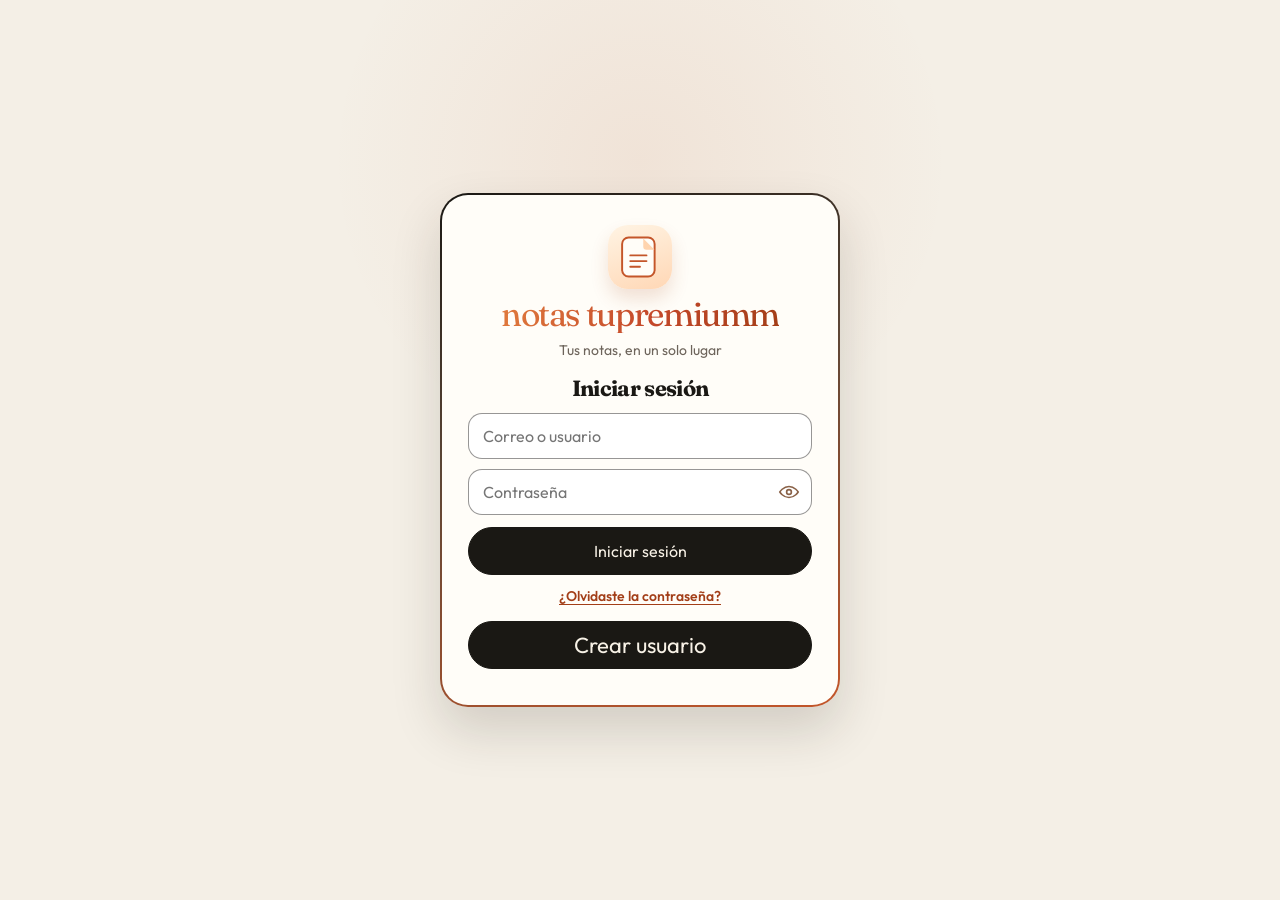
==== commit 1d75de83: "9" ====
--- a/index.html
+++ b/index.html
@@ -6,11 +6,13 @@
   <title>Bloc</title>
   <meta name="description" content="Notas con avisos. Selecciona una palabra y elige en el calendario cuándo debe sonar.">
   <meta name="theme-color" content="#1a1814">
-  <link rel="icon" href="favicon.svg?v=3" type="image/svg+xml">
+  <link rel="icon" href="favicon.ico?v=4" sizes="32x32">
+  <link rel="icon" href="favicon.svg?v=4" type="image/svg+xml">
+  <link rel="apple-touch-icon" href="favicon.png?v=4">
   <link rel="preconnect" href="https://fonts.googleapis.com">
   <link rel="preconnect" href="https://fonts.gstatic.com" crossorigin>
   <link href="https://fonts.googleapis.com/css2?family=Fraunces:opsz,wght@9..144,500;9..144,620&family=Outfit:wght@380;500;640&display=swap" rel="stylesheet">
-  <link rel="stylesheet" href="css/styles.css?v=244">
+  <link rel="stylesheet" href="css/styles.css?v=271">
   <script>
     try { if (!localStorage.getItem("bloc-cuenta")) document.documentElement.classList.add("locked-out"); } catch (e) {}
   </script>
@@ -127,17 +129,30 @@
     </main>
     <nav id="tool-bar" class="tool-bar" aria-label="Barra de herramientas">
         <div id="tool-scroll" class="tool-scroll">
-          <button type="button" class="tool-ico" data-tool="1" aria-label="Acceso 1"><svg viewBox="0 0 24 24" aria-hidden="true"><path d="M12 4.2a4.8 4.8 0 0 1 4.8 4.8c0 3-2 5.1-3.3 6.8-.4.6-.7 1-.7 1.6h-1.6c0-.6-.3-1-.7-1.6C9.2 14.1 7.2 12 7.2 9A4.8 4.8 0 0 1 12 4.2z" fill="none" stroke="currentColor" stroke-width="1.7"/><path d="M10 18.6h4" fill="none" stroke="currentColor" stroke-width="1.7" stroke-linecap="round"/></svg></button>
-          <button type="button" class="tool-ico" data-tool="2" aria-label="Acceso 2"><svg viewBox="0 0 24 24" aria-hidden="true"><path d="M14.2 4.8 19.2 9.8 8.5 20.5 3.8 20.2 3.5 15.5z" fill="none" stroke="currentColor" stroke-width="1.7" stroke-linejoin="round"/><path d="m12.6 6.4 5 5" fill="none" stroke="currentColor" stroke-width="1.7"/></svg></button>
-          <button type="button" class="tool-ico" data-tool="3" aria-label="Acceso 3"><svg viewBox="0 0 24 24" aria-hidden="true"><path d="m12 3.8 2.1 4.6 5 .6-3.7 3.4.9 4.9L12 15.1 7.7 17.3l.9-4.9L4.9 9l5-.6z" fill="none" stroke="currentColor" stroke-width="1.7" stroke-linejoin="round"/></svg></button>
-          <button type="button" class="tool-ico" data-tool="4" aria-label="Acceso 4"><svg viewBox="0 0 24 24" aria-hidden="true"><rect x="4" y="5.5" width="16" height="14" rx="2" fill="none" stroke="currentColor" stroke-width="1.7"/><path d="M4 10h16M8 4.2v3M16 4.2v3" fill="none" stroke="currentColor" stroke-width="1.7" stroke-linecap="round"/></svg></button>
-          <button type="button" class="tool-ico" data-tool="5" aria-label="Acceso 5"><svg viewBox="0 0 24 24" aria-hidden="true"><rect x="4" y="5.5" width="16" height="13" rx="2" fill="none" stroke="currentColor" stroke-width="1.7"/><circle cx="9" cy="10.5" r="1.4" fill="none" stroke="currentColor" stroke-width="1.6"/><path d="m4.8 16.2 4.2-3.4 2.6 2.1 2.4-2.6 5.2 4.2" fill="none" stroke="currentColor" stroke-width="1.7" stroke-linejoin="round"/></svg></button>
-          <button type="button" class="tool-ico" data-tool="6" aria-label="Acceso 6"><svg viewBox="0 0 24 24" aria-hidden="true"><path d="M7 4.5h7.2L19 9.2V19.5H7z" fill="none" stroke="currentColor" stroke-width="1.7" stroke-linejoin="round"/><path d="M14 4.6V9.4h5" fill="none" stroke="currentColor" stroke-width="1.7"/></svg></button>
-          <button type="button" class="tool-ico" data-tool="7" aria-label="Acceso 7"><svg viewBox="0 0 24 24" aria-hidden="true"><path d="M12 21s6.2-4.3 6.2-9.2A6.2 6.2 0 0 0 12 5.6a6.2 6.2 0 0 0-6.2 6.2C5.8 16.7 12 21 12 21z" fill="none" stroke="currentColor" stroke-width="1.7"/><circle cx="12" cy="11.6" r="1.8" fill="none" stroke="currentColor" stroke-width="1.6"/></svg></button>
-          <button type="button" class="tool-ico" data-tool="8" aria-label="Acceso 8"><svg viewBox="0 0 24 24" aria-hidden="true"><path d="M8 8.5h11.2v9.2H8z" fill="none" stroke="currentColor" stroke-width="1.7"/><path d="M4.8 6.2h11.2V8.5" fill="none" stroke="currentColor" stroke-width="1.7" stroke-linejoin="round"/></svg></button>
-          <button type="button" class="tool-ico" data-tool="9" aria-label="Acceso 9"><svg viewBox="0 0 24 24" aria-hidden="true"><path d="M7 5.2h8.2l3.6 3.6V19H7z" fill="none" stroke="currentColor" stroke-width="1.7" stroke-linejoin="round"/><path d="M15 5.2v3.6h3.6" fill="none" stroke="currentColor" stroke-width="1.7"/></svg></button>
-          <button type="button" class="tool-ico" data-tool="10" aria-label="Acceso 10"><svg viewBox="0 0 24 24" aria-hidden="true"><circle cx="12" cy="12" r="6.5" fill="none" stroke="currentColor" stroke-width="1.7"/><path d="M12 8.2v4.1l2.6 1.6" fill="none" stroke="currentColor" stroke-width="1.7" stroke-linecap="round"/></svg></button>
-        </div>
+          <button type="button" class="tool-ico" data-tool="bold" aria-label="Negrita"><svg viewBox="0 0 24 24" aria-hidden="true"><path d="M8 5.5h5.2a3.2 3.2 0 0 1 0 6.4H8zM8 11.9h6a3.3 3.3 0 0 1 0 6.6H8z" fill="none" stroke="currentColor" stroke-width="1.7" stroke-linejoin="round"/></svg></button>
+          <button type="button" class="tool-ico" data-tool="italic" aria-label="Cursiva"><svg viewBox="0 0 24 24" aria-hidden="true"><path d="M14 5.5h5M5 18.5h5M14.5 5.5 9.5 18.5" fill="none" stroke="currentColor" stroke-width="1.7" stroke-linecap="round"/></svg></button>
+          <button type="button" class="tool-ico tool-swatch" data-ink="0" hidden aria-label="Atajo de color 1"></button>
+          <button type="button" class="tool-ico tool-swatch" data-ink="1" hidden aria-label="Atajo de color 2"></button>
+          <button type="button" class="tool-ico tool-swatch" data-ink="2" hidden aria-label="Atajo de color 3"></button>
+          <button type="button" class="tool-ico" data-tool="strike" aria-label="Texto tachado"><svg viewBox="0 0 24 24" aria-hidden="true"><path d="M6 12h12M8 8.2c.6-1.6 2-2.4 4-2.4 2.4 0 3.8 1.2 3.8 2.8 0 .8-.4 1.5-1.1 2M8.4 15.6c.6 1.4 2 2.4 3.8 2.4 2.6 0 4.2-1.4 4.2-3.2" fill="none" stroke="currentColor" stroke-width="1.7" stroke-linecap="round"/></svg></button>
+          <button type="button" class="tool-ico" data-tool="under" aria-label="Subrayado"><svg viewBox="0 0 24 24" aria-hidden="true"><path d="M7 5v6.2a5 5 0 0 0 10 0V5M6 19h12" fill="none" stroke="currentColor" stroke-width="1.7" stroke-linecap="round"/></svg></button>
+          <button type="button" class="tool-ico" data-tool="ink" aria-label="Color del texto"><svg viewBox="0 0 24 24" aria-hidden="true"><path d="M7 16.5 14.8 8.7l2.5 2.5L9.5 19H7zM14.2 8.1l1.6-1.6a1.2 1.2 0 0 1 1.7 0l1 1a1.2 1.2 0 0 1 0 1.7l-1.6 1.6" fill="none" stroke="currentColor" stroke-width="1.7" stroke-linejoin="round"/></svg></button>
+          <button type="button" class="tool-ico" data-tool="mark" aria-label="Color de fondo del texto"><svg viewBox="0 0 24 24" aria-hidden="true"><path d="M4 18.5h9.2L19 13a2 2 0 0 0 0-2.8l-3.2-3.2a2 2 0 0 0-2.8 0L7 13.1z" fill="none" stroke="currentColor" stroke-width="1.7" stroke-linejoin="round"/><path d="M5 20h7" fill="none" stroke="currentColor" stroke-width="1.7" stroke-linecap="round"/></svg></button>
+          <button type="button" class="tool-ico" data-tool="clear" aria-label="Borrar todo el formato"><svg viewBox="0 0 24 24" aria-hidden="true"><path d="M5 7h10l-6 12H5L9.2 7M14 7l5 10" fill="none" stroke="currentColor" stroke-width="1.7" stroke-linecap="round" stroke-linejoin="round"/><path d="M4 19h16" fill="none" stroke="currentColor" stroke-width="1.7" stroke-linecap="round"/></svg></button>
+          <button type="button" class="tool-ico" data-tool="align" aria-label="Alineación"><svg viewBox="0 0 24 24" aria-hidden="true"><path d="M5 7h14M5 12h10M5 17h14" fill="none" stroke="currentColor" stroke-width="1.7" stroke-linecap="round"/></svg></button>
+          <button type="button" class="tool-ico" data-tool="ol" aria-label="Lista numerada"><svg viewBox="0 0 24 24" aria-hidden="true"><path d="M10 7h9M10 12h9M10 17h9M5 6.2h1.4V9M5 12.2h2.2M5 15.2h2.2l-2 2.2h2.2" fill="none" stroke="currentColor" stroke-width="1.7" stroke-linecap="round" stroke-linejoin="round"/></svg></button>
+          <button type="button" class="tool-ico" data-tool="ul" aria-label="Lista con puntos"><svg viewBox="0 0 24 24" aria-hidden="true"><path d="M10 7h9M10 12h9M10 17h9" fill="none" stroke="currentColor" stroke-width="1.7" stroke-linecap="round"/><circle cx="6" cy="7" r="1.1" fill="currentColor"/><circle cx="6" cy="12" r="1.1" fill="currentColor"/><circle cx="6" cy="17" r="1.1" fill="currentColor"/></svg></button>
+          <button type="button" class="tool-ico" data-tool="check" aria-label="Lista de casillas"><svg viewBox="0 0 24 24" aria-hidden="true"><rect x="4" y="5" width="6" height="6" rx="1" fill="none" stroke="currentColor" stroke-width="1.7"/><path d="M5.2 8.1 6.6 9.4 9 6.6M13 8h7M4 15.2h6M13 16h7" fill="none" stroke="currentColor" stroke-width="1.7" stroke-linecap="round"/></svg></button>
+          <button type="button" class="tool-ico" data-tool="font" aria-label="Tipo de fuente"><svg viewBox="0 0 24 24" aria-hidden="true"><path d="M6 18 11 6h2l5 12M8 14h8" fill="none" stroke="currentColor" stroke-width="1.7" stroke-linecap="round" stroke-linejoin="round"/></svg></button>
+          <button type="button" class="tool-ico" data-tool="image" aria-label="Insertar imagen"><svg viewBox="0 0 24 24" aria-hidden="true"><rect x="4" y="6" width="16" height="12" rx="1.6" fill="none" stroke="currentColor" stroke-width="1.7"/><circle cx="9" cy="10" r="1.3" fill="none" stroke="currentColor" stroke-width="1.5"/><path d="m5 16 4-3.2 2.4 2 2.2-2.2L19 16" fill="none" stroke="currentColor" stroke-width="1.7" stroke-linejoin="round"/></svg></button>
+          <button type="button" class="tool-ico" data-tool="file" aria-label="Adjuntar archivo"><svg viewBox="0 0 24 24" aria-hidden="true"><path d="M8 8.5 14.2 4a3 3 0 0 1 4.2 4.2l-8.2 8.2a2.2 2.2 0 0 1-3.1-3.1l7.4-7.4" fill="none" stroke="currentColor" stroke-width="1.7" stroke-linecap="round"/></svg></button>
+          <button type="button" class="tool-ico" data-tool="find" aria-label="Buscar texto"><svg viewBox="0 0 24 24" aria-hidden="true"><circle cx="11" cy="11" r="5.2" fill="none" stroke="currentColor" stroke-width="1.7"/><path d="m15.2 15.2 3.6 3.6" fill="none" stroke="currentColor" stroke-width="1.7" stroke-linecap="round"/></svg></button>
+          <button type="button" class="tool-ico" data-tool="copy" aria-label="Copiar"><svg viewBox="0 0 24 24" aria-hidden="true"><path d="M8 8.5h11.2v9.2H8z" fill="none" stroke="currentColor" stroke-width="1.7"/><path d="M4.8 6.2h11.2V8.5" fill="none" stroke="currentColor" stroke-width="1.7" stroke-linejoin="round"/></svg></button>
+        </div>
+        <input id="tool-ink" type="color" value="#1a1814" hidden aria-label="Elegir color del texto">
+        <input id="tool-mark" type="color" value="#fff3c4" hidden aria-label="Elegir color de fondo">
+        <input id="tool-image" type="file" accept="image/*" hidden>
+        <input id="tool-file" type="file" hidden>
       </nav>
   
   </div>
@@ -322,7 +337,7 @@
       <span id="eye-label">Ocultar panel</span>
       <span class="info-ico" data-info="Muestra u oculta el panel de la nota. Al entrar viene oculto." role="button" tabindex="0" aria-label="Qué hace el panel"><svg viewBox="0 0 24 24" width="18" height="18" aria-hidden="true"><circle cx="12" cy="12" r="9" fill="none" stroke="currentColor" stroke-width="1.8"/><path fill="currentColor" d="M11 10.2h2V17h-2zM11 7h2v2.1h-2z"/></svg></span>
     </button>
-    <button type="button" data-menu="editor" aria-label="Editor">
+    <button type="button" data-menu="editor" aria-label="Editar tamaños">
       <span class="menu-ico icon-editor">
         <svg viewBox="0 0 24 24" width="18" height="18" aria-hidden="true">
           <path fill="none" stroke="#fff" stroke-width="1.7" stroke-linecap="round" d="M4.5 8h9M4.5 16h8"/>
@@ -330,8 +345,8 @@
           <circle cx="15" cy="16" r="2.1" fill="none" stroke="#fff" stroke-width="1.7"/>
         </svg>
       </span>
-      <span>Editor</span>
-      <span class="info-ico" data-info="Ajusta la separación de las notas y un solo tamaño para todas las plantillas." role="button" tabindex="0" aria-label="Qué hace Editor"><svg viewBox="0 0 24 24" width="18" height="18" aria-hidden="true"><circle cx="12" cy="12" r="9" fill="none" stroke="currentColor" stroke-width="1.8"/><path fill="currentColor" d="M11 10.2h2V17h-2zM11 7h2v2.1h-2z"/></svg></span>
+      <span>Editar tamaños</span>
+      <span class="info-ico" data-info="Ajusta la separación de las notas y un solo tamaño para todas las plantillas." role="button" tabindex="0" aria-label="Qué hace Editar tamaños"><svg viewBox="0 0 24 24" width="18" height="18" aria-hidden="true"><circle cx="12" cy="12" r="9" fill="none" stroke="currentColor" stroke-width="1.8"/><path fill="currentColor" d="M11 10.2h2V17h-2zM11 7h2v2.1h-2z"/></svg></span>
     </button>
     <button type="button" data-menu="export">
       <span class="menu-ico icon-export">
@@ -500,6 +515,24 @@
     </div>
   </div>
 
+  <div id="tool-pos-modal" class="modal" hidden>
+    <div class="modal-card paper-card info-card" role="dialog" aria-modal="true" aria-labelledby="tool-pos-heading">
+      <div class="modal-head look-head">
+        <h2 id="tool-pos-heading">Escribe el número de cada opción</h2>
+        <button type="button" id="tool-pos-close" class="icon-btn" aria-label="Cerrar">✕</button>
+      </div>
+      <p id="tool-pos-text" class="info-text">El 1 queda primero en la barra. Si eliges otro número, las demás opciones se corren para dejarle el lugar.</p>
+      <label class="tool-pos-field">
+        <span id="tool-pos-name">Opción</span>
+        <input id="tool-pos-input" type="number" min="1" step="1" inputmode="numeric" aria-label="Nuevo puesto">
+      </label>
+      <div class="modal-actions">
+        <button type="button" id="tool-pos-cancel" class="ghost">Cancelar</button>
+        <button type="button" id="tool-pos-save" class="solid">Guardar</button>
+      </div>
+    </div>
+  </div>
+
   <div id="sure-modal" class="modal" hidden>
     <div class="modal-card paper-card info-card" role="dialog" aria-modal="true" aria-labelledby="sure-heading">
       <div class="modal-head look-head">
@@ -527,7 +560,7 @@
   <div id="tpl-look-modal" class="modal" hidden>
     <div class="modal-card paper-card" role="dialog" aria-modal="true" aria-labelledby="tpl-look-heading">
       <div class="modal-head look-head">
-        <h2 id="tpl-look-heading">Editor</h2>
+        <h2 id="tpl-look-heading">Editar tamaños</h2>
         <button type="button" id="tpl-look-close" class="icon-btn" aria-label="Cerrar">✕</button>
       </div>
       <div class="look-row">
@@ -905,9 +938,12 @@
         <select id="user-edit-price" name="user-edit-price" aria-label="Precio del super" hidden>
           <option value="principal">Principal</option>
         </select>
-        <label class="info-switch"><input id="user-edit-negative" type="checkbox" name="user-edit-negative"> Puede quedar con saldo negativo</label>
-        <label class="info-switch"><input id="user-edit-permanent" type="checkbox" name="user-edit-permanent"> Permanente, sin cobro</label>
-        <label class="info-switch" id="user-edit-create-row" hidden><input id="user-edit-create" type="checkbox" name="user-edit-create"> Puede crear usuarios registro</label>
+        <div class="edit-checks">
+          <label class="info-switch"><input id="user-edit-negative" type="checkbox" name="user-edit-negative"> Puede quedar con saldo negativo</label>
+          <label class="info-switch"><input id="user-edit-unlimited" type="checkbox" name="user-edit-unlimited"> Puede tener saldo ilimitado</label>
+          <label class="info-switch"><input id="user-edit-permanent" type="checkbox" name="user-edit-permanent"> Permanente, sin cobro</label>
+          <label class="info-switch" id="user-edit-create-row" hidden><input id="user-edit-create" type="checkbox" name="user-edit-create"> Puede crear usuarios registro</label>
+        </div>
         <p id="user-edit-error" class="cal-conflict" hidden></p>
         <button type="button" id="user-edit-save" class="solid">Guardar</button>
       </form>
@@ -1036,6 +1072,7 @@
           <div id="account-admin" hidden>
             <div class="section-line section-line-start">
               <h3>Usuarios</h3>
+              <span class="section-dash" aria-hidden="true">-</span>
               <button type="button" id="open-prices" class="ghost tiny" hidden>Membresías</button>
             </div>
           <div class="user-tools">
@@ -1187,15 +1224,24 @@
           </div>
         </div>
       </div>
-      <a class="login-forgot" href="/privacidad.html">Política de privacidad</a>
+      <a id="privacy-link" class="login-forgot" href="/privacidad.html" hidden>Política de privacidad</a>
+    </div>
+  </section>
+
+  <section id="tool-order-page" class="account-page" hidden>
+    <div class="account-block">
+      <p class="color-note-title">Toca un número para cambiar su puesto.</p>
+      <ul id="tool-order-list" class="order-list"></ul>
     </div>
   </section>
 
   <section id="shortcuts-page" class="account-page" hidden>
     <div class="account-block">
-      <div class="section-line">
-        <h3>Accesos directos</h3>
-        <button type="button" id="shortcuts-back" class="ghost tiny">Volver</button>
+      <div class="edit-row"><span class="edit-copy"><strong>Deshacer acción</strong></span><button type="button" class="switch is-on" data-bar="undo" aria-pressed="true" aria-label="Deshacer acción"></button></div>
+      <div class="edit-row"><span class="edit-copy"><strong>Rehacer acción</strong></span><button type="button" class="switch is-on" data-bar="redo" aria-pressed="true" aria-label="Rehacer acción"></button></div>
+      <div class="edit-row">
+        <span class="edit-copy"><strong>Mostrar icono de notificaciones</strong></span>
+        <button type="button" id="shortcut-show-notify" class="switch is-on" aria-pressed="true" aria-label="Mostrar icono de notificaciones"></button>
       </div>
       <div class="shortcut-row">
         <span>Tema oscuro</span>
@@ -1209,10 +1255,84 @@
         <span>Importar</span>
         <button type="button" id="shortcut-import" class="switch is-on" aria-pressed="true" aria-label="Importar"></button>
       </div>
-      <div class="shortcut-row">
-        <span>Ocultar barra de herramientas</span>
-        <button type="button" id="shortcut-hide-tools" class="switch" aria-pressed="false" aria-label="Ocultar barra de herramientas"></button>
-      </div>
+      <h3 class="edit-sec-title">Edición y seguridad</h3>
+      <div id="edit-sec">
+        <div class="edit-row">
+          <span class="edit-ico" aria-hidden="true"><svg viewBox="0 0 24 24" width="26" height="26"><path d="M12 4.2a7.2 7.2 0 0 1 7.2 7.2c0 2.2-1.2 3.6-2.2 4.6-.5.5-.8 1.1-.8 1.8h-8.4c0-.7-.3-1.3-.8-1.8-1-1-2.2-2.4-2.2-4.6A7.2 7.2 0 0 1 12 4.2z" fill="none" stroke="currentColor" stroke-width="1.7"/><path d="M9.2 20.2h5.6" fill="none" stroke="currentColor" stroke-width="1.7" stroke-linecap="round"/></svg></span>
+          <span class="edit-copy"><strong>Selecciona un color</strong><small>Cambia el color de la aplicación</small></span>
+          <button type="button" id="tool-color" class="switch is-on" aria-pressed="true" aria-label="Selecciona un color"></button>
+        </div>
+        <div class="edit-row">
+          <span class="edit-ico" aria-hidden="true"><svg viewBox="0 0 24 24" width="26" height="26"><path d="M5 19.2h8.2l6-6.1a2.2 2.2 0 0 0 0-3.1l-2.2-2.2a2.2 2.2 0 0 0-3.1 0L5 16.8z" fill="none" stroke="currentColor" stroke-width="1.7" stroke-linejoin="round"/><path d="M4.2 20.2h6.2" fill="none" stroke="currentColor" stroke-width="1.7" stroke-linecap="round"/></svg></span>
+          <span class="edit-copy edit-inline"><strong>Borrar</strong><button type="button" class="info-ico" data-info="Borra la nota que elijas. Si está apagado, no se puede eliminar." aria-label="Qué hace borrar"><svg viewBox="0 0 24 24" width="16" height="16"><circle cx="12" cy="12" r="8" fill="none" stroke="currentColor" stroke-width="1.7"/><path fill="currentColor" d="M11 10h2v6h-2zM11 7h2v2h-2z"/></svg></button></span>
+          <button type="button" id="tool-delete" class="switch is-on" aria-pressed="true" aria-label="Borrar"></button>
+        </div>
+        <div class="edit-row">
+          <span class="edit-ico" aria-hidden="true"><svg viewBox="0 0 24 24" width="26" height="26"><rect x="8" y="7" width="11" height="13" rx="1.6" fill="none" stroke="currentColor" stroke-width="1.7"/><path d="M5 16.5V5.6h10.2" fill="none" stroke="currentColor" stroke-width="1.7" stroke-linejoin="round"/></svg></span>
+          <span class="edit-copy edit-inline"><strong>Copiar</strong><button type="button" class="info-ico" data-info="Copia el texto de la nota abierta con el icono de las dos hojas en la barra." aria-label="Qué hace copiar"><svg viewBox="0 0 24 24" width="16" height="16"><circle cx="12" cy="12" r="8" fill="none" stroke="currentColor" stroke-width="1.7"/><path fill="currentColor" d="M11 10h2v6h-2zM11 7h2v2h-2z"/></svg></button></span>
+          <button type="button" id="tool-copy" class="switch is-on" aria-pressed="true" aria-label="Copiar"></button>
+        </div>
+        <div class="edit-row">
+          <span class="edit-ico" aria-hidden="true"><svg viewBox="0 0 24 24" width="26" height="26"><path d="M7.2 8.2A6.2 6.2 0 0 1 16.8 7M16.8 15.8A6.2 6.2 0 0 1 7.2 17" fill="none" stroke="currentColor" stroke-width="1.7" stroke-linecap="round"/><path d="M16.2 4.8v3.2h-3.2M7.8 19.2v-3.2h3.2" fill="none" stroke="currentColor" stroke-width="1.7" stroke-linecap="round" stroke-linejoin="round"/></svg></span>
+          <span class="edit-copy"><strong>Repetir texto</strong><small>Escribe un texto una vez y aparece en los días que elijas</small></span>
+          <button type="button" id="tool-repeat" class="switch" aria-pressed="false" aria-label="Repetir texto"></button>
+        </div>
+        <div class="edit-row">
+          <span class="edit-ico" aria-hidden="true"><svg viewBox="0 0 24 24" width="26" height="26"><circle cx="12" cy="12" r="7.2" fill="none" stroke="currentColor" stroke-width="1.7"/><path d="M7 17 17 7" fill="none" stroke="currentColor" stroke-width="1.7" stroke-linecap="round"/></svg></span>
+          <span class="edit-copy"><strong>Desactivar la edición de texto</strong><small>Bloquea las hojas para que nada se cambie por accidente</small></span>
+          <button type="button" id="tool-lock-edit" class="switch" aria-pressed="false" aria-label="Desactivar la edición de texto"></button>
+        </div>
+        <div class="edit-row">
+          <span class="edit-ico" aria-hidden="true"><svg viewBox="0 0 24 24" width="26" height="26"><rect x="6" y="10.5" width="12" height="8.5" rx="1.6" fill="none" stroke="currentColor" stroke-width="1.7"/><path d="M8.5 10.5V8.2a3.5 3.5 0 0 1 7 0v2.3" fill="none" stroke="currentColor" stroke-width="1.7"/></svg></span>
+          <span class="edit-copy"><strong>Solicitar contraseña para abrir la aplicación</strong><small>Pide la contraseña maestra al entrar</small></span>
+          <button type="button" id="tool-applock" class="switch" aria-pressed="false" aria-label="Solicitar contraseña para abrir la aplicación"></button>
+        </div>
+      </div>
+      <h3 class="edit-sec-title">Barra de herramientas</h3>
+      <div id="bar-sec">
+        <div class="edit-row">
+          <span class="edit-copy"><strong>Mostrar la barra de formato</strong><small>Cuando está desactivada, la barra de formato no aparece nunca mientras editas</small></span>
+          <button type="button" id="shortcut-hide-tools" class="switch is-on" aria-pressed="true" aria-label="Mostrar la barra de formato"></button>
+        </div>
+        <div class="edit-row">
+          <span class="edit-copy"><strong>Ocultar automáticamente la barra de edición</strong><small>Se esconde mientras escribes y vuelve al seleccionar texto</small></span>
+          <button type="button" id="tool-autohide" class="switch" aria-pressed="false" aria-label="Ocultar automáticamente la barra de edición"></button>
+        </div>
+        <label class="edit-row">
+          <span class="edit-copy"><strong>Tamaño</strong></span>
+          <input id="bar-size" type="range" min="36" max="64" step="1" value="46" aria-label="Tamaño de la barra">
+        </label>
+        <div class="edit-row">
+          <span class="edit-copy"><strong>Atajos de color en la barra de herramientas</strong><small>Tres colores para pintar el texto sin abrir el selector</small></span>
+          <button type="button" id="tool-color-shortcuts" class="switch" aria-pressed="false" aria-label="Atajos de color"></button>
+        </div>
+        <div id="ink-picks" class="ink-picks" hidden>
+          <input id="ink-1" type="color" value="#c45b52" aria-label="Atajo de color 1">
+          <input id="ink-2" type="color" value="#1a1814" aria-label="Atajo de color 2">
+          <input id="ink-3" type="color" value="#2f6f4e" aria-label="Atajo de color 3">
+        </div>
+        <div class="edit-row"><span class="edit-copy"><strong>Negrita</strong></span><button type="button" class="switch is-on" data-bar="bold" aria-pressed="true" aria-label="Negrita"></button></div>
+        <div class="edit-row"><span class="edit-copy"><strong>Cursiva</strong></span><button type="button" class="switch is-on" data-bar="italic" aria-pressed="true" aria-label="Cursiva"></button></div>
+        <div class="edit-row"><span class="edit-copy"><strong>Texto tachado</strong></span><button type="button" class="switch is-on" data-bar="strike" aria-pressed="true" aria-label="Texto tachado"></button></div>
+        <div class="edit-row"><span class="edit-copy"><strong>Subrayado</strong></span><button type="button" class="switch is-on" data-bar="under" aria-pressed="true" aria-label="Subrayado"></button></div>
+        <div class="edit-row"><span class="edit-copy"><strong>Color del texto</strong></span><button type="button" class="switch is-on" data-bar="ink" aria-pressed="true" aria-label="Color del texto"></button></div>
+        <div class="edit-row"><span class="edit-copy"><strong>Color de fondo del texto</strong></span><button type="button" class="switch is-on" data-bar="mark" aria-pressed="true" aria-label="Color de fondo del texto"></button></div>
+        <div class="edit-row"><span class="edit-copy"><strong>Borrar todo el formato</strong></span><button type="button" class="switch is-on" data-bar="clear" aria-pressed="true" aria-label="Borrar todo el formato"></button></div>
+        <div class="edit-row"><span class="edit-copy"><strong>Alineación</strong></span><button type="button" class="switch is-on" data-bar="align" aria-pressed="true" aria-label="Alineación"></button></div>
+        <div class="edit-row"><span class="edit-copy"><strong>Lista numerada</strong></span><button type="button" class="switch is-on" data-bar="ol" aria-pressed="true" aria-label="Lista numerada"></button></div>
+        <div class="edit-row"><span class="edit-copy"><strong>Lista con puntos</strong></span><button type="button" class="switch is-on" data-bar="ul" aria-pressed="true" aria-label="Lista con puntos"></button></div>
+        <div class="edit-row"><span class="edit-copy"><strong>Lista de casillas de verificación</strong></span><button type="button" class="switch is-on" data-bar="check" aria-pressed="true" aria-label="Lista de casillas de verificación"></button></div>
+        <div class="edit-row"><span class="edit-copy"><strong>Tipo de fuente</strong></span><button type="button" class="switch is-on" data-bar="font" aria-pressed="true" aria-label="Tipo de fuente"></button></div>
+        <div class="edit-row"><span class="edit-copy"><strong>Insertar imagen</strong></span><button type="button" class="switch is-on" data-bar="image" aria-pressed="true" aria-label="Insertar imagen"></button></div>
+        <div class="edit-row"><span class="edit-copy"><strong>Adjuntar archivo</strong></span><button type="button" class="switch is-on" data-bar="file" aria-pressed="true" aria-label="Adjuntar archivo"></button></div>
+        <div class="edit-row"><span class="edit-copy"><strong>Campo de búsqueda de texto</strong></span><button type="button" class="switch is-on" data-bar="find" aria-pressed="true" aria-label="Campo de búsqueda de texto"></button></div>
+        <div class="edit-row"><span class="edit-copy"><strong>Copiar</strong></span><button type="button" class="switch is-on" data-bar="copy" aria-pressed="true" aria-label="Copiar"></button></div>
+      </div>
+      <button type="button" id="open-tool-order" class="edit-row edit-link">
+        <span class="edit-ico" aria-hidden="true"><svg viewBox="0 0 24 24" width="26" height="26"><path d="M8 7h11M8 12h11M8 17h11M5 7h.01M5 12h.01M5 17h.01" fill="none" stroke="currentColor" stroke-width="1.7" stroke-linecap="round"/></svg></span>
+        <span class="edit-copy"><strong>Orden de la barra de herramientas</strong></span>
+      </button>
+      <h3 class="edit-sec-title">Seguridad y notificaciones</h3>
       <div class="shortcut-row">
         <span>Ocultar editor</span>
         <button type="button" id="shortcut-hide-editor" class="switch" aria-pressed="false" aria-label="Ocultar editor"></button>
@@ -1252,12 +1372,8 @@
         </label>
       </div>
       <label class="info-switch">
-        <input id="open-full" name="open-full" type="checkbox">
-        Abrir la nota a pantalla completa
-      </label>
-      <label class="info-switch">
         <input id="show-panel" name="show-panel" type="checkbox">
-        Mostrar el panel de al lado
+        En notas
       </label>
       <label class="info-switch">
         <input id="ask-password" name="ask-password" type="checkbox">
@@ -1276,18 +1392,27 @@
 
   <section id="prices-page" class="account-page" hidden>
     <div class="account-block">
-      <div class="section-line section-line-end">
-        <button type="button" id="prices-back" class="ghost tiny">Volver</button>
-      </div>
       <p class="color-note-title">El principal es el precio que ve el usuario. Los demás quedan para los super.</p>
+      <div id="price-tools" class="user-tools" hidden>
+        <label class="search-wrap">
+          <span class="sr">Buscar precio</span>
+          <input id="price-search" name="price-search" type="search" placeholder="Buscar precio" autocomplete="off">
+          <button type="button" id="price-search-clear" class="search-clear" hidden aria-label="Borrar búsqueda">✕</button>
+        </label>
+      </div>
       <ul id="price-list" class="user-rows"></ul>
-      <h3>Crear precio</h3>
+      <div id="price-pager" class="user-pager" hidden>
+        <button type="button" id="price-prev" class="solid">Anterior</button>
+        <span id="price-page">Página 1 de 1</span>
+        <button type="button" id="price-next" class="solid">Siguiente</button>
+      </div>
       <form id="price-create" name="price-create" class="login-field-stack">
         <input id="price-name" name="price-name" type="text" autocomplete="off" placeholder="Nombre del precio" aria-label="Nombre del precio">
         <input id="price-month" name="price-month" type="text" inputmode="decimal" autocomplete="off" placeholder="1 mes" aria-label="Precio 1 mes">
-        <input id="price-quarter" name="price-quarter" type="text" inputmode="decimal" autocomplete="off" placeholder="3 meses" aria-label="Precio 3 meses">
-        <input id="price-half" name="price-half" type="text" inputmode="decimal" autocomplete="off" placeholder="6 meses" aria-label="Precio 6 meses">
-        <input id="price-year" name="price-year" type="text" inputmode="decimal" autocomplete="off" placeholder="1 año" aria-label="Precio 1 año">
+        <input id="price-quarter" name="price-quarter" type="text" readonly tabindex="-1" placeholder="3 meses · 10%" aria-label="Precio 3 meses con 10%">
+        <input id="price-half" name="price-half" type="text" readonly tabindex="-1" placeholder="6 meses · 20%" aria-label="Precio 6 meses con 20%">
+        <input id="price-year" name="price-year" type="text" readonly tabindex="-1" placeholder="1 año · 30%" aria-label="Precio 1 año con 30%">
+        <p class="price-auto-note">3 meses, 6 meses y 1 año se calculan solos: 10%, 20% y 30%.</p>
         <button type="submit" class="solid">Crear precio</button>
         <p id="price-create-note" class="color-note-title" hidden></p>
       </form>
@@ -1304,14 +1429,42 @@
         <input id="price-edit-name" type="text" autocomplete="off" placeholder="Nombre" aria-label="Nombre del precio" name="price-edit-name">
         <div class="price-grid">
           <input id="price-edit-month" type="text" inputmode="decimal" autocomplete="off" placeholder="1 mes" aria-label="Precio 1 mes" name="price-edit-month">
-          <input id="price-edit-quarter" type="text" inputmode="decimal" autocomplete="off" placeholder="3 meses" aria-label="Precio 3 meses" name="price-edit-quarter">
-          <input id="price-edit-half" type="text" inputmode="decimal" autocomplete="off" placeholder="6 meses" aria-label="Precio 6 meses" name="price-edit-half">
-          <input id="price-edit-year" type="text" inputmode="decimal" autocomplete="off" placeholder="1 año" aria-label="Precio 1 año" name="price-edit-year">
+          <input id="price-edit-quarter" type="text" readonly tabindex="-1" placeholder="3 meses · 10%" aria-label="Precio 3 meses con 10%" name="price-edit-quarter">
+          <input id="price-edit-half" type="text" readonly tabindex="-1" placeholder="6 meses · 20%" aria-label="Precio 6 meses con 20%" name="price-edit-half">
+          <input id="price-edit-year" type="text" readonly tabindex="-1" placeholder="1 año · 30%" aria-label="Precio 1 año con 30%" name="price-edit-year">
         </div>
         <p id="price-edit-note" class="color-note-title">El usuario ve el precio principal.</p>
+        <button type="button" id="price-edit-users" class="solid">Usuarios</button>
         <p id="price-edit-error" class="cal-conflict" hidden></p>
         <button type="button" id="price-edit-save" class="solid">Guardar</button>
       </form>
+    </div>
+  </div>
+
+  <div id="price-users-modal" class="modal" hidden>
+    <div class="modal-card paper-card info-card" role="dialog" aria-modal="true" aria-labelledby="price-users-heading">
+      <div class="modal-head look-head">
+        <h2 id="price-users-heading">Usuarios</h2>
+        <button type="button" id="price-users-close" class="icon-btn" aria-label="Cerrar">✕</button>
+      </div>
+      <p class="info-text">Cualquier usuario puede llevar este precio. El super lo usa para crear cupones con su saldo y para dar membresías a los usuarios que él creó.</p>
+      <input id="price-user-find" type="search" placeholder="Buscar usuario" aria-label="Buscar usuario" autocomplete="off">
+      <div id="price-user-list" class="price-user-list"></div>
+      <button type="button" id="price-users-done" class="solid">Listo</button>
+    </div>
+  </div>
+
+  <div id="price-drop-modal" class="modal" hidden>
+    <div class="modal-card paper-card info-card" role="dialog" aria-modal="true" aria-labelledby="price-drop-heading">
+      <div class="modal-head look-head">
+        <h2 id="price-drop-heading">Quitar precio</h2>
+        <button type="button" id="price-drop-close" class="icon-btn" aria-label="Cerrar">✕</button>
+      </div>
+      <p id="price-drop-text" class="info-text"></p>
+      <div class="modal-actions">
+        <button type="button" id="price-drop-cancel" class="ghost">Cancelar</button>
+        <button type="button" id="price-drop-yes" class="solid">Quitar</button>
+      </div>
     </div>
   </div>
 
@@ -1322,7 +1475,60 @@
       <div id="plan-box" class="plan-box">
         <div id="plan-perks" class="plan-perks" hidden>
           <p>Incluye</p>
-          <ul id="plan-copy"></ul>
+          <div id="plan-copy" class="perk-show">
+            <article class="perk">
+              <h3>Notas y plantillas</h3>
+              <div class="perk-shot perk-notes" aria-hidden="true">
+                <div class="perk-chips"><span>Matemática</span><b>Compras</b><span>Cita médica</span></div>
+                <i><em>1</em>Leche, pan, fruta</i>
+                <i><em>2</em>Huevos</i>
+                <i><em>3</em>Café</i>
+              </div>
+              <small>Escribes, las ordenas por plantilla y abres la nota al lado o a pantalla completa.</small>
+            </article>
+            <article class="perk">
+              <h3>Avisos</h3>
+              <div class="perk-shot perk-cal" aria-hidden="true">
+                <div class="perk-days"><span>L</span><span>M</span><span>X</span><b>J<small>8:00</small></b><span>V</span><span>S</span><span>D</span></div>
+                <strong>Compras · 8:00 a. m.</strong>
+              </div>
+              <small>Eliges el día y la hora. La campana avisa en todas las plantillas, también de lo que está por vencer.</small>
+            </article>
+            <article class="perk">
+              <h3>Gastos por categoría</h3>
+              <div class="perk-shot perk-spend" aria-hidden="true">
+                <i><em></em>Compras<b>$15.000</b></i>
+                <i><em></em>Casa<b>$8.000</b></i>
+                <i><em></em>Salud<b>$4.000</b></i>
+              </div>
+              <small>Cada plantilla suma lo que anotas y lo separa por categoría.</small>
+            </article>
+            <article class="perk">
+              <h3>Formato de texto</h3>
+              <div class="perk-shot perk-format" aria-hidden="true">
+                <div class="perk-tools"><span>B</span><span>I</span><span>S</span><span>U</span><span class="ink"></span><span class="mark"></span><span>1.</span><span>•</span><span>☐</span></div>
+                <p><b>Leche</b>, <i>pan</i> y <s>fruta</s> <u>fresca</u></p>
+              </div>
+              <small>Negrita, cursiva, tachado, subrayado, colores, listas, casillas, fuente, imagen, archivo, buscar y copiar.</small>
+            </article>
+            <article class="perk">
+              <h3>La barra a tu medida</h3>
+              <div class="perk-shot perk-order" aria-hidden="true">
+                <div><b>1</b>Negrita</div><div><b>2</b>Cursiva</div>
+                <div><b>3</b>Tachado</div><div><b>4</b>Subrayado</div>
+                <span class="perk-size"><span>Tamaño</span><i></i></span>
+              </div>
+              <small>Cambias el orden con un número, el tamaño y tres atajos de color. También deshacer, rehacer y ocultar la barra.</small>
+            </article>
+            <article class="perk">
+              <h3>Copias y seguridad</h3>
+              <div class="perk-shot perk-safe" aria-hidden="true">
+                <i><em></em><span>Copia de hoy</span><b>Exportar</b></i>
+                <i><em></em><span>Contraseña</span><b>Activa</b></i>
+              </div>
+              <small>Exportas e importas una copia, proteges una nota y puedes pedir contraseña para abrir la aplicación.</small>
+            </article>
+          </div>
         </div>
         <div id="plan-periods" class="plan-periods"></div>
         <button type="button" id="plan-use-balance" class="solid">Activar con saldo</button>
@@ -1367,15 +1573,15 @@
     </div>
   </section>
 
-  <script src="js/app.js?v=99"></script>
-  <script src="js/features.js?v=91"></script>
-  <script src="js/account.js?v=85"></script>
+  <script src="js/app.js?v=110"></script>
+  <script src="js/features.js?v=108"></script>
+  <script src="js/account.js?v=93"></script>
   <script>
     if ("serviceWorker" in navigator && location.protocol.indexOf("http") === 0) {
       navigator.serviceWorker.register("sw.js").catch(function () {});
     }
   </script>
-  <script src="js/payments.js?v=18"></script>
+  <script src="js/payments.js?v=25"></script>
   <script src="js/spend.js?v=17"></script>
 </body>
 </html>
--- a/css/styles.css
+++ b/css/styles.css
@@ -189,6 +189,7 @@
 #btn-eye[aria-pressed="false"] { filter: saturate(0.55) brightness(0.86); }
 
 .notify-wrap { position: relative; }
+body.hide-notify .notify-wrap { display: none; }
 
 .notify-panel {
   position: absolute;
@@ -1181,6 +1182,9 @@
   text-align: left;
 }
 
+body.shortcuts-open #account-who,
+body.prices-open #account-who { display: none; }
+
 #btn-back-home { display: none; }
 body.account-open #btn-back-home { display: grid; }
 body.account-open .search-row,
@@ -1352,26 +1356,129 @@
   background-color: #2f6a52;
   background-image: url("data:image/svg+xml;utf8,<svg xmlns='http://www.w3.org/2000/svg' viewBox='0 0 24 24'><path fill='none' stroke='%23fff' stroke-width='2.4' stroke-linecap='round' stroke-linejoin='round' d='M6 12.5 10.2 16.5 18 8'/></svg>");
 }
-.plan-perks { margin: 0 0 6px; padding: 14px 14px 12px; border-radius: 16px; background: #f6f1e8; }
+.plan-perks { margin: 0 0 6px; padding: 16px 12px 8px; border-radius: 16px; background: #f6f1e8; }
 .plan-perks[hidden] { display: none; }
-.plan-perks p {
-  margin: 0 0 10px;
+.plan-perks > p {
+  margin: 0 0 12px;
   text-align: center;
   font-size: 12px;
   letter-spacing: 0.16em;
   text-transform: uppercase;
   color: #6d6458;
 }
-.plan-perks ul { list-style: none; margin: 0; padding: 0; display: grid; gap: 8px; }
-.plan-perks li { display: flex; align-items: center; gap: 8px; font-size: 15px; line-height: 1.3; }
-.plan-perks li::before {
-  content: "";
-  width: 18px;
+.perk-show { display: grid; gap: 16px; }
+.perk h3 { margin: 0 0 8px; font-size: 16px; text-align: center; }
+.perk small { display: block; margin: 8px 4px 0; color: #6d6458; font-size: 13px; line-height: 1.35; text-align: center; }
+.perk-shot {
+  border-radius: 16px;
+  background: #fffdf8;
+  border: 1px solid rgba(26, 24, 20, 0.08);
+  box-shadow: 0 8px 18px rgba(62, 48, 32, 0.08);
+  overflow: hidden;
+}
+.perk-notes { padding: 10px; }
+.perk-chips { display: flex; gap: 6px; margin-bottom: 8px; }
+.perk-chips span, .perk-chips b {
+  padding: 4px 8px;
+  border-radius: 999px;
+  background: #efe6d8;
+  font-size: 12px;
+  font-weight: 650;
+  white-space: nowrap;
+}
+.perk-chips b { background: #1a1814; color: #fff; }
+.perk-notes i {
+  display: flex;
+  align-items: center;
+  gap: 8px;
+  height: 28px;
+  margin-top: 4px;
+  padding: 0 8px;
+  border-radius: 8px;
+  background: #f3e2b8;
+  font-style: normal;
+  font-size: 13px;
+}
+.perk-notes em {
+  width: 16px;
+  font-style: normal;
+  font-weight: 700;
+  color: #8d4b43;
+}
+.perk-cal { padding: 12px 10px 10px; background: linear-gradient(180deg, #fff7ea, #fffdf8); }
+.perk-days { display: grid; grid-template-columns: repeat(7, 1fr); gap: 4px; text-align: center; }
+.perk-days span, .perk-days b {
+  display: grid;
+  place-items: center;
+  height: 36px;
+  border-radius: 10px;
+  background: #fff;
+  font-size: 12px;
+}
+.perk-days b { background: #1a1814; color: #fff; }
+.perk-days small { display: block; font-size: 8px; color: #f6efe4; }
+.perk-cal > strong { display: block; margin-top: 8px; text-align: center; font-size: 13px; }
+.perk-spend { padding: 8px; display: grid; gap: 6px; }
+.perk-spend i {
+  display: grid;
+  grid-template-columns: 12px 1fr auto;
+  align-items: center;
+  gap: 8px;
+  height: 34px;
+  padding: 0 10px;
+  border-radius: 10px;
+  background: #fff;
+  font-style: normal;
+  font-size: 13px;
+}
+.perk-spend em { width: 12px; height: 12px; border-radius: 50%; }
+.perk-spend i:nth-child(1) em { background: #c45b52; }
+.perk-spend i:nth-child(2) em { background: #3e4a5a; }
+.perk-spend i:nth-child(3) em { background: #2f6a52; }
+.perk-format { background: #3e4a5a; padding: 10px; }
+.perk-tools { display: flex; flex-wrap: wrap; gap: 6px; }
+.perk-tools span {
+  display: grid;
+  place-items: center;
+  width: 32px;
+  height: 32px;
+  border-radius: 10px;
+  background: #2d3846;
+  color: #fff;
+  font-size: 13px;
+  font-weight: 700;
+}
+.perk-tools .ink { background: #c45b52; }
+.perk-tools .mark { background: #e7c56a; }
+.perk-format p { margin: 8px 0 0; color: #1a1814; background: #fff8ea; border-radius: 10px; padding: 8px 10px; font-size: 14px; }
+.perk-order { display: grid; grid-template-columns: 1fr 1fr; gap: 4px 12px; padding: 10px 12px; }
+.perk-order div { display: flex; align-items: center; gap: 6px; font-size: 13px; }
+.perk-order b {
+  width: 22px;
   height: 18px;
-  flex: 0 0 18px;
-  border-radius: 50%;
-  background: #2f6a52 url("data:image/svg+xml;utf8,<svg xmlns='http://www.w3.org/2000/svg' viewBox='0 0 24 24'><path fill='none' stroke='%23fff' stroke-width='3' stroke-linecap='round' stroke-linejoin='round' d='M5 12.5 10 17.5 19 7'/></svg>") center / 12px no-repeat;
-}
+  border-radius: 5px;
+  border: 1px solid #e4d3c4;
+  text-align: center;
+  font-size: 12px;
+  line-height: 16px;
+}
+.perk-order .perk-size { grid-column: 1 / -1; display: flex; align-items: center; gap: 8px; margin-top: 4px; font-size: 13px; }
+.perk-order i { flex: 1; height: 6px; border-radius: 99px; background: linear-gradient(90deg, #8d4b43 58%, #e7dfd4 58%); }
+.perk-safe { padding: 8px; display: grid; gap: 6px; }
+.perk-safe i {
+  display: grid;
+  grid-template-columns: 28px 1fr auto;
+  align-items: center;
+  gap: 8px;
+  height: 40px;
+  padding: 0 10px;
+  border-radius: 12px;
+  background: #fff;
+  font-style: normal;
+}
+.perk-safe em { width: 28px; height: 28px; border-radius: 50%; background: #1a1814; }
+.perk-safe span { font-size: 13px; white-space: nowrap; }
+.perk-safe b { font-size: 12px; color: #2f6a52; }
 .plan-offer, .plan-reload {
   position: relative;
   border: 2px solid rgba(26, 24, 20, 0.16);
@@ -1647,10 +1754,15 @@
   background: #1a1814;
   border-color: #1a1814;
   color: #fff;
-  padding: 1px 8px;
-  font-size: 12px;
+  padding: 2px 12px;
+  font-size: 18px;
+  font-weight: 700;
   line-height: 1.2;
 }
+.section-dash { font-size: 18px; font-weight: 700; line-height: 1; }
+.price-auto-note { margin: 0; text-align: center; color: #6d6458; font-size: 13px; }
+#price-create input[readonly],
+#price-edit-form input[readonly] { background: #f6f1e8; color: #1a1814; }
 #open-prices:hover,
 #open-prices:active {
   background: #1a1814;
@@ -2041,6 +2153,8 @@
 #user-edit-form .edit-type-row,
 #user-edit-form .info-switch { width: 100%; }
 #user-edit-form .info-switch { justify-content: center; }
+#user-edit-form .edit-checks { display: grid; gap: 2px; width: min(100%, 360px); justify-items: center; }
+#user-edit-form .edit-checks .info-switch { margin: 0; width: auto; }
 #price-create { display: grid; grid-template-columns: 1fr 1fr; gap: 8px; }
 #price-create input:first-of-type,
 #price-create button,
@@ -2069,9 +2183,53 @@
   padding: 0 12px;
   text-align: center;
 }
-.price-row { cursor: pointer; }
-.price-main { justify-content: center; text-align: center; }
-.price-main .user-name { flex: 0 1 auto; align-items: center; text-align: center; }
+.price-row { position: relative; cursor: pointer; justify-content: center; text-align: center; padding-top: 28px; }
+.price-row .user-name { flex: 1 1 100%; align-items: center; text-align: center; }
+.price-x {
+  position: absolute;
+  top: 6px;
+  right: 8px;
+  width: 28px;
+  height: 28px;
+  border: 0;
+  border-radius: 50%;
+  background: transparent;
+  color: #e15b48;
+  font-size: 18px;
+  line-height: 1;
+}
+.price-user-list { display: grid; gap: 4px; width: min(100%, 360px); max-height: 220px; overflow: auto; }
+.price-user-list button {
+  width: 100%;
+  height: 30px;
+  min-height: 30px;
+  padding: 0 10px;
+  border: 1px solid rgba(26, 24, 20, 0.16);
+  border-radius: 8px;
+  background: #fff;
+  color: #1a1814;
+  font: inherit;
+  font-size: 14px;
+  line-height: 1;
+}
+.price-user-list button.is-on { background: #1a1814; color: #fff; border-color: #1a1814; }
+#price-users-modal .modal-card {
+  display: grid;
+  justify-items: center;
+  gap: 10px;
+  width: min(440px, calc(100% - 32px));
+}
+#price-users-modal .modal-head { justify-self: stretch; width: auto; }
+#price-users-modal .price-user-list,
+#price-user-find { width: min(100%, 360px); }
+#price-user-find[hidden] { display: none; }
+#price-users-modal .solid { width: min(100%, 360px); }
+body.theme-dark .price-x { color: #ff6b57; }
+body.theme-dark .price-user-list button { background: #241f1a; color: #f7f3ec; border-color: rgba(247, 243, 236, 0.28); }
+body.theme-dark .price-user-list button.is-on { background: #1a1814; color: #fff; border-color: #fff; }
+body.theme-dark #price-user-find,
+body.theme-dark #price-create input[readonly],
+body.theme-dark #price-edit-form input[readonly] { background: #241f1a; color: #f7f3ec; border-color: rgba(247, 243, 236, 0.28); }
 #price-edit-name[readonly] { background: #f3efe8; color: #6d6458; }
 .price-bits { color: var(--muted); font-size: 12px; font-weight: 400; line-height: 1.35; }
 #prices-page .color-note-title { text-align: center; }
@@ -2620,11 +2778,12 @@
   width: auto;
   margin-top: 8px;
   z-index: 11;
-  padding: 8px;
-  border: 2px solid #1a1814;
-  border-radius: 18px;
+  padding: 0;
+  border: 0;
+  border-radius: 16px;
   background: var(--paper-2);
   box-shadow: var(--shadow);
+  overflow: hidden;
 }
 .tool-scroll {
   display: flex;
@@ -2634,19 +2793,63 @@
   user-select: none;
 }
 .tool-scroll::-webkit-scrollbar { display: none; }
+.edit-sec-title {
+  margin: 18px 0 8px;
+  text-align: center;
+  color: #c45b52;
+  font-size: 16px;
+  font-weight: 700;
+}
+.edit-row {
+  display: flex;
+  align-items: center;
+  gap: 10px;
+  margin: 10px 4px;
+}
+.edit-ico { color: #c45b52; flex: 0 0 auto; display: grid; }
+.edit-copy { flex: 1; min-width: 0; display: flex; flex-direction: column; gap: 2px; }
+.edit-copy strong { font-size: 16px; font-weight: 650; }
+.edit-copy small { color: #8a8178; font-size: 13px; line-height: 1.3; }
+.edit-copy .info-ico { margin-left: 6px; vertical-align: middle; }
+.edit-inline { flex-direction: row; align-items: center; gap: 6px; }
+body.hide-tools #edit-sec,
+body.hide-tools #bar-sec .edit-row:has([data-bar]),
+body.hide-tools #open-tool-order {
+  opacity: 0.45;
+  filter: grayscale(1);
+  pointer-events: none;
+}
+#open-tool-order { align-items: center; justify-content: center; width: fit-content; margin: 8px auto; }
+#open-tool-order .edit-ico { position: relative; z-index: 1; flex: 0 0 28px; align-self: center; }
+.ink-picks { display: flex; gap: 12px; padding: 0 22px 12px; }
+.ink-picks input { width: 46px; height: 34px; border: 0; background: transparent; padding: 0; }
+#bar-size { width: 148px; accent-color: #8d4b43; }
+#tool-order-page .account-block { width: max-content; max-width: calc(100% - 8px); margin: 0 auto; padding: 10px 16px 12px; text-align: center; }
+#tool-order-page .color-note-title { margin: 0 0 8px; font-size: 13px; text-align: center; }
+.order-list { list-style: none; margin: 0 auto; padding: 0; display: grid; grid-template-columns: max-content max-content; justify-content: center; gap: 2px 22px; }
+.order-list li { display: flex; align-items: center; justify-content: flex-start; gap: 6px; height: 26px; min-height: 0; padding: 0; border: 0; }
+.order-list button { width: 32px; height: 22px; padding: 0; text-align: center; border: 1px solid #e4d3c4; border-radius: 5px; background: #fff; font-size: 13px; color: inherit; }
+.order-list span { font-size: 13px; line-height: 1; white-space: nowrap; }
+.tool-pos-field { display: flex; flex-direction: column; align-items: center; gap: 6px; margin: 14px 0 4px; font-size: 16px; }
+.tool-pos-field input { width: 72px; height: 40px; text-align: center; border: 1px solid #1a1814; border-radius: 10px; background: #fff; font-size: 20px; }
+.tool-swatch { box-shadow: inset 0 0 0 2px rgba(255,255,255,.8); }
+body.bar-auto-hide .tool-bar { visibility: hidden; }
+.paper ul, .paper ol { margin: 4px 0 4px 1.2em; }
+.paper li { margin: 2px 0; }
+.paper img { max-width: 100%; height: auto; border-radius: 8px; }
 .tool-ico {
   flex: 0 0 auto;
   width: var(--tool-size, 46px);
   height: var(--tool-size, 46px);
   border: 0;
   border-radius: 14px;
-  background: #3e4a5a;
+  background: var(--tool-bg, #3e4a5a);
   color: #fff;
   display: grid;
   place-items: center;
   padding: 0;
   touch-action: none;
-  cursor: grab;
+  cursor: pointer;
 }
 .tool-ico svg { width: 58%; height: 58%; display: block; }
 .tool-ico.is-drag { cursor: grabbing; transform: scale(1.05); }
@@ -3733,7 +3936,13 @@
   border-color: rgba(247, 243, 236, 0.4);
 }
 body.theme-dark .plan-perks { background: #241f1a; color: #f7f3ec; }
-body.theme-dark .plan-perks p { color: #d8d0c4; }
+body.theme-dark .plan-perks > p,
+body.theme-dark .perk small { color: #d8d0c4; }
+body.theme-dark .perk-shot { background: #1c1916; border-color: rgba(247, 243, 236, 0.08); }
+body.theme-dark .perk-notes i,
+body.theme-dark .perk-spend i,
+body.theme-dark .perk-safe i,
+body.theme-dark .perk-days span { background: #2a2520; color: #f7f3ec; }
 body.theme-dark .plan-offer,
 body.theme-dark .plan-reload {
   background: #241f1a;
